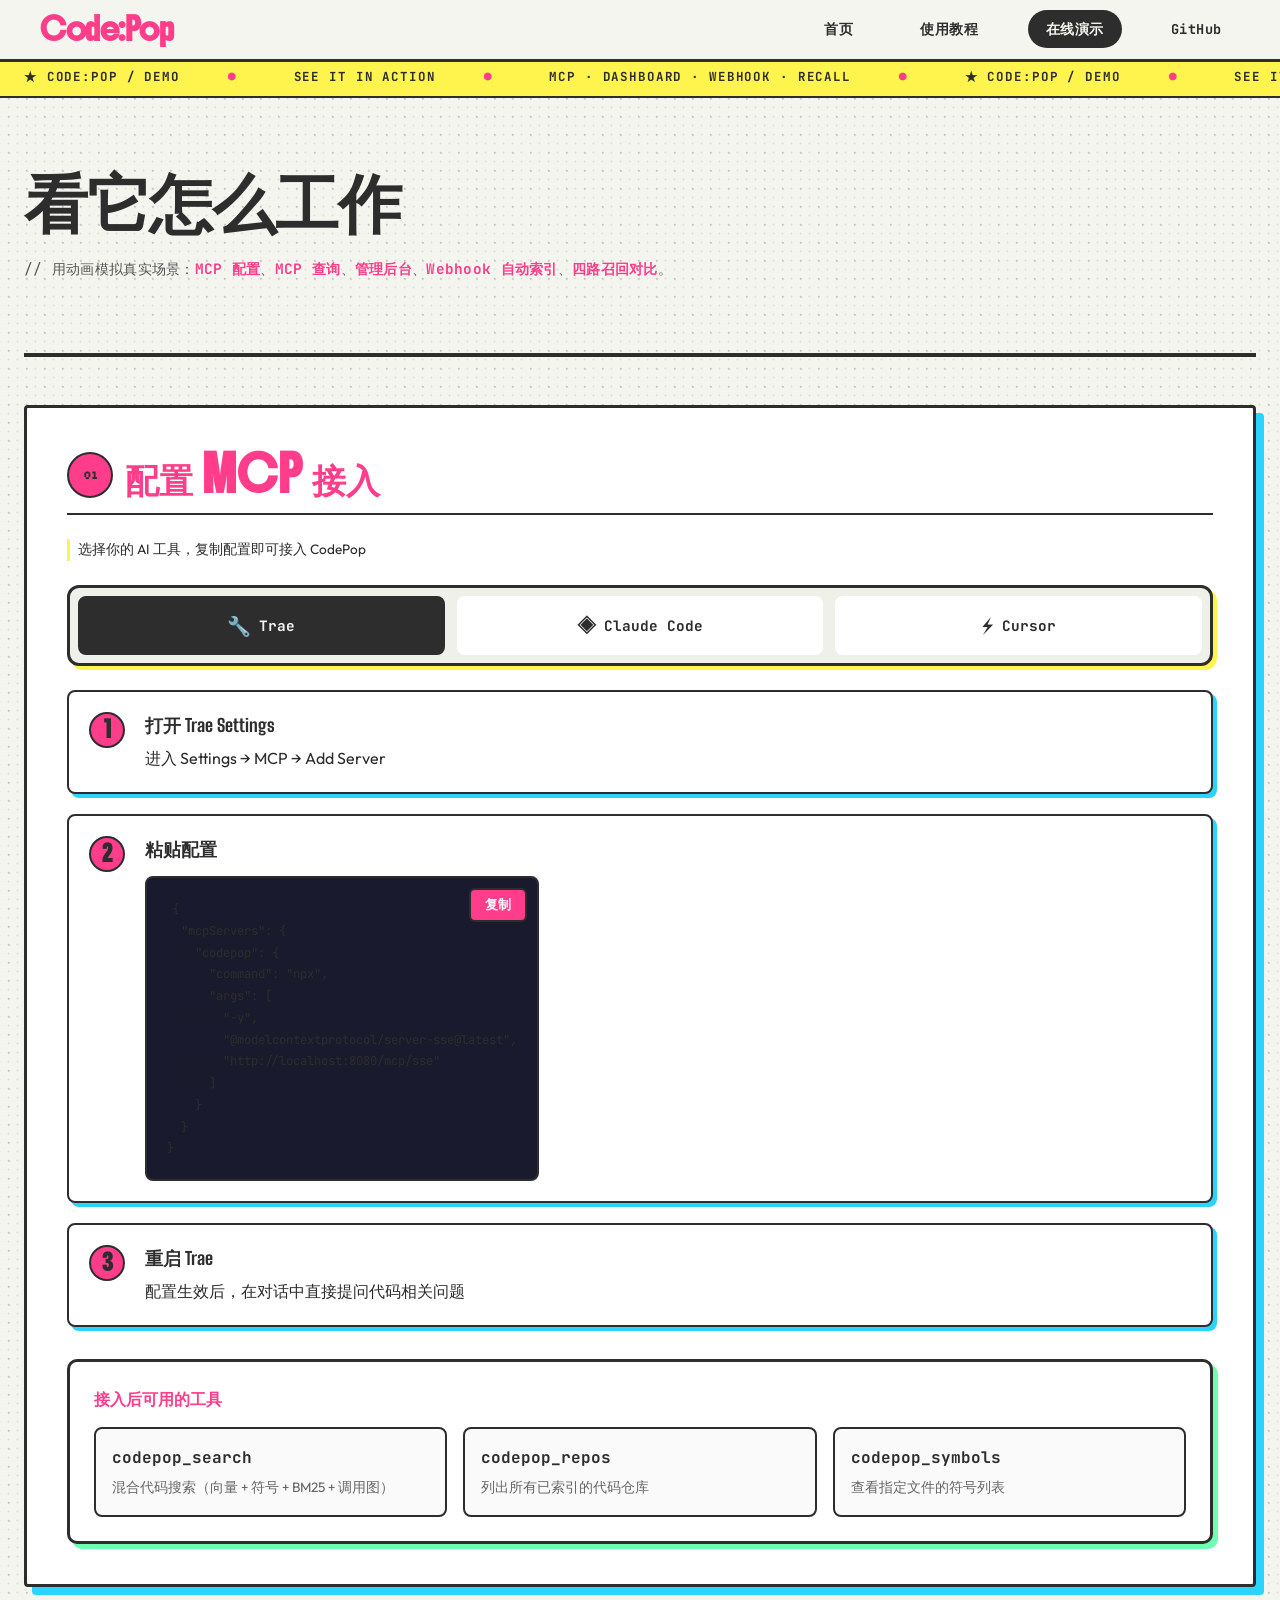
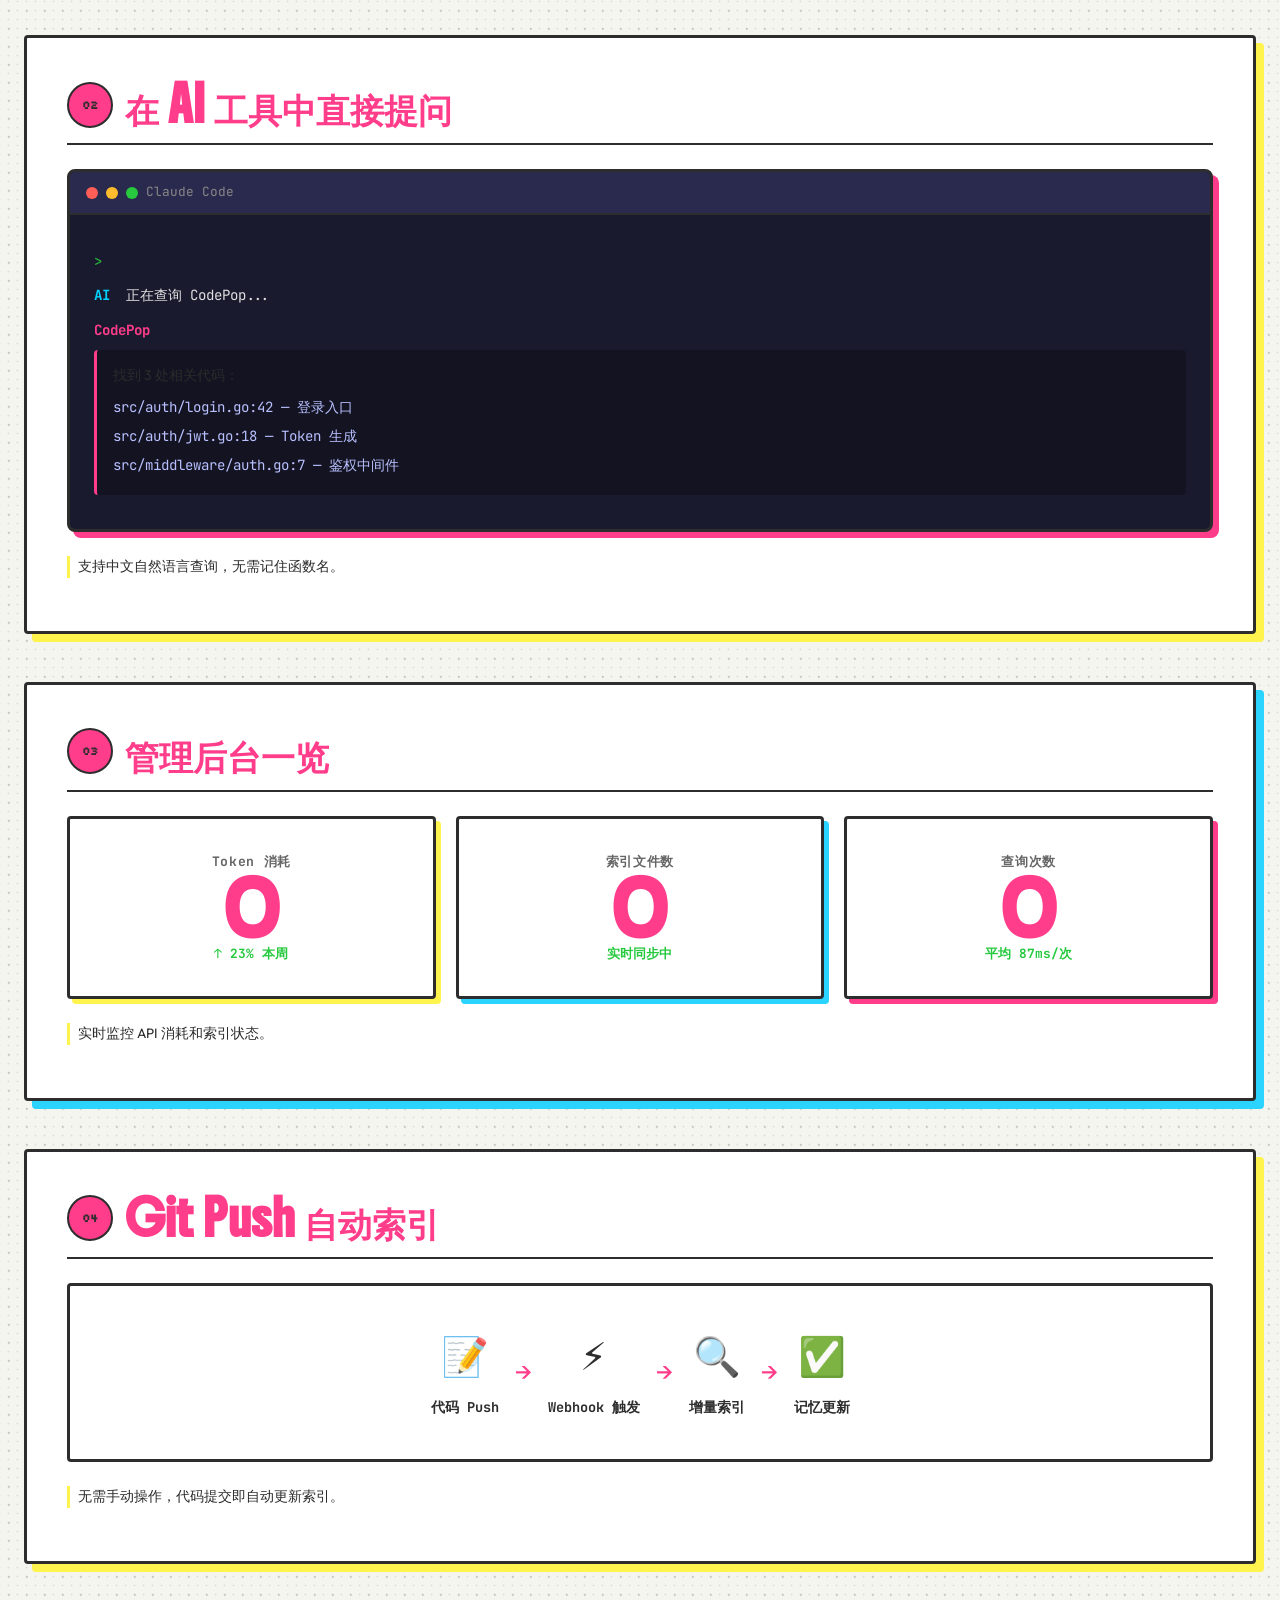
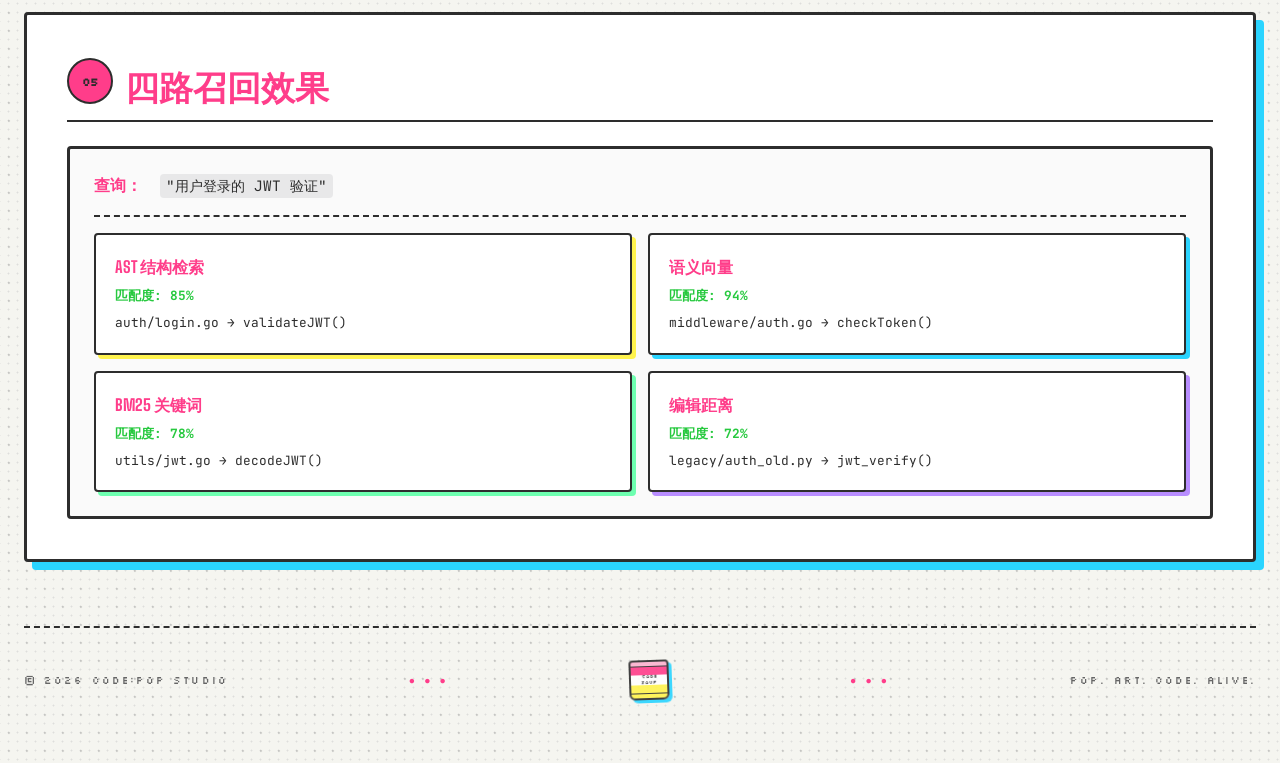
==== demo.html @ 90e5fa5c "feat(demo): add MCP config section with Trae / Claude / Cursor tabs - Insert "01 / 配置 MCP 接入" before" ====
<!DOCTYPE html>
<html lang="zh-CN">
<head>
  <meta charset="UTF-8">
  <meta name="viewport" content="width=device-width, initial-scale=1.0">
  <title>在线演示 - Code:Pop</title>
  <meta name="description" content="Code:Pop 在线演示：MCP 接入、管理后台、GitHub Webhook 自动索引、四路召回效果对比，纯 CSS 动画模拟真实交互。">
  <meta name="theme-color" content="#F5F5F0">
  <meta property="og:title" content="在线演示 - Code:Pop">
  <meta property="og:description" content="看它怎么工作 · MCP · Dashboard · Webhook · 四路召回">
  <link rel="icon" type="image/svg+xml" href="data:image/svg+xml,%3Csvg xmlns='http://www.w3.org/2000/svg' viewBox='0 0 32 32'%3E%3Crect width='32' height='32' rx='4' fill='%23ff3d8a'/%3E%3C/svg%3E">
  <link rel="stylesheet" href="css/fonts.css">
  <link rel="stylesheet" href="css/main.css">
</head>
<body>
  <nav class="top-nav">
    <a href="./index.html" class="nav-logo">Code:Pop</a>
    <button class="nav-toggle" aria-label="打开导航" aria-expanded="false">
      <span></span><span></span><span></span>
    </button>
    <div class="nav-links">
      <a href="./index.html">首页</a>
      <a href="./docs.html">使用教程</a>
      <a href="./demo.html" class="active">在线演示</a>
      <a href="https://github.com/ilyuve/code-pop" target="_blank" rel="noopener">GitHub</a>
    </div>
  </nav>

  <div class="ticker">
    <div class="ticker-track">
      <span>★ CODE:POP / DEMO</span><span class="dot">●</span>
      <span>SEE IT IN ACTION</span><span class="dot">●</span>
      <span>MCP · DASHBOARD · WEBHOOK · RECALL</span><span class="dot">●</span>
      <span>★ CODE:POP / DEMO</span><span class="dot">●</span>
      <span>SEE IT IN ACTION</span><span class="dot">●</span>
      <span>MCP · DASHBOARD · WEBHOOK · RECALL</span><span class="dot">●</span>
    </div>
  </div>

  <article class="page demo-page">
    <header class="demo-hero">
      <h1 class="section-title">看它怎么工作</h1>
      <p class="section-sub">// 用动画模拟真实场景：<span class="k">MCP 配置</span>、<span class="k">MCP 查询</span>、<span class="k">管理后台</span>、<span class="k">Webhook 自动索引</span>、<span class="k">四路召回对比</span>。</p>
    </header>

    <section class="demo-section">
      <h2><span class="step-badge">01</span>配置 MCP 接入</h2>
      <p class="demo-note">选择你的 AI 工具，复制配置即可接入 CodePop</p>

      <div class="mcp-tool-tabs">
        <button class="mcp-tab active" data-tool="trae">
          <span class="tab-icon">🔧</span>
          <span>Trae</span>
        </button>
        <button class="mcp-tab" data-tool="claude">
          <span class="tab-icon">◈</span>
          <span>Claude Code</span>
        </button>
        <button class="mcp-tab" data-tool="cursor">
          <span class="tab-icon">⚡</span>
          <span>Cursor</span>
        </button>
      </div>

      <div class="mcp-panel active" id="panel-trae">
        <div class="mcp-step">
          <div class="step-num">1</div>
          <div class="step-content">
            <h4>打开 Trae Settings</h4>
            <p>进入 Settings → MCP → Add Server</p>
          </div>
        </div>
        <div class="mcp-step">
          <div class="step-num">2</div>
          <div class="step-content">
            <h4>粘贴配置</h4>
            <div class="config-block">
              <pre><code>{
  "mcpServers": {
    "codepop": {
      "command": "npx",
      "args": [
        "-y",
        "@modelcontextprotocol/server-sse@latest",
        "http://localhost:8080/mcp/sse"
      ]
    }
  }
}</code></pre>
              <button class="copy-btn" onclick="copyConfig(this)">复制</button>
            </div>
          </div>
        </div>
        <div class="mcp-step">
          <div class="step-num">3</div>
          <div class="step-content">
            <h4>重启 Trae</h4>
            <p>配置生效后，在对话中直接提问代码相关问题</p>
          </div>
        </div>
      </div>

      <div class="mcp-panel" id="panel-claude">
        <div class="mcp-step">
          <div class="step-num">1</div>
          <div class="step-content">
            <h4>编辑配置文件</h4>
            <p>macOS: <code>~/Library/Application Support/Claude/claude_desktop_config.json</code></p>
          </div>
        </div>
        <div class="mcp-step">
          <div class="step-num">2</div>
          <div class="step-content">
            <h4>粘贴配置</h4>
            <div class="config-block">
              <pre><code>{
  "mcpServers": {
    "codepop": {
      "command": "npx",
      "args": [
        "-y",
        "@modelcontextprotocol/server-sse@latest",
        "http://localhost:8080/mcp/sse"
      ]
    }
  }
}</code></pre>
              <button class="copy-btn" onclick="copyConfig(this)">复制</button>
            </div>
          </div>
        </div>
        <div class="mcp-step">
          <div class="step-num">3</div>
          <div class="step-content">
            <h4>重启 Claude Code</h4>
            <p>完全退出后重新启动，MCP 工具自动加载</p>
          </div>
        </div>
      </div>

      <div class="mcp-panel" id="panel-cursor">
        <div class="mcp-step">
          <div class="step-num">1</div>
          <div class="step-content">
            <h4>打开 Cursor Settings</h4>
            <p>进入 Settings → MCP → Add Server</p>
          </div>
        </div>
        <div class="mcp-step">
          <div class="step-num">2</div>
          <div class="step-content">
            <h4>选择 SSE 类型并填写 URL</h4>
            <div class="config-block simple">
              <pre><code>Server Type: SSE
URL: http://localhost:8080/mcp/sse</code></pre>
              <button class="copy-btn" onclick="copyConfig(this)">复制 URL</button>
            </div>
          </div>
        </div>
        <div class="mcp-step">
          <div class="step-num">3</div>
          <div class="step-content">
            <h4>保存并测试</h4>
            <p>点击 Save，Cursor 会自动验证连接。成功后即可使用。</p>
          </div>
        </div>
      </div>

      <div class="mcp-tools-preview">
        <h4>接入后可用的工具</h4>
        <div class="tools-grid">
          <div class="tool-card">
            <div class="tool-name">codepop_search</div>
            <div class="tool-desc">混合代码搜索（向量 + 符号 + BM25 + 调用图）</div>
          </div>
          <div class="tool-card">
            <div class="tool-name">codepop_repos</div>
            <div class="tool-desc">列出所有已索引的代码仓库</div>
          </div>
          <div class="tool-card">
            <div class="tool-name">codepop_symbols</div>
            <div class="tool-desc">查看指定文件的符号列表</div>
          </div>
        </div>
      </div>
    </section>

    <section class="demo-section">
      <h2><span class="step-badge">02</span>在 AI 工具中直接提问</h2>
      <div class="terminal-demo">
        <div class="terminal-header">
          <span class="dot red"></span>
          <span class="dot yellow"></span>
          <span class="dot green"></span>
          <span>Claude Code</span>
        </div>
        <div class="terminal-body">
          <div class="line user">
            <span class="prompt">&gt;</span>
            <span class="type-text" data-text="帮我找一下登录流程的实现"></span>
          </div>
          <div class="line ai">
            <span class="ai-label">AI</span>
            <span>正在查询 CodePop...</span>
          </div>
          <div class="line result">
            <span class="result-label">CodePop</span>
            <div class="code-result">
              <p>找到 3 处相关代码：</p>
              <ul>
                <li>src/auth/login.go:42 — 登录入口</li>
                <li>src/auth/jwt.go:18 — Token 生成</li>
                <li>src/middleware/auth.go:7 — 鉴权中间件</li>
              </ul>
            </div>
          </div>
        </div>
      </div>
      <p class="demo-note">支持中文自然语言查询，无需记住函数名。</p>
    </section>

    <section class="demo-section">
      <h2><span class="step-badge">03</span>管理后台一览</h2>
      <div class="dashboard-preview">
        <div class="dash-card">
          <h4>Token 消耗</h4>
          <div class="big-number" data-target="12847">0</div>
          <div class="trend">↑ 23% 本周</div>
        </div>
        <div class="dash-card">
          <h4>索引文件数</h4>
          <div class="big-number" data-target="1247">0</div>
          <div class="trend">实时同步中</div>
        </div>
        <div class="dash-card">
          <h4>查询次数</h4>
          <div class="big-number" data-target="892">0</div>
          <div class="trend">平均 87ms/次</div>
        </div>
      </div>
      <p class="demo-note">实时监控 API 消耗和索引状态。</p>
    </section>

    <section class="demo-section">
      <h2><span class="step-badge">04</span>Git Push 自动索引</h2>
      <div class="flow-demo">
        <div class="flow-step">
          <div class="flow-icon">📝</div>
          <div class="flow-text">代码 Push</div>
        </div>
        <div class="flow-arrow">→</div>
        <div class="flow-step">
          <div class="flow-icon">⚡</div>
          <div class="flow-text">Webhook 触发</div>
        </div>
        <div class="flow-arrow">→</div>
        <div class="flow-step">
          <div class="flow-icon">🔍</div>
          <div class="flow-text">增量索引</div>
        </div>
        <div class="flow-arrow">→</div>
        <div class="flow-step">
          <div class="flow-icon">✅</div>
          <div class="flow-text">记忆更新</div>
        </div>
      </div>
      <p class="demo-note">无需手动操作，代码提交即自动更新索引。</p>
    </section>

    <section class="demo-section">
      <h2><span class="step-badge">05</span>四路召回效果</h2>
      <div class="query-demo">
        <div class="query-input">
          <span class="query-label">查询：</span>
          <code>"用户登录的 JWT 验证"</code>
        </div>
        <div class="recall-results">
          <div class="recall-way">
            <h4>AST 结构检索</h4>
            <div class="recall-score">匹配度: 85%</div>
            <div class="recall-match">auth/login.go → validateJWT()</div>
          </div>
          <div class="recall-way">
            <h4>语义向量</h4>
            <div class="recall-score">匹配度: 94%</div>
            <div class="recall-match">middleware/auth.go → checkToken()</div>
          </div>
          <div class="recall-way">
            <h4>BM25 关键词</h4>
            <div class="recall-score">匹配度: 78%</div>
            <div class="recall-match">utils/jwt.go → decodeJWT()</div>
          </div>
          <div class="recall-way">
            <h4>编辑距离</h4>
            <div class="recall-score">匹配度: 72%</div>
            <div class="recall-match">legacy/auth_old.py → jwt_verify()</div>
          </div>
        </div>
      </div>
    </section>

    <footer class="foot">
      <span>© 2026 CODE:POP STUDIO</span>
      <span class="dots">● ● ●</span>
      <span class="warhol-can" aria-label="安迪·沃霍尔风格金宝汤罐头致敬彩蛋"><span class="can-mini-label">CODE<br>SOUP</span></span>
      <span class="dots">● ● ●</span>
      <span>POP. ART. CODE. ALIVE.</span>
    </footer>
  </article>

  <script>
    // MCP 工具切换
    document.querySelectorAll('.mcp-tab').forEach(tab => {
      tab.addEventListener('click', () => {
        document.querySelectorAll('.mcp-tab').forEach(t => t.classList.remove('active'));
        tab.classList.add('active');

        const tool = tab.dataset.tool;
        document.querySelectorAll('.mcp-panel').forEach(p => p.classList.remove('active'));
        document.getElementById('panel-' + tool).classList.add('active');
      });
    });

    // 复制配置
    function copyConfig(btn) {
      const pre = btn.parentElement.querySelector('pre');
      const text = pre.innerText;
      navigator.clipboard.writeText(text).then(() => {
        btn.textContent = '已复制';
        btn.classList.add('copied');
        setTimeout(() => {
          btn.textContent = '复制';
          btn.classList.remove('copied');
        }, 2000);
      });
    }
  </script>
</body>
</html>
---- css/fonts.css ----
@font-face { font-family: 'Boldonse'; src: url('../assets/fonts/Boldonse-Regular.ttf') format('truetype'); font-weight: 400; font-display: swap; }
@font-face { font-family: 'EricaOne'; src: url('../assets/fonts/EricaOne-Regular.ttf') format('truetype'); font-weight: 400; font-display: swap; }
@font-face { font-family: 'BigShoulders'; src: url('../assets/fonts/BigShoulders-Regular.ttf') format('truetype'); font-weight: 400; font-display: swap; }
@font-face { font-family: 'BigShoulders'; src: url('../assets/fonts/BigShoulders-Bold.ttf') format('truetype'); font-weight: 700; font-display: swap; }
@font-face { font-family: 'Outfit'; src: url('../assets/fonts/Outfit-Regular.ttf') format('truetype'); font-weight: 400; font-display: swap; }
@font-face { font-family: 'Outfit'; src: url('../assets/fonts/Outfit-Bold.ttf') format('truetype'); font-weight: 700; font-display: swap; }
@font-face { font-family: 'JetBrainsMono'; src: url('../assets/fonts/JetBrainsMono-Regular.ttf') format('truetype'); font-weight: 400; font-display: swap; }
@font-face { font-family: 'JetBrainsMono'; src: url('../assets/fonts/JetBrainsMono-Bold.ttf') format('truetype'); font-weight: 700; font-display: swap; }
@font-face { font-family: 'Silkscreen'; src: url('../assets/fonts/Silkscreen-Regular.ttf') format('truetype'); font-weight: 400; font-display: swap; }
---- css/main.css ----
/* ============================================
   Code:Pop — Main Stylesheet
   波普艺术画册风格：米白纸张 + 深炭灰漫画线框
   ============================================ */

:root {
  --bg: #F5F5F0;
  --bg2: #FAFAFA;
  --bg3: #FFFFFF;
  --ink: #2D2D2D;
  --ink-soft: #2B2B2B;
  --muted: #666666;
  --rule: #2D2D2D;
  --code-bg: #1A1A2E;
  --accent: #ff3d8a;       /* 荧光粉 */
  --accent2: #2ad4ff;      /* 电蓝 */
  --accent3: #fff34d;      /* 柠檬黄 */
  --accent4: #ff8a3d;      /* 警示橙 */
  --accent5: #6effb0;      /* 薄荷绿 */
  --accent6: #b88dff;      /* 紫 */
  --font-display: 'Boldonse', 'EricaOne', sans-serif;
  --font-headline: 'BigShoulders', 'EricaOne', sans-serif;
  --font-body: 'Outfit', system-ui, sans-serif;
  --font-mono: 'JetBrainsMono', monospace;
  --font-pixel: 'Silkscreen', monospace;
}

*, *::before, *::after { box-sizing: border-box; margin: 0; padding: 0; }
html { font-size: 16px; scroll-behavior: smooth; }
body {
  font-family: var(--font-body);
  color: var(--ink);
  background: var(--bg);
  line-height: 1.6;
  overflow-x: hidden;
  background-image:
    radial-gradient(circle, rgba(45, 45, 45, 0.14) 0 1.4px, transparent 1.6px),
    radial-gradient(circle, rgba(26, 26, 46, 0.10) 0 0.9px, transparent 1.1px);
  background-size: 18px 18px, 9px 9px;
  background-position: 0 0, 4px 4px;
}

.page {
  max-width: 1280px;
  margin: 0 auto;
  padding: 2rem 1.5rem 4rem;
}

/* ====== TICKER BAR ====== */
.ticker {
  background: var(--accent3);
  color: var(--ink);
  font-family: var(--font-mono);
  font-weight: 700;
  font-size: 0.78rem;
  letter-spacing: 0.15em;
  padding: 0.55rem 0;
  overflow: hidden;
  white-space: nowrap;
  border-top: 2px solid var(--ink);
  border-bottom: 2px solid var(--ink);
}
.ticker-track { display: inline-block; animation: scroll 40s linear infinite; }
.ticker span { padding: 0 1.5rem; }
.ticker .dot { color: var(--accent); }
@keyframes scroll { 0% { transform: translateX(0); } 100% { transform: translateX(-50%); } }

/* ====== HERO ====== */
.hero {
  position: relative;
  padding: 4.5rem 0 2.5rem;
  border-bottom: 4px solid var(--ink);
  background: rgba(250, 250, 250, 0.72);
  box-shadow: 0 6px 0 var(--accent3);
}
.hero-meta {
  display: flex;
  justify-content: space-between;
  align-items: flex-end;
  font-family: var(--font-pixel);
  font-size: 0.7rem;
  color: var(--ink-soft);
  letter-spacing: 0.2em;
  margin-bottom: 2rem;
  flex-wrap: wrap;
  gap: 1rem;
}
.hero-meta .stamp {
  display: inline-block;
  border: 3px solid var(--ink);
  color: var(--accent);
  background: var(--bg3);
  padding: 0.35rem 0.7rem;
  transform: rotate(-3deg);
  font-family: var(--font-mono);
  font-weight: 700;
  letter-spacing: 0.1em;
}

.logo-line { display: flex; align-items: center; gap: 0.8rem; margin-bottom: 1rem; flex-wrap: wrap; }
.logo-line .badge {
  background: var(--accent);
  color: var(--ink);
  border: 2px solid var(--ink);
  font-family: var(--font-mono);
  font-weight: 700;
  font-size: 0.78rem;
  padding: 0.32rem 0.7rem;
  letter-spacing: 0.08em;
}
.logo-line .badge.b2 { background: var(--accent2); }
.logo-line .badge.b3 { background: var(--accent3); }
.logo-line .badge.b4 { background: var(--accent5); }

.product-name {
  font-family: var(--font-display);
  font-weight: 400;
  font-size: clamp(4.5rem, 14vw, 11rem);
  line-height: 0.88;
  letter-spacing: -0.04em;
  color: var(--ink);
  margin: 0.5rem 0;
  display: flex;
  align-items: baseline;
  flex-wrap: wrap;
}
.product-name .word-code {
  color: var(--ink);
  text-shadow: 6px 6px 0 var(--accent), 12px 12px 0 var(--accent2);
}
.product-name .colon {
  color: var(--accent);
  margin: 0 0.05em;
  animation: blink 1.2s step-end infinite;
}
.product-name .word-pop {
  color: var(--ink);
  text-shadow: 6px 6px 0 var(--accent3), 12px 12px 0 var(--accent);
}
@keyframes blink { 0%, 50% { opacity: 1; } 50.01%, 100% { opacity: 0.2; } }

.product-name-cn {
  font-family: var(--font-headline);
  font-weight: 700;
  font-size: clamp(2rem, 5vw, 3.5rem);
  letter-spacing: 0.05em;
  color: var(--ink);
  margin-top: 0.5rem;
}
.product-name-cn .accent { color: var(--accent); }

.tagline {
  font-family: var(--font-display);
  font-size: clamp(2.2rem, 6vw, 4.2rem);
  line-height: 1;
  letter-spacing: -0.02em;
  margin: 2.5rem 0 1.5rem;
  color: var(--ink);
}
.tagline .heart { color: var(--accent); display: inline-block; animation: pulse 0.9s ease-in-out infinite; }
.tagline .alive { background: var(--accent); color: var(--ink); padding: 0 0.15em; transform: skew(-6deg); display: inline-block; border: 2px solid var(--ink); }
@keyframes pulse { 0%, 100% { transform: scale(1); } 50% { transform: scale(1.18); } }

.sub-tagline {
  font-family: var(--font-mono);
  font-size: clamp(1.12rem, 1.8vw, 1.38rem);
  line-height: 1.8;
  color: var(--ink-soft);
  max-width: 820px;
  letter-spacing: 0.02em;
  border-left: 4px solid var(--accent);
  padding-left: 1rem;
  text-align: left;
}
.sub-tagline .line { display: block; }
.sub-tagline .slash {
  display: inline-block;
  width: 2.25em;
  color: var(--ink);
  font-weight: 700;
}
.sub-tagline .pop-pink { color: #FF5A8A; font-weight: 700; text-shadow: 1px 1px 0 var(--ink); }
.sub-tagline .pop-cyan { color: #00F0FF; font-weight: 700; text-shadow: 1px 1px 0 var(--ink); }
.sub-tagline .pop-yellow { color: #FFEA00; font-weight: 700; text-shadow: 1px 1px 0 var(--ink); }
.sub-tagline .hi { color: var(--accent); }
.sub-tagline .hi2 { color: var(--accent2); }

/* ====== SECTION HEADER ====== */
.section-tag {
  display: flex;
  align-items: center;
  gap: 1rem;
  margin: 5rem 0 1.5rem;
  flex-wrap: wrap;
}
.section-tag .num {
  font-family: var(--font-display);
  font-size: 4rem;
  line-height: 1;
  color: var(--accent);
  -webkit-text-stroke: 1.5px var(--ink);
  text-shadow: 4px 4px 0 var(--bg3);
}
.section-tag .num.b { color: var(--accent2); }
.section-tag .num.c { color: var(--accent3); }
.section-tag .num.d { color: var(--accent5); }
.section-tag .num.e { color: var(--accent6); }
.section-tag .label {
  font-family: var(--font-pixel);
  font-size: 0.78rem;
  letter-spacing: 0.25em;
  color: var(--ink-soft);
}
.section-tag .bar { flex: 1; height: 4px; background: var(--accent); min-width: 60px; }
.section-tag .bar.b { background: var(--accent2); }
.section-tag .bar.c { background: var(--accent3); }
.section-tag .bar.d { background: var(--accent5); }
.section-tag .bar.e { background: var(--accent6); }

.section-title {
  font-family: var(--font-display);
  font-size: clamp(2.4rem, 5vw, 4rem);
  line-height: 0.95;
  letter-spacing: -0.02em;
  margin-bottom: 36px;
  color: var(--ink);
}
.section-title .hi { background: var(--accent); color: var(--ink); padding: 0 0.15em; border: 2px solid var(--ink); }
.section-title .hi.b { background: var(--accent3); color: var(--ink); }
.section-title .hi.c { background: var(--accent2); color: var(--ink); }
.section-title .hi.d { background: var(--accent5); color: var(--ink); }
.section-sub {
  display: block;
  font-family: var(--font-mono);
  font-size: 0.9rem;
  line-height: 1.55;
  color: #555555;
  margin: 0.25rem 0 2.5rem;
  letter-spacing: 0.02em;
  clear: both;
}
.section-sub .k { color: var(--accent); font-weight: 700; }

/* ====== ARCHITECTURE FLOW ====== */
.arch-wrap {
  background: rgba(250, 250, 250, 0.94);
  border: 3px solid var(--ink);
  border-radius: 4px;
  padding: 2rem 1.5rem 1.7rem;
  margin-bottom: 2rem;
  position: relative;
  overflow: hidden;
}
.arch-wrap::before {
  content: '';
  position: absolute;
  inset: 0;
  background:
    radial-gradient(circle at 32% 50%, rgba(255, 61, 138, 0.14), transparent 32%),
    radial-gradient(circle at 68% 50%, rgba(42, 212, 255, 0.14), transparent 32%);
  pointer-events: none;
}
.arch-bar {
  display: flex;
  justify-content: space-between;
  align-items: center;
  font-family: var(--font-pixel);
  font-size: 0.6rem;
  color: var(--muted);
  letter-spacing: 0.2em;
  margin-bottom: 1.5rem;
  padding-bottom: 0.7rem;
  border-bottom: 2px dashed var(--rule);
  position: relative;
  z-index: 2;
}
.arch-bar .lhs { color: var(--accent); }
.arch-bar .rhs { color: var(--accent2); }

.arch-parallel {
  display: grid;
  grid-template-columns: minmax(0, 1fr) 190px minmax(0, 1fr);
  gap: 1.2rem;
  align-items: stretch;
  position: relative;
  z-index: 2;
}
.arch-lane {
  position: relative;
  border: 2.5px solid var(--rule);
  background: rgba(255, 255, 255, 0.92);
  padding: 1rem;
  border-radius: 4px;
}
.arch-lane.warm {
  border-color: var(--ink);
  box-shadow: 8px 8px 0 var(--accent);
}
.arch-lane.cool {
  border-color: var(--ink);
  box-shadow: 8px 8px 0 var(--accent2);
}
.arch-lane-title {
  display: flex;
  align-items: baseline;
  justify-content: space-between;
  gap: 1rem;
  margin-bottom: 1rem;
  padding-bottom: 0.7rem;
  border-bottom: 2px solid currentColor;
}
.arch-lane.warm .arch-lane-title { color: var(--accent); }
.arch-lane.cool .arch-lane-title { color: var(--accent2); }
.arch-lane-title h3 {
  font-family: var(--font-display);
  font-size: clamp(1.35rem, 2.5vw, 2rem);
  line-height: 1;
  letter-spacing: -0.02em;
  color: var(--ink);
}
.arch-lane-title span {
  font-family: var(--font-pixel);
  font-size: 0.58rem;
  letter-spacing: 0.2em;
  white-space: nowrap;
}

.arch-steps {
  display: grid;
  gap: 0.72rem;
}
.arch-card {
  position: relative;
  min-height: 118px;
  background: var(--bg3);
  border: 2.5px solid var(--ink);
  border-left: 8px solid currentColor;
  border-radius: 4px;
  padding: 0.9rem 0.95rem;
  display: grid;
  grid-template-columns: 42px 1fr;
  gap: 0.8rem;
  align-items: center;
}
.arch-lane.warm .arch-card { color: var(--accent); }
.arch-lane.cool .arch-card { color: var(--accent2); }
.arch-card::after {
  content: '\2193';
  position: absolute;
  left: 21px;
  bottom: -20px;
  transform: translateX(-50%);
  font-family: var(--font-display);
  font-size: 1.1rem;
  color: currentColor;
  text-shadow: 0 0 6px var(--bg);
  z-index: 3;
}
.arch-card:last-child::after { display: none; }
.arch-badge {
  font-family: var(--font-headline);
  font-weight: 700;
  font-size: 1.45rem;
  line-height: 1;
  width: 42px;
  height: 42px;
  border: 2px solid currentColor;
  display: flex;
  align-items: center;
  justify-content: center;
  color: currentColor;
  background: var(--bg2);
}
.arch-word {
  font-family: var(--font-headline);
  font-weight: 700;
  font-size: 1.45rem;
  line-height: 1.05;
  color: var(--ink);
  letter-spacing: 0.05em;
}
.arch-desc {
  font-family: var(--font-body);
  font-size: 0.9rem;
  color: var(--ink-soft);
  line-height: 1.35;
  margin-top: 0.18rem;
}
.arch-note {
  font-family: var(--font-mono);
  font-size: 0.64rem;
  color: var(--muted);
  letter-spacing: 0.04em;
  margin-top: 0.22rem;
}

.memory-bridge {
  position: relative;
  align-self: stretch;
  display: flex;
  align-items: center;
  justify-content: center;
  min-height: 100%;
}
.memory-bridge::before {
  content: '';
  position: absolute;
  left: -1.2rem;
  right: -1.2rem;
  top: 50%;
  height: 92px;
  transform: translateY(-50%);
  background:
    linear-gradient(90deg, rgba(255, 61, 138, 0.5), rgba(255, 243, 77, 0.65), rgba(42, 212, 255, 0.5));
  filter: blur(18px);
  opacity: 0.9;
  z-index: 0;
}
.memory-bridge::after {
  content: '\27F7';
  position: absolute;
  left: 50%;
  top: 50%;
  transform: translate(-50%, -50%);
  font-family: var(--font-display);
  font-size: 3rem;
  color: var(--ink);
  opacity: 0.88;
  z-index: 2;
}
.memory-core {
  position: relative;
  z-index: 3;
  width: 190px;
  min-height: 210px;
  border: 3px solid var(--ink);
  background: var(--ink);
  color: var(--bg3);
  display: flex;
  flex-direction: column;
  align-items: center;
  justify-content: center;
  text-align: center;
  padding: 1.1rem 0.65rem;
  box-shadow:
    -10px 0 0 rgba(255, 61, 138, 0.95),
    10px 0 0 rgba(42, 212, 255, 0.95),
    0 0 40px rgba(255, 243, 77, 0.22);
}
.memory-core .core-label {
  font-family: var(--font-display);
  font-size: 1.65rem;
  line-height: 0.98;
  letter-spacing: -0.02em;
}
.memory-core .core-cn {
  font-family: var(--font-headline);
  font-weight: 700;
  font-size: 1.05rem;
  letter-spacing: 0.1em;
  margin-top: 0.45rem;
}
.memory-core .core-note {
  font-family: var(--font-headline);
  font-weight: 900;
  font-size: 1.86rem;
  color: var(--bg3);
  margin-top: 0.8rem;
  letter-spacing: 0.02em;
  line-height: 1.4;
  text-align: center;
  white-space: nowrap;
}
.memory-core .core-note span {
  display: block;
  text-shadow:
    -2px -2px 0 #FFFFFF,
     2px -2px 0 #FFFFFF,
    -2px  2px 0 #FFFFFF,
     2px  2px 0 #FFFFFF,
     0   -2px 0 #FFFFFF,
     0    2px 0 #FFFFFF,
    -2px  0   0 #FFFFFF,
     2px  0   0 #FFFFFF;
}
.memory-core .core-note .breath {
  color: var(--accent2);
  margin-bottom: 0.35rem;
}
.memory-core .core-note .arrive {
  color: #FF006E;
}
.arch-caption {
  margin-top: 1.2rem;
  padding-top: 1rem;
  border-top: 2px dashed var(--rule);
  display: grid;
  grid-template-columns: 1fr auto 1fr;
  gap: 1rem;
  align-items: center;
  font-family: var(--font-mono);
  font-size: 0.78rem;
  color: var(--ink-soft);
  position: relative;
  z-index: 2;
}
.arch-caption .warm-text { color: var(--accent); }
.arch-caption .cool-text { color: var(--accent2); text-align: right; }
.arch-caption .mid-text {
  color: var(--ink);
  background: var(--accent3);
  padding: 0.28rem 0.7rem;
  font-family: var(--font-pixel);
  font-size: 0.6rem;
  letter-spacing: 0.18em;
  white-space: nowrap;
}

/* ====== 8-BLOCK MATRIX ====== */
.can-grid {
  display: grid;
  grid-template-columns: repeat(4, 1fr);
  gap: 0;
  margin-bottom: 2rem;
  border: 3px solid var(--ink);
  border-radius: 4px;
  background: var(--ink);
}
.can {
  aspect-ratio: 4 / 5;
  border-right: 3px solid var(--ink);
  border-bottom: 3px solid var(--ink);
  position: relative;
  display: flex;
  flex-direction: column;
  padding: 0.8rem 0.7rem;
  overflow: hidden;
  font-family: var(--font-mono);
}
.can:nth-child(4n) { border-right: none; }
.can:nth-last-child(-n+4) { border-bottom: none; }

.can.v1 { background: var(--accent); color: var(--ink); }
.can.v2 { background: var(--bg3); color: var(--ink); }
.can.v3 { background: var(--accent3); color: var(--ink); }
.can.v4 { background: var(--accent2); color: var(--ink); }
.can.v5 { background: var(--bg3); color: var(--ink); }
.can.v6 { background: var(--accent5); color: var(--ink); }
.can.v7 { background: var(--accent6); color: var(--ink); }
.can.v8 { background: var(--accent4); color: var(--ink); }

.can-band-top {
  display: flex;
  justify-content: space-between;
  align-items: center;
  font-family: var(--font-pixel);
  font-size: 0.55rem;
  letter-spacing: 0.15em;
  padding-bottom: 0.5rem;
  border-bottom: 2px solid currentColor;
  opacity: 0.85;
}
.can-body {
  flex: 1;
  display: flex;
  flex-direction: column;
  justify-content: center;
  gap: 0.35rem;
  padding: 0.6rem 0;
}
.can-title {
  font-family: var(--font-display);
  font-size: 1.6rem;
  line-height: 0.95;
  letter-spacing: -0.02em;
}
.can-cn {
  font-family: var(--font-headline);
  font-weight: 700;
  font-size: 0.95rem;
  letter-spacing: 0.05em;
}
.can-desc {
  font-family: var(--font-body);
  font-size: 0.78rem;
  line-height: 1.35;
  margin-top: 0.2rem;
}
.can-band-bot {
  font-family: var(--font-mono);
  font-weight: 700;
  font-size: 0.7rem;
  padding: 0.4rem 0.4rem;
  border-top: 2px dashed currentColor;
  letter-spacing: 0.02em;
  text-align: center;
}

/* ====== PAIN POINTS ====== */
.pain-grid {
  display: grid;
  grid-template-columns: 1.05fr 1fr;
  gap: 0;
  border: 3px solid var(--ink);
  background: var(--bg3);
  border-radius: 4px;
  margin-bottom: 3rem;
}
.pain-left {
  padding: 2.5rem 2rem;
  background: var(--bg2);
  border-right: 3px solid var(--ink);
  position: relative;
}
.pain-left::before {
  content: '';
  position: absolute; inset: 0;
  background-image: repeating-linear-gradient(45deg, transparent 0 14px, rgba(255, 61, 138, 0.06) 14px 15px);
  pointer-events: none;
}
.pain-stamp {
  display: inline-block;
  border: 3px solid var(--ink);
  color: var(--accent);
  background: var(--bg3);
  font-family: var(--font-mono);
  font-weight: 700;
  font-size: 0.9rem;
  padding: 0.4rem 0.9rem;
  transform: rotate(-2deg);
  margin-bottom: 1.5rem;
  letter-spacing: 0.1em;
}
.pain-headline {
  font-family: var(--font-headline);
  font-weight: 700;
  font-size: clamp(1.7rem, 2.6vw, 2.3rem);
  line-height: 1.1;
  color: var(--ink);
  margin-bottom: 1.2rem;
  position: relative;
}
.pain-headline .strike {
  text-decoration: line-through;
  text-decoration-color: var(--accent);
  text-decoration-thickness: 4px;
  color: var(--muted);
}
.pain-headline .alive-flash { color: var(--accent); font-style: italic; }

.pain-body {
  font-family: var(--font-body);
  color: var(--ink-soft);
  font-size: 0.98rem;
  line-height: 1.7;
  position: relative;
}
.pain-body strong { color: var(--accent); font-weight: 700; }

.pain-right {
  padding: 1.5rem;
  display: flex;
  flex-direction: column;
  gap: 0.7rem;
  background: var(--bg3);
}
.scenario {
  border: 2.5px solid var(--rule);
  border-radius: 4px;
  padding: 1rem 1.1rem;
  background: var(--bg2);
  position: relative;
  transition: all 0.2s;
}
.scenario:hover { border-color: var(--accent); }
.scenario .tag {
  display: inline-block;
  font-family: var(--font-pixel);
  font-size: 0.55rem;
  letter-spacing: 0.2em;
  color: var(--ink);
  background: var(--accent3);
  padding: 0.2rem 0.5rem;
  margin-bottom: 0.6rem;
}
.scenario.s2 .tag { background: var(--accent); color: var(--ink); }
.scenario.s3 .tag { background: var(--accent2); color: var(--ink); }
.scenario .quote {
  font-family: var(--font-headline);
  font-weight: 700;
  font-size: 1.05rem;
  line-height: 1.35;
  color: var(--ink);
  margin-bottom: 0.5rem;
}
.scenario .quote .cost {
  font-family: var(--font-mono);
  background: var(--code-bg);
  color: var(--accent);
  padding: 0 0.3em;
  font-size: 0.95em;
}
.scenario .quote .y { color: var(--accent); }
.scenario .quote .b { color: var(--accent2); }
.scenario .meta {
  font-family: var(--font-mono);
  font-size: 0.75rem;
  color: var(--muted);
  letter-spacing: 0.02em;
}
.scenario .meta strong { color: var(--ink-soft); }

/* ====== FEATURE GRID ====== */
.feature-grid {
  display: grid;
  grid-template-columns: repeat(3, 1fr);
  gap: 0;
  border: 3px solid var(--ink);
  border-radius: 4px;
  margin-bottom: 3rem;
  background: var(--ink);
}
.feat {
  padding: 1.8rem 1.4rem;
  border-right: 3px solid var(--ink);
  position: relative;
  overflow: hidden;
  min-height: 520px;
  display: flex;
  flex-direction: column;
}
.feat:last-child { border-right: none; }
.feat.f1 { background: var(--accent); color: var(--ink); }
.feat.f2 { background: var(--accent2); color: var(--ink); }
.feat.f3 { background: var(--accent3); color: var(--ink); }

.feat-num {
  font-family: var(--font-display);
  font-size: 4.5rem;
  line-height: 0.85;
  letter-spacing: -0.04em;
  margin-bottom: 0.4rem;
  -webkit-text-stroke: 2px var(--ink);
  color: transparent;
}
.feat.f1 .feat-num { color: var(--accent3); }
.feat.f2 .feat-num { color: var(--accent); }
.feat.f3 .feat-num { color: var(--accent2); }

.feat-tag {
  font-family: var(--font-pixel);
  font-size: 0.62rem;
  letter-spacing: 0.2em;
  margin-bottom: 0.4rem;
  opacity: 0.8;
}
.feat-title {
  font-family: var(--font-display);
  font-size: 1.85rem;
  line-height: 0.95;
  letter-spacing: -0.01em;
  margin-bottom: 0.5rem;
}
.feat-title-en {
  font-family: var(--font-mono);
  font-weight: 700;
  font-size: 0.85rem;
  letter-spacing: 0.1em;
  opacity: 0.85;
  margin-bottom: 0.9rem;
}
.feat-desc {
  font-family: var(--font-body);
  font-size: 0.92rem;
  line-height: 1.55;
  margin-bottom: 1rem;
}
.feat-desc strong { font-weight: 700; }
.feat-stack {
  font-family: var(--font-mono);
  font-size: 0.72rem;
  padding: 0.5rem 0.7rem;
  background: var(--code-bg);
  border: 2px dashed currentColor;
  color: var(--bg3);
  margin-bottom: 0.9rem;
  letter-spacing: 0.02em;
}
.feat.f1 .feat-stack { color: var(--accent3); }
.feat.f2 .feat-stack { color: var(--accent); }
.feat.f3 .feat-stack { color: var(--accent2); }

.feat-snippet {
  margin-top: auto;
  background: var(--code-bg);
  color: #F7F7FF;
  font-family: var(--font-mono);
  font-size: 0.72rem;
  line-height: 1.55;
  padding: 0.85rem 0.95rem;
  border: 2px solid var(--code-bg);
  box-shadow: 5px 5px 0 var(--code-bg);
  overflow-x: auto;
}
.feat-snippet .pp { color: var(--accent); }
.feat-snippet .gg { color: var(--accent3); }
.feat-snippet .bb { color: var(--accent2); }
.feat-snippet .gn { color: var(--accent5); }
.feat-snippet .vi { color: var(--accent6); }
.feat-snippet .cm { color: #B7B9C8; }
.feat-snippet .pr { color: var(--accent); font-weight: 700; }
.feat-snippet .ok { color: var(--accent5); }

/* ====== USE CASES ====== */
.case-wrap {
  display: grid;
  grid-template-columns: 1fr 1fr;
  gap: 2rem;
  margin-bottom: 3rem;
}
.case {
  background: var(--bg2);
  border: 3px solid var(--ink);
  border-radius: 4px;
  position: relative;
  overflow: hidden;
}
.case-head {
  padding: 1.5rem;
  display: flex;
  align-items: center;
  gap: 1rem;
  border-bottom: 3px solid var(--ink);
}
.case.c1 .case-head { background: var(--accent); color: var(--ink); }
.case.c2 .case-head { background: var(--accent2); color: var(--ink); }

.case-icon {
  width: 56px; height: 56px;
  background: var(--code-bg);
  display: flex; align-items: center; justify-content: center;
  font-family: var(--font-display);
  font-size: 1.5rem;
  flex-shrink: 0;
  border: 3px solid var(--code-bg);
}
.case.c1 .case-icon { color: var(--accent); }
.case.c2 .case-icon { color: var(--accent2); }

.case-head-text { flex: 1; }
.case-tag {
  font-family: var(--font-pixel);
  font-size: 0.6rem;
  letter-spacing: 0.2em;
  opacity: 0.8;
  margin-bottom: 0.2rem;
}
.case-title {
  font-family: var(--font-display);
  font-size: 1.5rem;
  line-height: 1;
  letter-spacing: -0.01em;
}

.case-body { padding: 1.5rem; }
.case-quote {
  font-family: var(--font-headline);
  font-weight: 700;
  font-size: 1.4rem;
  line-height: 1.15;
  color: var(--ink);
  margin-bottom: 1rem;
  padding-left: 1.2rem;
  border-left: 4px solid var(--accent3);
}
.case.c2 .case-quote { border-left-color: var(--accent); }
.case-quote .hi-y { background: var(--accent3); color: var(--ink); padding: 0 0.1em; }
.case-quote .hi-p { background: var(--accent); color: var(--ink); padding: 0 0.1em; }

.case-flow {
  list-style: none;
  counter-reset: step;
  display: flex;
  flex-direction: column;
  gap: 0.6rem;
  margin: 1rem 0;
}
.case-flow li {
  counter-increment: step;
  font-family: var(--font-mono);
  font-size: 0.85rem;
  color: var(--ink-soft);
  padding: 0.6rem 0.8rem;
  background: var(--bg3);
  border: 2px solid var(--rule);
  border-left-width: 6px;
  border-radius: 4px;
  display: flex;
  gap: 0.7rem;
  align-items: center;
}
.case-flow li::before {
  content: counter(step, decimal-leading-zero);
  font-family: var(--font-pixel);
  font-size: 0.7rem;
  color: var(--accent3);
  letter-spacing: 0.1em;
}
.case-flow li.hot { border-left-color: var(--accent); color: var(--ink); }
.case-flow li.hot::before { color: var(--accent); }

.case-result {
  margin-top: 1rem;
  padding: 0.9rem 1rem;
  background: var(--code-bg);
  border: 2px dashed var(--accent3);
  font-family: var(--font-mono);
  font-size: 0.85rem;
  color: var(--accent3);
}
.case.c2 .case-result { border-color: var(--accent); color: var(--accent); }
.case-result .lbl {
  font-family: var(--font-pixel);
  font-size: 0.6rem;
  letter-spacing: 0.2em;
  color: #B7B9C8;
  margin-bottom: 0.3rem;
  display: block;
}
.case-result strong { color: var(--bg3); }

/* ====== CTA ====== */
.cta {
  margin-top: 5rem;
  padding: 0;
  border: 3px solid var(--ink);
  border-radius: 4px;
  background: repeating-linear-gradient(135deg, var(--accent) 0 30px, var(--accent3) 30px 60px, var(--accent2) 60px 90px, var(--code-bg) 90px 120px);
  text-align: center;
  position: relative;
}
.cta::before {
  content: '';
  position: absolute; inset: 6px;
  background: var(--bg2);
  border: 2px solid var(--ink);
}
.cta-inner { position: relative; padding: 3rem 1.5rem; }
.cta-mini {
  font-family: var(--font-pixel);
  font-size: 0.7rem;
  letter-spacing: 0.3em;
  color: var(--accent3);
  margin-bottom: 1rem;
}
.cta-title {
  font-family: var(--font-display);
  font-size: clamp(2rem, 4.5vw, 3.5rem);
  line-height: 1;
  letter-spacing: -0.02em;
  margin-bottom: 1.5rem;
  color: var(--ink);
}
.cta-title .y { color: var(--accent); }
.cta-title .p { color: var(--accent); }
.cta-title .b { color: var(--accent2); }
.cta-cmd {
  display: inline-block;
  font-family: var(--font-mono);
  font-weight: 700;
  font-size: 1.05rem;
  padding: 1.2rem 1.8rem;
  background: var(--accent3);
  color: var(--ink);
  letter-spacing: 0.05em;
  box-shadow: 6px 6px 0 var(--accent), 12px 12px 0 var(--accent2);
  margin-top: 0.5rem;
  text-align: left;
}
.cta-cmd .prompt { color: var(--accent); margin-right: 0.5rem; }
.cta-cmd .cmd-line { display: block; }
.cta-cmd .cmd-comment { color: var(--muted); font-weight: 400; }

/* ====== FOOTER ====== */
.foot {
  margin-top: 4rem;
  padding-top: 2rem;
  border-top: 2px dashed var(--rule);
  display: flex;
  justify-content: space-between;
  align-items: center;
  flex-wrap: wrap;
  gap: 1rem;
  font-family: var(--font-pixel);
  font-size: 0.65rem;
  letter-spacing: 0.2em;
  color: var(--muted);
}
.foot .dots { color: var(--accent); }
.warhol-can {
  width: 40px;
  height: 40px;
  display: inline-flex;
  flex-direction: column;
  justify-content: space-between;
  flex-shrink: 0;
  border: 2px solid var(--ink);
  border-radius: 4px 4px 6px 6px;
  background:
    linear-gradient(
      to bottom,
      var(--accent) 0 36%,
      var(--bg3) 36% 64%,
      var(--accent3) 64% 100%
    );
  box-shadow: 3px 3px 0 var(--accent2);
  overflow: hidden;
  transform: rotate(-2deg);
  opacity: 0.9;
}
.warhol-can::before,
.warhol-can::after {
  content: '';
  display: block;
  height: 5px;
  border-bottom: 1.5px solid var(--ink);
  background: rgba(250, 250, 250, 0.62);
}
.warhol-can::after {
  border-top: 1.5px solid var(--ink);
  border-bottom: 0;
  background: rgba(255, 243, 77, 0.5);
}
.warhol-can .can-mini-label {
  font-family: var(--font-pixel);
  font-size: 0.34rem;
  line-height: 1.05;
  letter-spacing: 0;
  color: var(--ink);
  text-align: center;
  padding: 0 1px;
  transform: translateY(-1px);
}

/* ====== TOP NAVIGATION ====== */
.top-nav {
  position: fixed;
  top: 0;
  left: 0;
  right: 0;
  display: flex;
  justify-content: space-between;
  align-items: center;
  padding: 12px 40px;
  background: var(--bg);
  border-bottom: 3px solid var(--ink);
  z-index: 1000;
}

.nav-logo {
  font-family: var(--font-display);
  font-weight: 900;
  font-size: 1.35rem;
  color: var(--accent);
  text-decoration: none;
  letter-spacing: -0.02em;
}

.nav-links a {
  margin-left: 28px;
  text-decoration: none;
  color: var(--ink);
  font-family: var(--font-mono);
  font-weight: 700;
  font-size: 0.85rem;
  padding: 8px 16px;
  border-radius: 24px;
  border: 2px solid transparent;
  transition: all 0.2s;
  letter-spacing: 0.04em;
}

.nav-links a:hover {
  background: var(--accent);
  color: var(--bg3);
  border-color: var(--ink);
  box-shadow: 3px 3px 0 var(--ink);
}

.nav-links a.active {
  background: var(--ink);
  color: var(--bg);
}

.nav-toggle {
  display: none;
  flex-direction: column;
  gap: 5px;
  background: transparent;
  border: none;
  cursor: pointer;
  padding: 6px;
}

.nav-toggle span {
  display: block;
  width: 26px;
  height: 3px;
  background: var(--ink);
  border-radius: 2px;
  transition: all 0.25s;
}

/* offset body for fixed nav + ticker */
body { padding-top: 56px; }
.ticker { margin-top: 0; }
.page { padding-top: 2.5rem; }

/* ====== DOCS & DEMO PAGES ====== */
.doc-page .doc-hero,
.demo-page .demo-hero {
  padding: 1.5rem 0 2rem;
  border-bottom: 4px solid var(--ink);
  margin-bottom: 2.5rem;
}

.doc-section,
.demo-section {
  margin: 3rem 0;
  padding: 2.5rem;
  background: var(--bg3);
  border: 3px solid var(--ink);
  border-radius: 4px;
  box-shadow: 8px 8px 0 var(--accent3);
}

.demo-section:nth-child(even) { box-shadow: 8px 8px 0 var(--accent2); }

.doc-section h2,
.demo-section h2 {
  font-family: var(--font-display);
  font-size: clamp(1.5rem, 3vw, 2.1rem);
  color: var(--accent);
  margin-bottom: 1.5rem;
  padding-bottom: 0.75rem;
  border-bottom: 2px solid var(--ink);
  display: flex;
  align-items: center;
  gap: 0.75rem;
}

.doc-section h3 {
  font-family: var(--font-headline);
  font-weight: 700;
  font-size: 1.15rem;
  margin: 1.5rem 0 0.6rem;
  color: var(--ink);
}

.doc-section p,
.demo-section p {
  font-family: var(--font-body);
  color: var(--ink-soft);
  margin-bottom: 0.8rem;
}

.step-badge {
  display: inline-flex;
  align-items: center;
  justify-content: center;
  width: 46px;
  height: 46px;
  background: var(--accent);
  color: var(--ink);
  border: 2px solid var(--ink);
  border-radius: 50%;
  font-family: var(--font-pixel);
  font-size: 0.7rem;
  flex-shrink: 0;
}

/* ====== CODE BLOCKS ====== */
.code-block {
  background: var(--code-bg);
  color: #e0e0e0;
  padding: 1.25rem 1.5rem;
  border-radius: 4px;
  overflow-x: auto;
  font-family: var(--font-mono);
  font-size: 0.85rem;
  line-height: 1.65;
  margin: 1rem 0 1.25rem;
  border: 2px solid var(--ink);
  box-shadow: 5px 5px 0 var(--accent2);
}

.code-block code {
  font-family: inherit;
  color: inherit;
}

code {
  background: rgba(26, 26, 46, 0.08);
  color: var(--ink);
  padding: 0.15em 0.4em;
  border-radius: 4px;
  font-family: var(--font-mono);
  font-size: 0.9em;
}

/* ====== TABLES ====== */
.env-table {
  width: 100%;
  border-collapse: collapse;
  margin: 1.25rem 0;
  border: 2px solid var(--ink);
}

.env-table th,
.env-table td {
  padding: 12px 16px;
  text-align: left;
  border-bottom: 1px solid #ddd;
}

.env-table th {
  background: var(--ink);
  color: var(--bg);
  font-family: var(--font-mono);
  font-weight: 700;
  font-size: 0.8rem;
  letter-spacing: 0.05em;
}

.env-table tr:nth-child(even) { background: #f9f9f9; }
.env-table tr:hover { background: #fff0f5; }

/* ====== RECALL GRID (DOCS) ====== */
.recall-grid {
  display: grid;
  grid-template-columns: repeat(2, 1fr);
  gap: 1rem;
  margin-top: 1rem;
}

.recall-item {
  background: var(--bg2);
  border: 2px solid var(--ink);
  border-left: 6px solid var(--accent);
  border-radius: 4px;
  padding: 1.2rem;
}

.recall-item:nth-child(2) { border-left-color: var(--accent2); }
.recall-item:nth-child(3) { border-left-color: var(--accent3); }
.recall-item:nth-child(4) { border-left-color: var(--accent5); }

.recall-item h4 {
  font-family: var(--font-headline);
  font-weight: 700;
  font-size: 1.05rem;
  color: var(--accent);
  margin-bottom: 0.35rem;
}

.recall-item p {
  font-size: 0.9rem;
  margin: 0;
}

/* ====== TERMINAL DEMO ====== */
.terminal-demo {
  background: var(--code-bg);
  border-radius: 8px;
  overflow: hidden;
  margin: 1.5rem 0;
  border: 3px solid var(--ink);
  box-shadow: 6px 6px 0 var(--accent);
}

.terminal-header {
  background: #2a2a4e;
  padding: 10px 16px;
  display: flex;
  align-items: center;
  gap: 8px;
  font-family: var(--font-mono);
  font-size: 0.8rem;
  color: #888;
  border-bottom: 2px solid var(--ink);
}

.terminal-header .dot {
  width: 12px;
  height: 12px;
  border-radius: 50%;
  display: inline-block;
}

.dot.red { background: #ff5f56; }
.dot.yellow { background: #ffbd2e; }
.dot.green { background: #27c93f; }

.terminal-body {
  padding: 1.5rem;
  font-family: var(--font-mono);
  font-size: 0.88rem;
  line-height: 1.8;
  color: #e0e0e0;
  min-height: 180px;
}

.terminal-body .line {
  margin: 0.6rem 0;
  opacity: 0;
  animation: fadeIn 0.5s forwards;
}

.terminal-body .line:nth-child(1) { animation-delay: 0.2s; }
.terminal-body .line:nth-child(2) { animation-delay: 2.4s; }
.terminal-body .line:nth-child(3) { animation-delay: 3.4s; }

.terminal-body .prompt {
  color: #27c93f;
  margin-right: 8px;
}

.terminal-body .ai-label {
  color: #00d4ff;
  margin-right: 8px;
  font-weight: 700;
}

.terminal-body .result-label {
  color: var(--accent);
  margin-right: 8px;
  font-weight: 700;
}

.type-text {
  display: inline-block;
  overflow: hidden;
  white-space: nowrap;
  animation: typing 2s steps(22) forwards;
  border-right: 2px solid #27c93f;
  vertical-align: bottom;
}

.code-result {
  margin-top: 0.4rem;
  padding: 0.8rem 1rem;
  background: rgba(0, 0, 0, 0.25);
  border-radius: 4px;
  border-left: 3px solid var(--accent);
}

.code-result p { margin: 0 0 0.4rem; }
.code-result ul {
  list-style: none;
  margin: 0;
  padding: 0;
}
.code-result li {
  margin: 0.25rem 0;
  color: #b8c0ff;
}

@keyframes typing {
  from { width: 0; }
  to { width: 22ch; border-color: transparent; }
}

@keyframes fadeIn {
  to { opacity: 1; }
}

.demo-note {
  font-family: var(--font-mono);
  font-size: 0.85rem;
  color: var(--muted);
  margin: 0;
  padding-left: 0.5rem;
  border-left: 3px solid var(--accent3);
}

/* ====== DASHBOARD PREVIEW ====== */
.dashboard-preview {
  display: grid;
  grid-template-columns: repeat(3, 1fr);
  gap: 1.25rem;
  margin: 1.5rem 0;
}

.dash-card {
  background: var(--bg3);
  border: 3px solid var(--ink);
  border-radius: 4px;
  padding: 2rem 1.5rem;
  text-align: center;
  box-shadow: 5px 5px 0 var(--accent3);
}

.dash-card:nth-child(2) { box-shadow: 5px 5px 0 var(--accent2); }
.dash-card:nth-child(3) { box-shadow: 5px 5px 0 var(--accent); }

.dash-card h4 {
  font-family: var(--font-mono);
  font-size: 0.82rem;
  color: var(--muted);
  margin-bottom: 0.75rem;
  letter-spacing: 0.05em;
}

.big-number {
  font-family: var(--font-display);
  font-size: clamp(2.2rem, 5vw, 3.2rem);
  font-weight: 900;
  color: var(--accent);
  line-height: 1;
}

.trend {
  margin-top: 0.5rem;
  color: #27c93f;
  font-family: var(--font-mono);
  font-weight: 700;
  font-size: 0.8rem;
}

/* ====== FLOW DEMO ====== */
.flow-demo {
  display: flex;
  align-items: center;
  justify-content: center;
  gap: 1rem;
  margin: 1.5rem 0;
  padding: 2.5rem;
  background: var(--bg3);
  border: 3px solid var(--ink);
  border-radius: 4px;
  flex-wrap: wrap;
}

.flow-step {
  text-align: center;
  opacity: 0;
  transform: translateY(20px);
  animation: fadeInUp 0.6s forwards;
}

.flow-step:nth-child(1) { animation-delay: 0s; }
.flow-step:nth-child(3) { animation-delay: 0.6s; }
.flow-step:nth-child(5) { animation-delay: 1.2s; }
.flow-step:nth-child(7) { animation-delay: 1.8s; }

.flow-icon {
  font-size: 2.4rem;
  margin-bottom: 0.6rem;
}

.flow-text {
  font-family: var(--font-mono);
  font-weight: 700;
  font-size: 0.85rem;
}

.flow-arrow {
  font-size: 1.6rem;
  color: var(--accent);
  animation: pulseArrow 1.2s infinite;
}

@keyframes fadeInUp {
  to { opacity: 1; transform: translateY(0); }
}

@keyframes pulseArrow {
  0%, 100% { transform: translateX(0); }
  50% { transform: translateX(6px); }
}

/* ====== QUERY / RECALL COMPARISON ====== */
.query-demo {
  background: var(--bg2);
  border: 3px solid var(--ink);
  border-radius: 4px;
  padding: 1.5rem;
}

.query-input {
  font-family: var(--font-mono);
  font-size: 1rem;
  margin-bottom: 1rem;
  padding-bottom: 1rem;
  border-bottom: 2px dashed var(--ink);
}

.query-label {
  color: var(--accent);
  font-weight: 700;
  margin-right: 0.5rem;
}

.recall-results {
  display: grid;
  grid-template-columns: repeat(2, 1fr);
  gap: 1rem;
}

.recall-way {
  background: var(--bg3);
  border: 2px solid var(--ink);
  border-radius: 4px;
  padding: 1.2rem;
  box-shadow: 4px 4px 0 var(--accent3);
}

.recall-way:nth-child(2) { box-shadow: 4px 4px 0 var(--accent2); }
.recall-way:nth-child(3) { box-shadow: 4px 4px 0 var(--accent5); }
.recall-way:nth-child(4) { box-shadow: 4px 4px 0 var(--accent6); }

.recall-way h4 {
  color: var(--accent);
  font-family: var(--font-headline);
  font-weight: 700;
  margin-bottom: 0.4rem;
}

.recall-score {
  font-size: 0.8rem;
  color: #27c93f;
  font-family: var(--font-mono);
  font-weight: 700;
}

.recall-match {
  margin-top: 0.4rem;
  font-family: var(--font-mono);
  font-size: 0.8rem;
  color: var(--ink);
  word-break: break-word;
}

/* ====== MCP CONFIG DEMO ====== */
.mcp-tool-tabs {
  display: flex;
  gap: 12px;
  margin: 24px 0;
  padding: 8px;
  background: #f0f0eb;
  border-radius: 12px;
  border: 3px solid var(--ink);
  box-shadow: 4px 4px 0 var(--accent3);
}

.mcp-tab {
  flex: 1;
  display: flex;
  align-items: center;
  justify-content: center;
  gap: 8px;
  padding: 14px 20px;
  border: 2px solid transparent;
  border-radius: 8px;
  background: var(--bg3);
  cursor: pointer;
  font-family: var(--font-mono);
  font-weight: 700;
  font-size: 0.9rem;
  color: var(--ink);
  transition: all 0.2s;
}

.mcp-tab:hover {
  border-color: var(--accent);
  box-shadow: 3px 3px 0 var(--accent);
}

.mcp-tab.active {
  background: var(--ink);
  color: var(--bg);
  border-color: var(--ink);
}

.tab-icon {
  font-size: 1.2rem;
}

.mcp-panel {
  display: none;
  animation: fadeIn 0.3s ease;
}

.mcp-panel.active {
  display: block;
}

.mcp-step {
  display: flex;
  gap: 20px;
  margin: 20px 0;
  padding: 20px;
  background: var(--bg3);
  border: 2px solid var(--ink);
  border-radius: 8px;
  box-shadow: 4px 4px 0 var(--accent2);
}

.step-num {
  width: 36px;
  height: 36px;
  display: flex;
  align-items: center;
  justify-content: center;
  background: var(--accent);
  color: var(--ink);
  font-family: var(--font-display);
  font-weight: 900;
  border-radius: 50%;
  flex-shrink: 0;
  border: 2px solid var(--ink);
}

.step-content h4 {
  font-family: var(--font-headline);
  font-weight: 700;
  font-size: 1.1rem;
  margin-bottom: 6px;
  color: var(--ink);
}

.step-content p {
  font-family: var(--font-body);
  color: var(--ink-soft);
  margin: 0;
}

.config-block {
  position: relative;
  margin-top: 12px;
}

.config-block pre {
  background: var(--code-bg);
  color: #e0e0e0;
  padding: 20px;
  border-radius: 8px;
  overflow-x: auto;
  font-family: var(--font-mono);
  font-size: 0.85rem;
  line-height: 1.6;
  border: 2px solid var(--ink);
}

.config-block.simple pre {
  background: #2a2a4e;
}

.copy-btn {
  position: absolute;
  top: 12px;
  right: 12px;
  padding: 6px 14px;
  background: var(--accent);
  color: var(--bg3);
  border: 2px solid var(--ink);
  border-radius: 6px;
  font-family: var(--font-mono);
  font-size: 0.8rem;
  font-weight: 700;
  cursor: pointer;
  transition: all 0.2s;
}

.copy-btn:hover {
  background: #e0357a;
  box-shadow: 3px 3px 0 var(--ink);
}

.copy-btn.copied {
  background: #27c93f;
}

.mcp-tools-preview {
  margin-top: 32px;
  padding: 24px;
  background: var(--bg3);
  border: 3px solid var(--ink);
  border-radius: 10px;
  box-shadow: 5px 5px 0 var(--accent5);
}

.mcp-tools-preview h4 {
  font-family: var(--font-headline);
  font-weight: 700;
  margin-bottom: 16px;
  color: var(--accent);
}

.tools-grid {
  display: grid;
  grid-template-columns: repeat(3, 1fr);
  gap: 16px;
}

.tool-card {
  padding: 16px;
  background: var(--bg2);
  border: 2px solid var(--ink);
  border-radius: 8px;
}

.tool-name {
  font-family: var(--font-mono);
  font-weight: 700;
  color: var(--ink);
  margin-bottom: 6px;
}

.tool-desc {
  font-family: var(--font-body);
  font-size: 0.85rem;
  color: var(--muted);
}

/* ====== RESPONSIVE ====== */
@media (max-width: 1024px) {
  .arch-parallel { grid-template-columns: 1fr; }
  .memory-bridge { min-height: 160px; }
  .memory-bridge::before {
    left: 15%;
    right: 15%;
    height: 80px;
  }
  .memory-bridge::after {
    content: '\2195';
  }
  .memory-core {
    min-height: 150px;
    width: min(260px, 100%);
    box-shadow:
      0 -8px 0 rgba(255, 61, 138, 0.95),
      0 8px 0 rgba(42, 212, 255, 0.95),
      0 0 40px rgba(255, 243, 77, 0.22);
  }
  .arch-caption { grid-template-columns: 1fr; text-align: left; }
  .arch-caption .cool-text { text-align: left; }
  .arch-caption .mid-text { justify-self: start; }
}
@media (max-width: 900px) {
  .can-grid { grid-template-columns: repeat(2, 1fr); }
  .can:nth-child(4n) { border-right: 3px solid var(--ink); }
  .can:nth-child(2n) { border-right: none; }
  .can:nth-last-child(-n+4) { border-bottom: 3px solid var(--ink); }
  .can:nth-last-child(-n+2) { border-bottom: none; }
  .feature-grid { grid-template-columns: 1fr; }
  .feat { border-right: none; border-bottom: 3px solid var(--ink); }
  .feat:last-child { border-bottom: none; }
  .case-wrap { grid-template-columns: 1fr; }
  .pain-grid { grid-template-columns: 1fr; }
  .pain-left { border-right: none; border-bottom: 3px solid var(--ink); }
}
@media (max-width: 768px) {
  .top-nav { padding: 12px 20px; }
  .nav-toggle { display: flex; }
  .nav-links {
    position: absolute;
    top: 100%;
    left: 0;
    right: 0;
    background: var(--bg);
    border-bottom: 3px solid var(--ink);
    flex-direction: column;
    padding: 1rem 20px;
    gap: 0.5rem;
    display: none;
  }
  .nav-links.open { display: flex; }
  .nav-links a {
    margin: 0;
    display: block;
    text-align: center;
  }
  .recall-grid,
  .dashboard-preview,
  .recall-results,
  .tools-grid { grid-template-columns: 1fr; }
  .flow-demo { flex-direction: column; gap: 1.25rem; }
  .flow-arrow { transform: rotate(90deg); }
  .doc-section,
  .demo-section { padding: 1.5rem; }
  .mcp-tool-tabs { flex-direction: column; }
  .mcp-step { flex-direction: column; gap: 12px; }
}

@media (max-width: 600px) {
  .arch-wrap { padding: 1.4rem 1rem; }
  .arch-lane-title { align-items: flex-start; flex-direction: column; gap: 0.35rem; }
  .arch-card { grid-template-columns: 36px 1fr; min-height: 108px; }
  .arch-badge { width: 36px; height: 36px; font-size: 1.2rem; }
  .arch-word { font-size: 1.25rem; }
  .can-grid { grid-template-columns: 1fr; }
  .can { aspect-ratio: auto; min-height: 200px; border-right: none !important; border-bottom: 3px solid var(--ink) !important; }
  .can:last-child { border-bottom: none !important; }
  .product-name { font-size: 4rem; }
  .product-name .word-code, .product-name .word-pop {
    text-shadow: 3px 3px 0 var(--accent), 6px 6px 0 var(--accent2);
  }
}
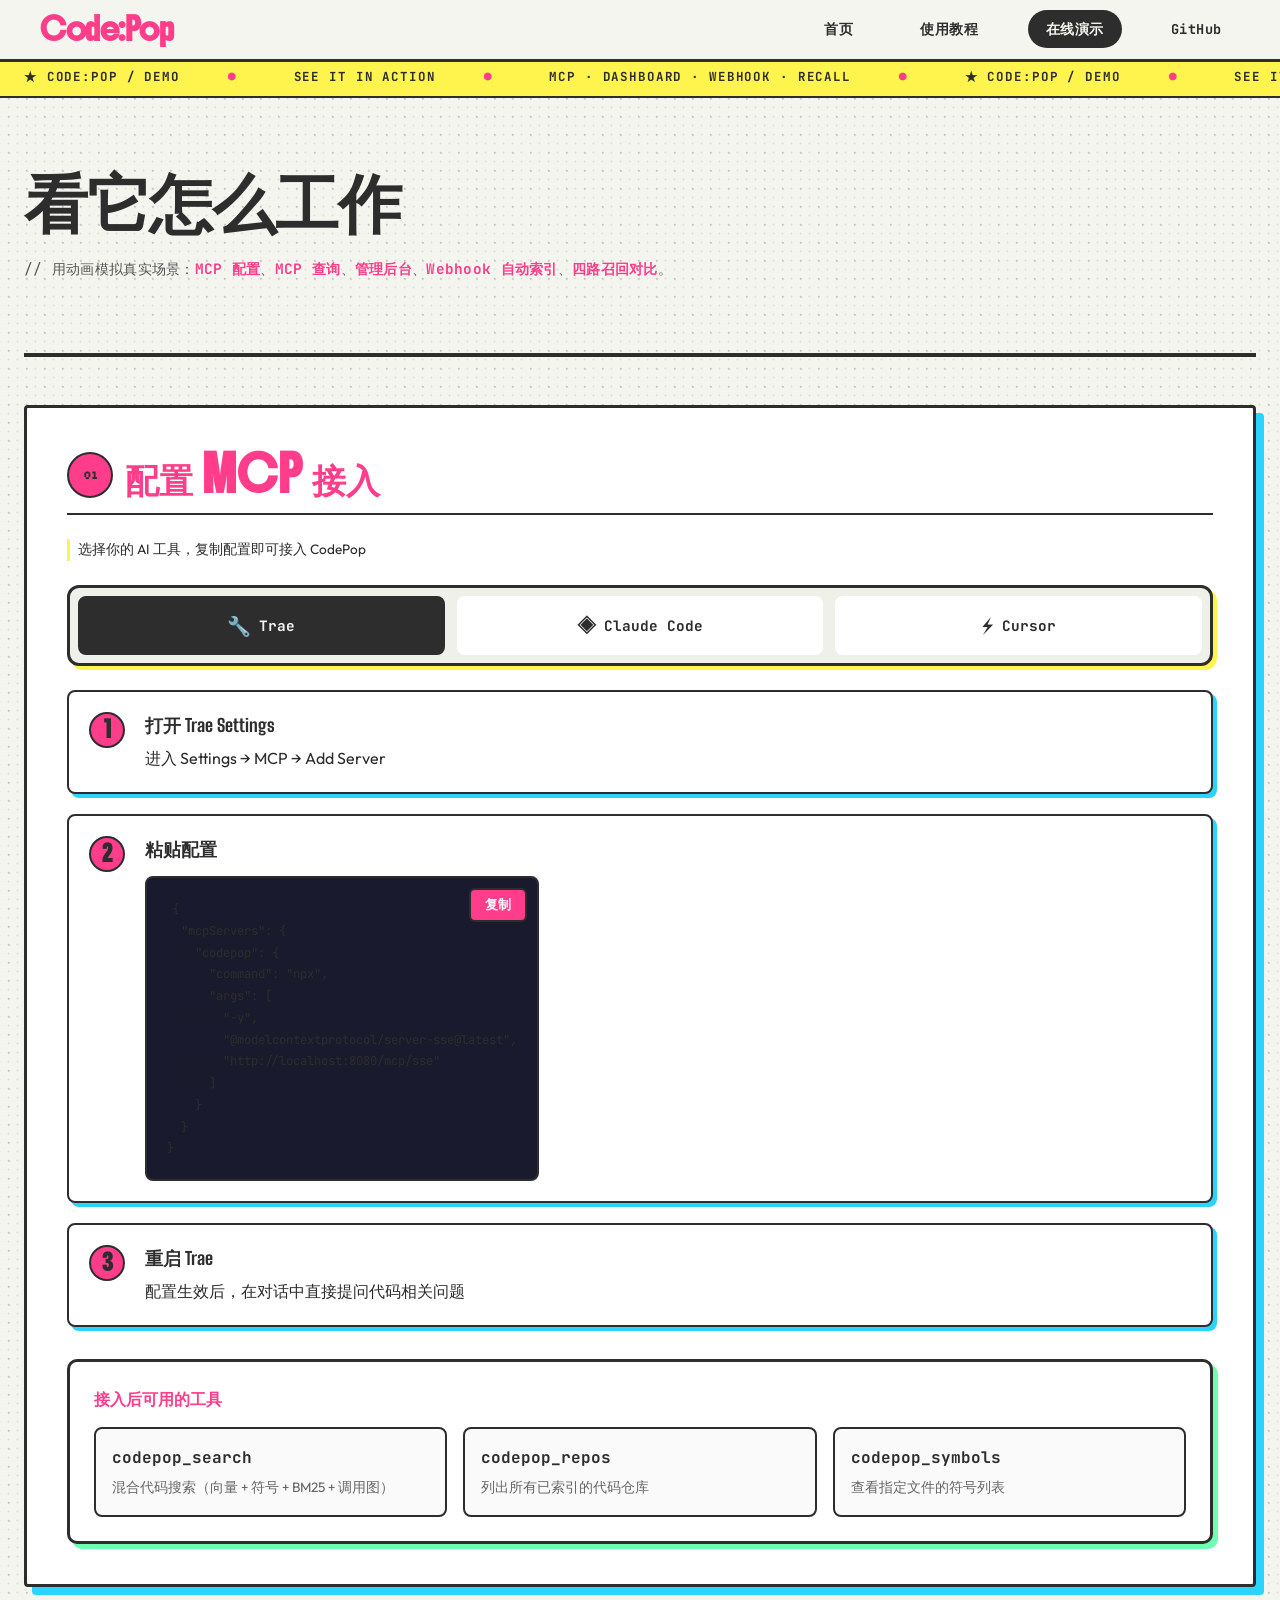
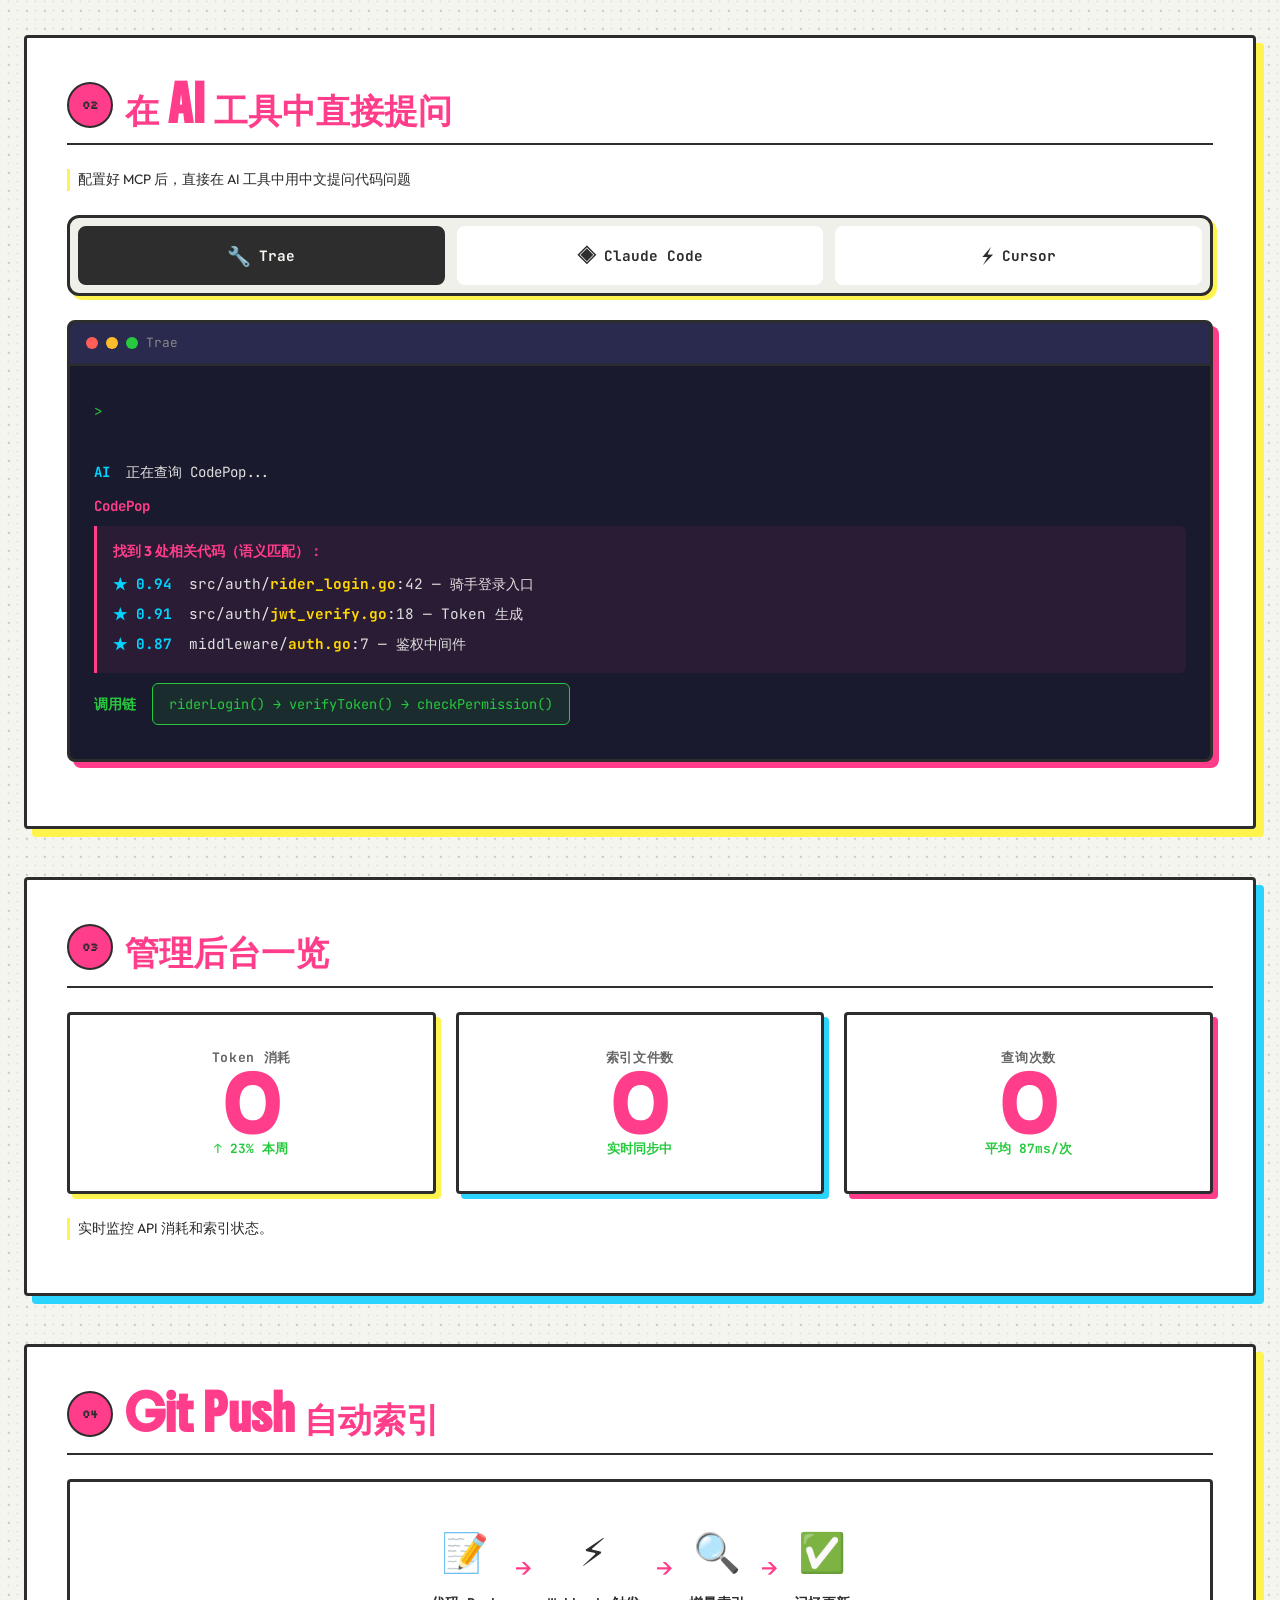
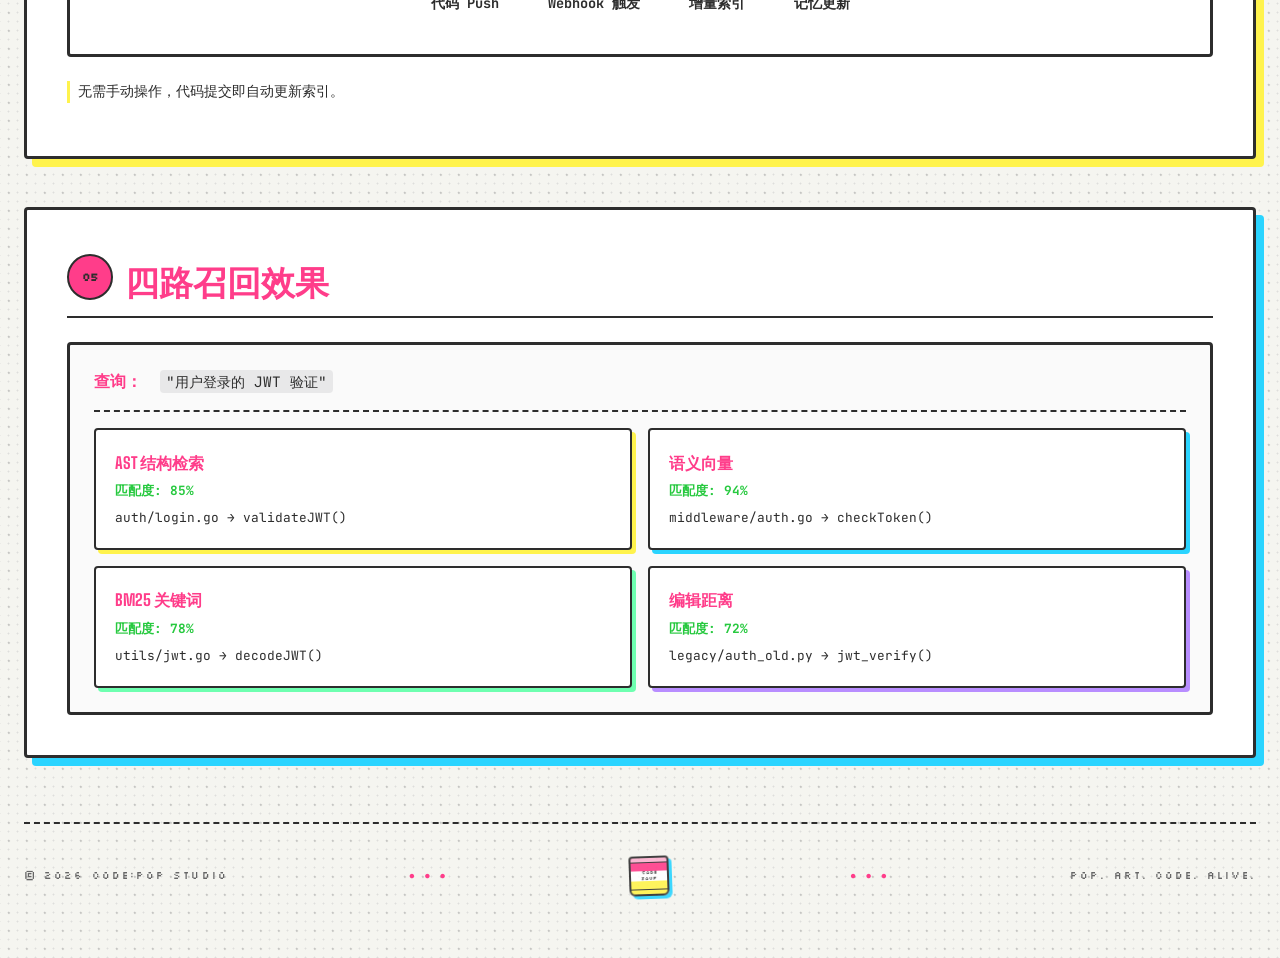
==== commit e6ce6e80: "feat(demo): add AI query animation with Trae/Claude/Cursor tabs - Convert section 02 into tabbed que" ====
--- a/demo.html
+++ b/demo.html
@@ -187,36 +187,134 @@
 
     <section class="demo-section">
       <h2><span class="step-badge">02</span>在 AI 工具中直接提问</h2>
-      <div class="terminal-demo">
-        <div class="terminal-header">
-          <span class="dot red"></span>
-          <span class="dot yellow"></span>
-          <span class="dot green"></span>
+      <p class="demo-note">配置好 MCP 后，直接在 AI 工具中用中文提问代码问题</p>
+
+      <div class="mcp-tool-tabs query-tabs">
+        <button class="mcp-tab active" data-tool="trae-query">
+          <span class="tab-icon">🔧</span>
+          <span>Trae</span>
+        </button>
+        <button class="mcp-tab" data-tool="claude-query">
+          <span class="tab-icon">◈</span>
           <span>Claude Code</span>
-        </div>
-        <div class="terminal-body">
-          <div class="line user">
-            <span class="prompt">&gt;</span>
-            <span class="type-text" data-text="帮我找一下登录流程的实现"></span>
-          </div>
-          <div class="line ai">
-            <span class="ai-label">AI</span>
-            <span>正在查询 CodePop...</span>
-          </div>
-          <div class="line result">
-            <span class="result-label">CodePop</span>
-            <div class="code-result">
-              <p>找到 3 处相关代码：</p>
-              <ul>
-                <li>src/auth/login.go:42 — 登录入口</li>
-                <li>src/auth/jwt.go:18 — Token 生成</li>
-                <li>src/middleware/auth.go:7 — 鉴权中间件</li>
-              </ul>
-            </div>
-          </div>
-        </div>
-      </div>
-      <p class="demo-note">支持中文自然语言查询，无需记住函数名。</p>
+        </button>
+        <button class="mcp-tab" data-tool="cursor-query">
+          <span class="tab-icon">⚡</span>
+          <span>Cursor</span>
+        </button>
+      </div>
+
+      <div class="mcp-panel active" id="panel-trae-query">
+        <div class="terminal-demo">
+          <div class="terminal-header">
+            <span class="dot red"></span>
+            <span class="dot yellow"></span>
+            <span class="dot green"></span>
+            <span>Trae</span>
+          </div>
+          <div class="terminal-body">
+            <div class="line user">
+              <span class="prompt">&gt;</span>
+              <span class="type-text" data-text="帮我找一下骑手登录的实现"></span>
+            </div>
+            <div class="line ai">
+              <span class="ai-label">AI</span>
+              <span class="fade-in">正在查询 CodePop...</span>
+            </div>
+            <div class="line result fade-in-delay">
+              <span class="result-label">CodePop</span>
+              <div class="code-result">
+                <p>找到 3 处相关代码（语义匹配）：</p>
+                <ul>
+                  <li><span class="score">★ 0.94</span> src/auth/<span class="hl">rider_login.go</span>:42 — 骑手登录入口</li>
+                  <li><span class="score">★ 0.91</span> src/auth/<span class="hl">jwt_verify.go</span>:18 — Token 生成</li>
+                  <li><span class="score">★ 0.87</span> middleware/<span class="hl">auth.go</span>:7 — 鉴权中间件</li>
+                </ul>
+              </div>
+            </div>
+            <div class="line chain fade-in-delay-2">
+              <span class="chain-label">调用链</span>
+              <div class="chain-flow">
+                riderLogin() → verifyToken() → checkPermission()
+              </div>
+            </div>
+          </div>
+        </div>
+      </div>
+
+      <div class="mcp-panel" id="panel-claude-query">
+        <div class="terminal-demo">
+          <div class="terminal-header">
+            <span class="dot red"></span>
+            <span class="dot yellow"></span>
+            <span class="dot green"></span>
+            <span>Claude Code</span>
+          </div>
+          <div class="terminal-body">
+            <div class="line user">
+              <span class="prompt">&gt;</span>
+              <span class="type-text" data-text="这个项目的限流逻辑是怎么实现的？"></span>
+            </div>
+            <div class="line ai">
+              <span class="ai-label">AI</span>
+              <span class="fade-in">正在查询 CodePop...</span>
+            </div>
+            <div class="line result fade-in-delay">
+              <span class="result-label">CodePop</span>
+              <div class="code-result">
+                <p>找到 4 处相关代码：</p>
+                <ul>
+                  <li><span class="score">★ 0.96</span> src/ratelimit/<span class="hl">token_bucket.go</span>:15 — 令牌桶算法</li>
+                  <li><span class="score">★ 0.92</span> src/middleware/<span class="hl">rate_limiter.go</span>:33 — 限流中间件</li>
+                  <li><span class="score">★ 0.88</span> src/config/<span class="hl">rate_config.go</span>:8 — 限流配置</li>
+                  <li><span class="score">★ 0.85</span> src/utils/<span class="hl">backoff.go</span>:21 — 退避策略</li>
+                </ul>
+              </div>
+            </div>
+          </div>
+        </div>
+      </div>
+
+      <div class="mcp-panel" id="panel-cursor-query">
+        <div class="terminal-demo">
+          <div class="terminal-header">
+            <span class="dot red"></span>
+            <span class="dot yellow"></span>
+            <span class="dot green"></span>
+            <span>Cursor</span>
+          </div>
+          <div class="terminal-body">
+            <div class="line user">
+              <span class="prompt">&gt;</span>
+              <span class="type-text" data-text="用户订单创建的完整流程"></span>
+            </div>
+            <div class="line ai">
+              <span class="ai-label">AI</span>
+              <span class="fade-in">正在查询 CodePop...</span>
+            </div>
+            <div class="line result fade-in-delay">
+              <span class="result-label">CodePop</span>
+              <div class="code-result">
+                <p>跨文件调用链：</p>
+                <ul>
+                  <li><span class="score">★ 0.95</span> api/<span class="hl">order_controller.go</span>:28 — 订单创建接口</li>
+                  <li><span class="score">★ 0.93</span> service/<span class="hl">order_service.go</span>:56 — 订单业务逻辑</li>
+                  <li><span class="score">★ 0.90</span> dao/<span class="hl">order_dao.go</span>:42 — 订单数据访问</li>
+                  <li><span class="score">★ 0.87</span> model/<span class="hl">order.go</span>:15 — 订单实体定义</li>
+                </ul>
+              </div>
+            </div>
+            <div class="line graph fade-in-delay-2">
+              <span class="chain-label">结构图</span>
+              <div class="ascii-graph">
+Controller → Service → DAO → Model
+   ↓           ↓        ↓      ↓
+Validate   Business  Query  Entity
+              </div>
+            </div>
+          </div>
+        </div>
+      </div>
     </section>
 
     <section class="demo-section">
@@ -309,17 +407,26 @@
   </article>
 
   <script>
-    // MCP 工具切换
-    document.querySelectorAll('.mcp-tab').forEach(tab => {
-      tab.addEventListener('click', () => {
-        document.querySelectorAll('.mcp-tab').forEach(t => t.classList.remove('active'));
-        tab.classList.add('active');
-
-        const tool = tab.dataset.tool;
-        document.querySelectorAll('.mcp-panel').forEach(p => p.classList.remove('active'));
-        document.getElementById('panel-' + tool).classList.add('active');
+    // 通用 tab 切换（支持配置区和查询区两组）
+    function initTabs(tabSelector) {
+      document.querySelectorAll(tabSelector).forEach(tab => {
+        tab.addEventListener('click', () => {
+          const section = tab.closest('.demo-section');
+          const tabs = section.querySelectorAll('.mcp-tab');
+          const panels = section.querySelectorAll('.mcp-panel');
+
+          tabs.forEach(t => t.classList.remove('active'));
+          tab.classList.add('active');
+
+          panels.forEach(p => p.classList.remove('active'));
+          const tool = tab.dataset.tool;
+          const target = section.querySelector('#panel-' + tool);
+          if (target) target.classList.add('active');
+        });
       });
-    });
+    }
+
+    initTabs('.mcp-tool-tabs .mcp-tab');
 
     // 复制配置
     function copyConfig(btn) {
--- a/css/main.css
+++ b/css/main.css
@@ -1312,13 +1312,7 @@
 
 .terminal-body .line {
   margin: 0.6rem 0;
-  opacity: 0;
-  animation: fadeIn 0.5s forwards;
-}
-
-.terminal-body .line:nth-child(1) { animation-delay: 0.2s; }
-.terminal-body .line:nth-child(2) { animation-delay: 2.4s; }
-.terminal-body .line:nth-child(3) { animation-delay: 3.4s; }
+}
 
 .terminal-body .prompt {
   color: #27c93f;
@@ -1341,37 +1335,128 @@
   display: inline-block;
   overflow: hidden;
   white-space: nowrap;
-  animation: typing 2s steps(22) forwards;
-  border-right: 2px solid #27c93f;
+  border-right: 2px solid #ff3d8a;
+  animation: typing 2s steps(30) forwards, blink 0.8s step-end infinite;
   vertical-align: bottom;
+  max-width: 100%;
 }
 
 .code-result {
   margin-top: 0.4rem;
   padding: 0.8rem 1rem;
-  background: rgba(0, 0, 0, 0.25);
-  border-radius: 4px;
-  border-left: 3px solid var(--accent);
-}
-
-.code-result p { margin: 0 0 0.4rem; }
+  background: rgba(255, 61, 138, 0.08);
+  border-radius: 0 6px 6px 0;
+  border-left: 3px solid #ff3d8a;
+}
+
+.code-result p {
+  color: #ff3d8a;
+  font-weight: 600;
+  margin: 0 0 0.4rem;
+}
+
 .code-result ul {
   list-style: none;
   margin: 0;
   padding: 0;
 }
+
 .code-result li {
   margin: 0.25rem 0;
-  color: #b8c0ff;
+  color: #e0e0e0;
+  font-size: 0.9rem;
+}
+
+.code-result .score {
+  color: #00d4ff;
+  font-weight: 700;
+  margin-right: 8px;
+}
+
+.code-result .hl {
+  color: #ffd700;
+  font-weight: 600;
+}
+
+.chain-label {
+  color: #27c93f;
+  font-weight: 700;
+  margin-right: 8px;
+}
+
+.chain-flow {
+  display: inline-block;
+  padding: 8px 16px;
+  background: rgba(39, 201, 63, 0.1);
+  border: 1px solid #27c93f;
+  border-radius: 6px;
+  font-family: var(--font-mono);
+  font-size: 0.85rem;
+  color: #27c93f;
+}
+
+.ascii-graph {
+  font-family: var(--font-mono);
+  font-size: 0.8rem;
+  line-height: 1.6;
+  color: #ffd700;
+  white-space: pre;
+  padding: 12px;
+  background: rgba(255, 215, 0, 0.05);
+  border-radius: 6px;
+  margin-top: 8px;
+}
+
+.fade-in {
+  opacity: 0;
+  animation: fadeIn 0.5s ease forwards;
+  animation-delay: 2s;
+}
+
+.fade-in-delay {
+  opacity: 0;
+  animation: fadeIn 0.6s ease forwards;
+  animation-delay: 3s;
+}
+
+.fade-in-delay-2 {
+  opacity: 0;
+  animation: fadeIn 0.6s ease forwards;
+  animation-delay: 4s;
+}
+
+/* 切换面板时动画重新触发 */
+.mcp-panel.active .type-text {
+  animation: typing 2s steps(30) forwards, blink 0.8s step-end infinite;
+}
+
+.mcp-panel.active .fade-in {
+  animation: fadeIn 0.5s ease forwards;
+  animation-delay: 2s;
+}
+
+.mcp-panel.active .fade-in-delay {
+  animation: fadeIn 0.6s ease forwards;
+  animation-delay: 3s;
+}
+
+.mcp-panel.active .fade-in-delay-2 {
+  animation: fadeIn 0.6s ease forwards;
+  animation-delay: 4s;
 }
 
 @keyframes typing {
   from { width: 0; }
-  to { width: 22ch; border-color: transparent; }
+  to { width: 100%; }
+}
+
+@keyframes blink {
+  50% { border-color: transparent; }
 }
 
 @keyframes fadeIn {
-  to { opacity: 1; }
+  from { opacity: 0; transform: translateY(8px); }
+  to { opacity: 1; transform: translateY(0); }
 }
 
 .demo-note {
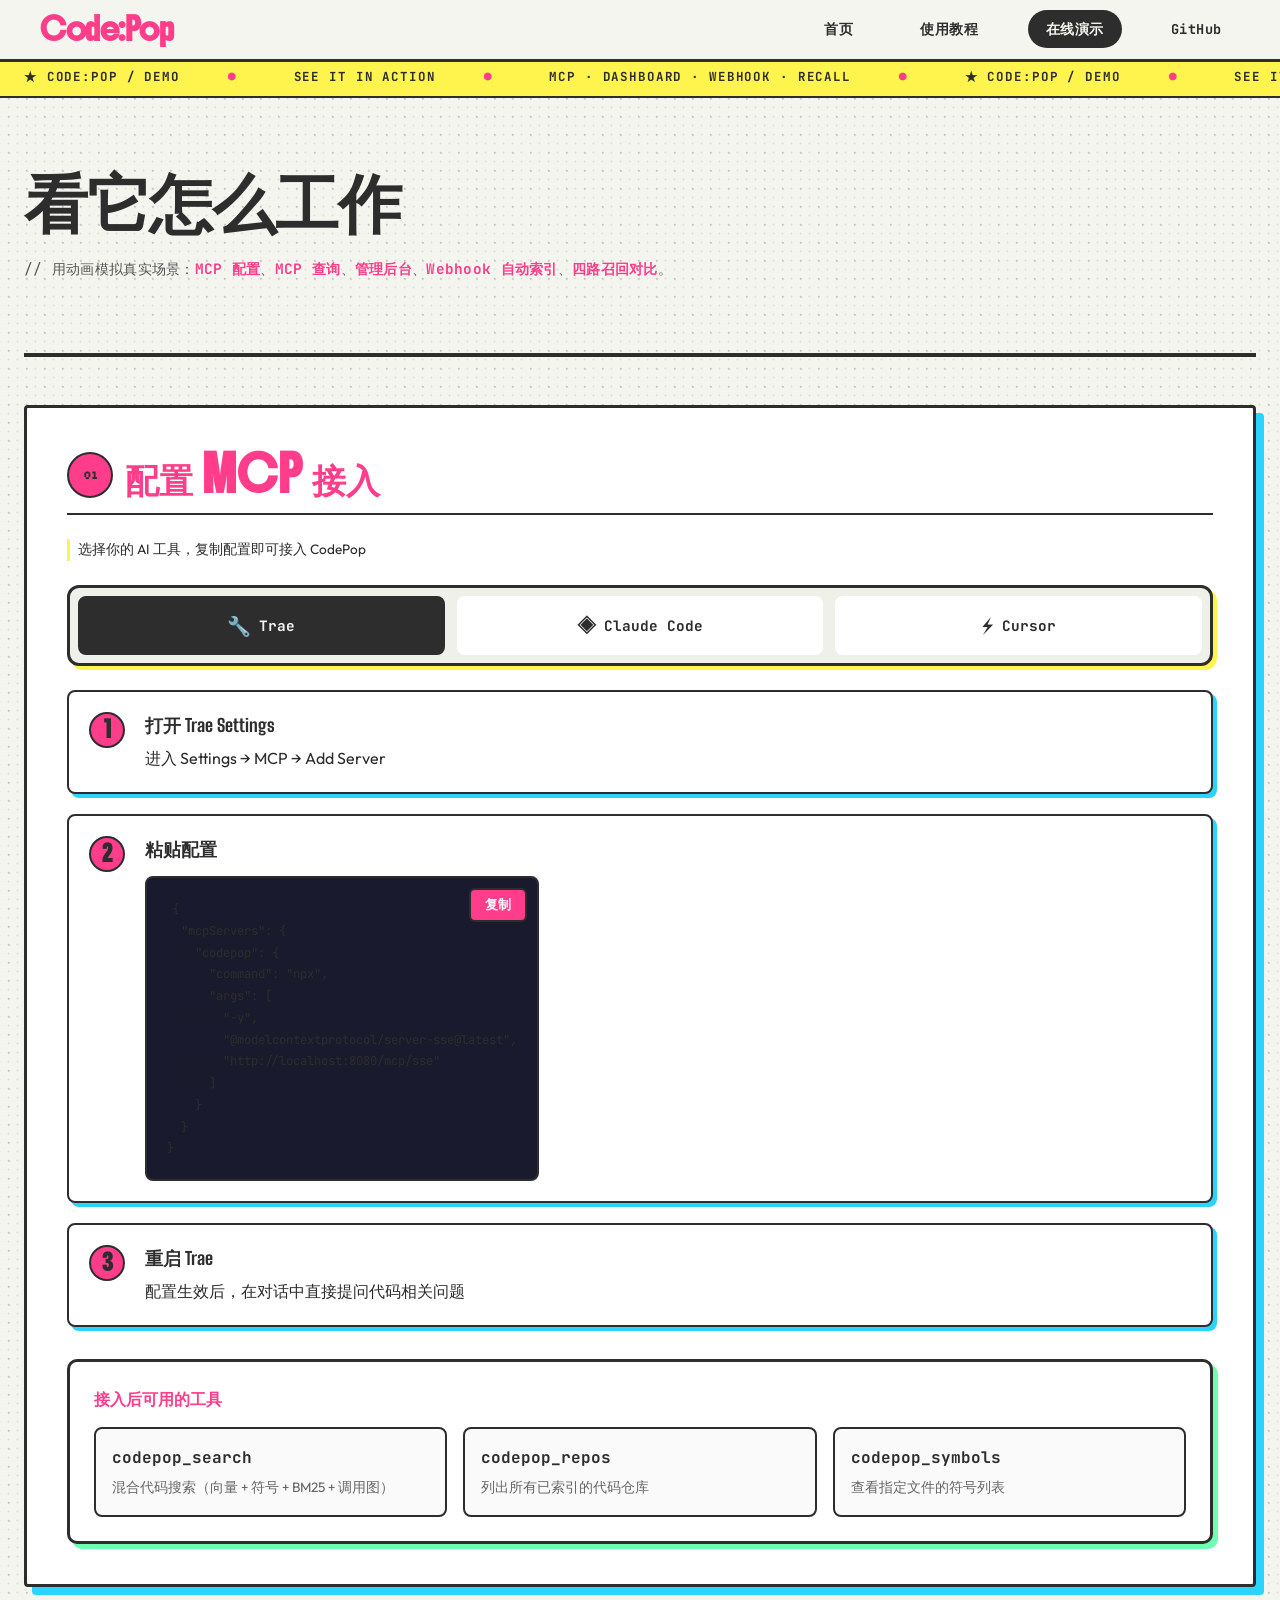
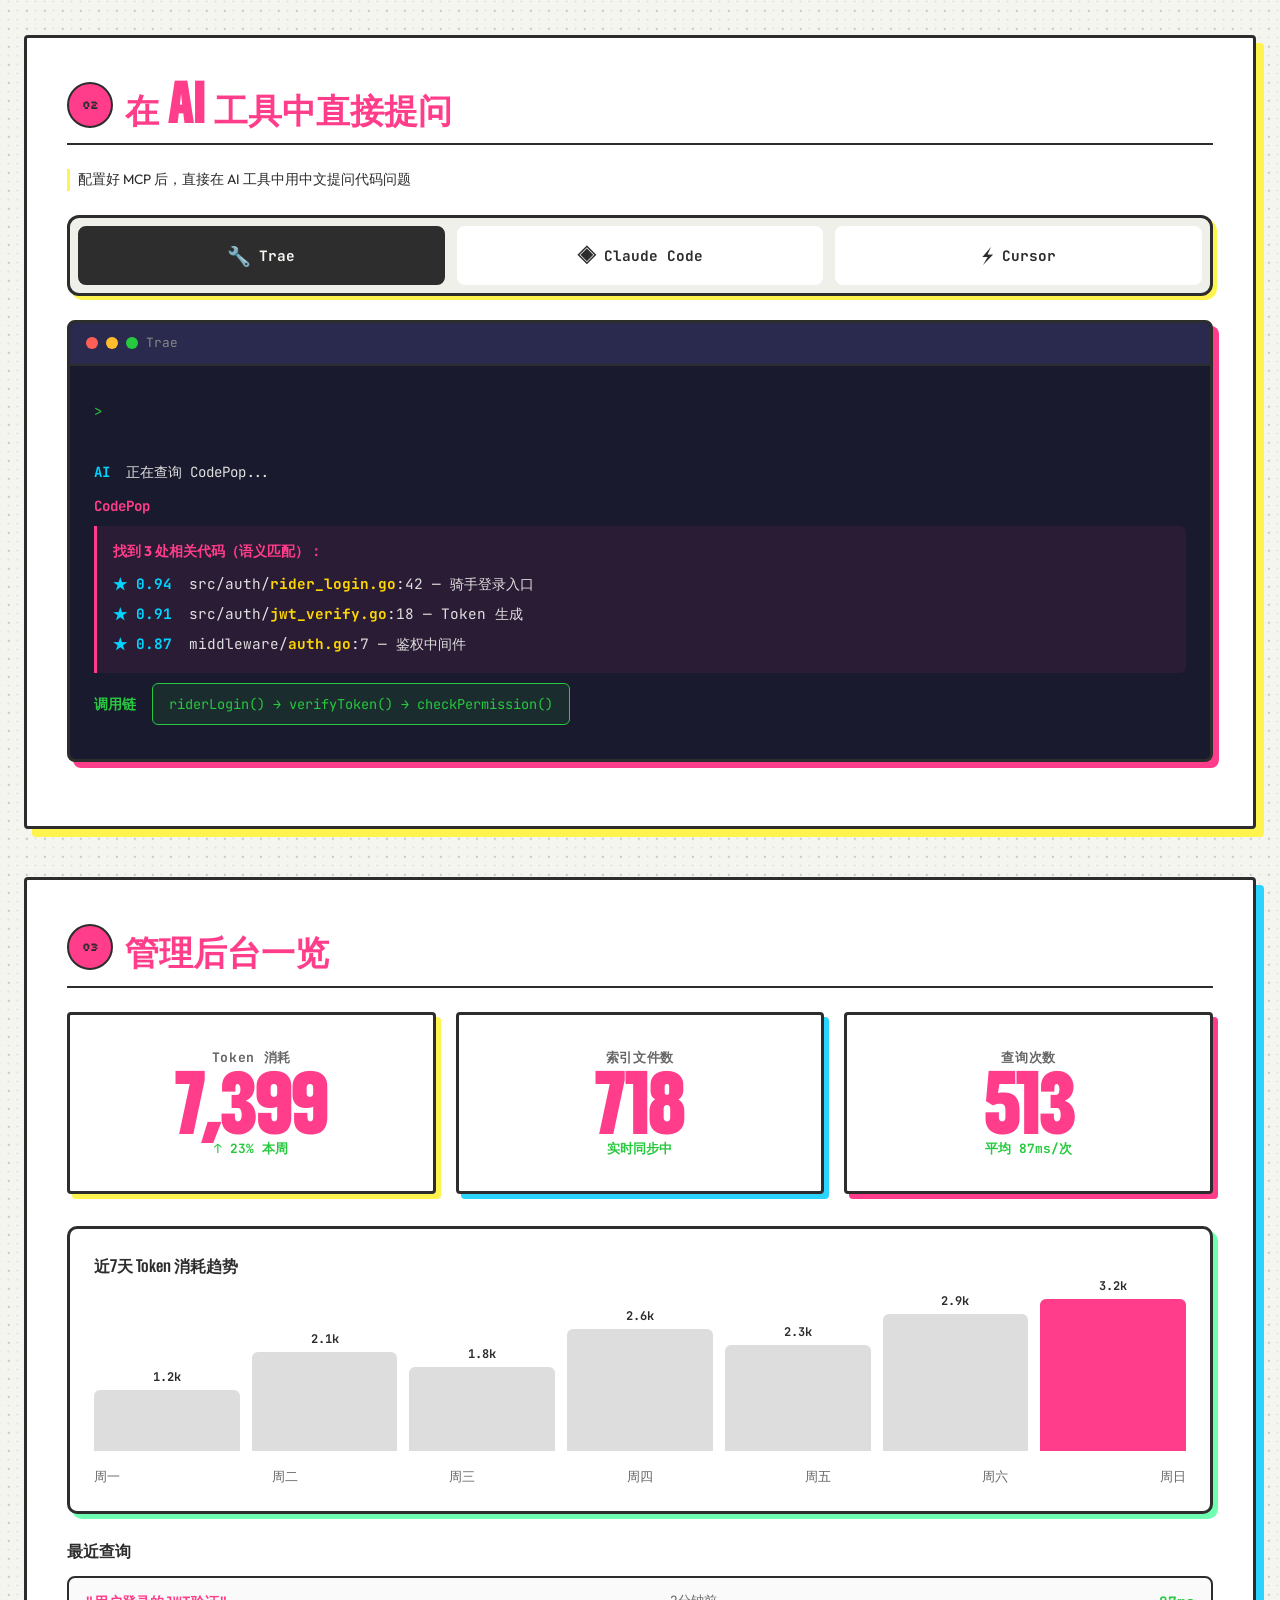
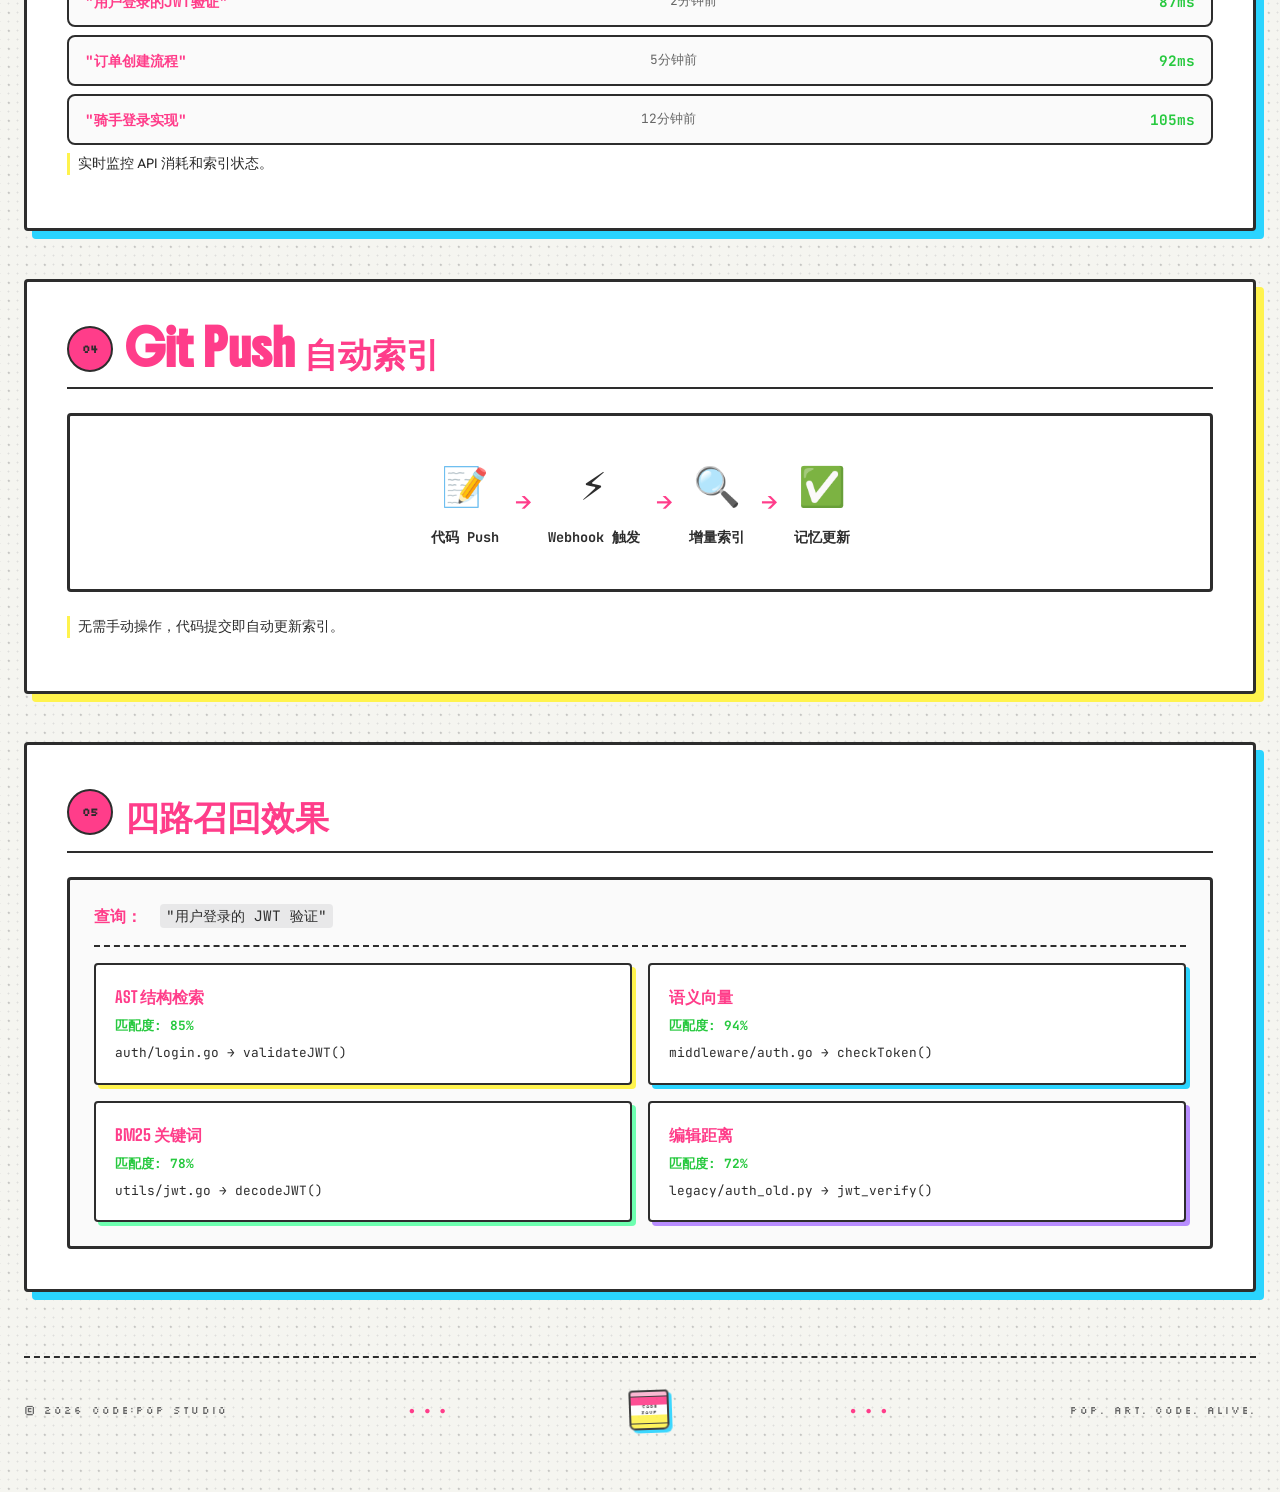
==== commit 72a5049a: "feat(demo): add dashboard fake data, chart and number animation - Keep three dashboard cards with re" ====
--- a/demo.html
+++ b/demo.html
@@ -336,6 +336,42 @@
           <div class="trend">平均 87ms/次</div>
         </div>
       </div>
+
+      <div class="demo-chart">
+        <h4>近7天 Token 消耗趋势</h4>
+        <div class="chart-bars">
+          <div class="bar" style="height: 40%"><span class="bar-val">1.2k</span></div>
+          <div class="bar" style="height: 65%"><span class="bar-val">2.1k</span></div>
+          <div class="bar" style="height: 55%"><span class="bar-val">1.8k</span></div>
+          <div class="bar" style="height: 80%"><span class="bar-val">2.6k</span></div>
+          <div class="bar" style="height: 70%"><span class="bar-val">2.3k</span></div>
+          <div class="bar" style="height: 90%"><span class="bar-val">2.9k</span></div>
+          <div class="bar active" style="height: 100%"><span class="bar-val">3.2k</span></div>
+        </div>
+        <div class="chart-labels">
+          <span>周一</span><span>周二</span><span>周三</span><span>周四</span><span>周五</span><span>周六</span><span>周日</span>
+        </div>
+      </div>
+
+      <div class="demo-logs">
+        <h4>最近查询</h4>
+        <div class="log-item">
+          <span class="log-query">"用户登录的JWT验证"</span>
+          <span class="log-time">2分钟前</span>
+          <span class="log-latency">87ms</span>
+        </div>
+        <div class="log-item">
+          <span class="log-query">"订单创建流程"</span>
+          <span class="log-time">5分钟前</span>
+          <span class="log-latency">92ms</span>
+        </div>
+        <div class="log-item">
+          <span class="log-query">"骑手登录实现"</span>
+          <span class="log-time">12分钟前</span>
+          <span class="log-latency">105ms</span>
+        </div>
+      </div>
+
       <p class="demo-note">实时监控 API 消耗和索引状态。</p>
     </section>
 
@@ -427,6 +463,39 @@
     }
 
     initTabs('.mcp-tool-tabs .mcp-tab');
+
+    // 数字滚动动画
+    function animateNumbers() {
+      const numbers = document.querySelectorAll('.big-number[data-target]');
+      numbers.forEach(el => {
+        const target = parseInt(el.dataset.target);
+        const duration = 1500;
+        const step = target / (duration / 16);
+        let current = 0;
+
+        const timer = setInterval(() => {
+          current += step;
+          if (current >= target) {
+            current = target;
+            clearInterval(timer);
+          }
+          el.textContent = Math.floor(current).toLocaleString();
+        }, 16);
+      });
+    }
+
+    // 当管理后台区域进入视口时触发数字动画
+    const dashObserver = new IntersectionObserver((entries) => {
+      entries.forEach(entry => {
+        if (entry.isIntersecting) {
+          animateNumbers();
+          dashObserver.unobserve(entry.target);
+        }
+      });
+    });
+
+    const dashSection = document.querySelector('.dashboard-preview');
+    if (dashSection) dashObserver.observe(dashSection);
 
     // 复制配置
     function copyConfig(btn) {
--- a/css/main.css
+++ b/css/main.css
@@ -1510,6 +1510,109 @@
   font-family: var(--font-mono);
   font-weight: 700;
   font-size: 0.8rem;
+}
+
+.demo-chart {
+  margin-top: 32px;
+  padding: 24px;
+  background: var(--bg3);
+  border: 3px solid var(--ink);
+  border-radius: 10px;
+  box-shadow: 5px 5px 0 var(--accent5);
+}
+
+.demo-chart h4 {
+  font-family: var(--font-headline);
+  font-weight: 700;
+  margin-bottom: 20px;
+  color: var(--ink);
+}
+
+.chart-bars {
+  display: flex;
+  align-items: flex-end;
+  gap: 12px;
+  height: 160px;
+  padding-bottom: 8px;
+}
+
+.bar {
+  flex: 1;
+  background: #ddd;
+  border-radius: 6px 6px 0 0;
+  position: relative;
+  transition: background 0.3s;
+  min-height: 20px;
+}
+
+.bar.active {
+  background: var(--accent);
+}
+
+.bar:hover {
+  background: var(--accent3);
+}
+
+.bar-val {
+  position: absolute;
+  top: -22px;
+  left: 50%;
+  transform: translateX(-50%);
+  font-size: 0.75rem;
+  font-weight: 700;
+  color: var(--ink);
+  font-family: var(--font-mono);
+  white-space: nowrap;
+}
+
+.chart-labels {
+  display: flex;
+  justify-content: space-between;
+  margin-top: 8px;
+  font-size: 0.8rem;
+  color: var(--muted);
+  font-family: var(--font-mono);
+}
+
+.demo-logs {
+  margin-top: 24px;
+}
+
+.demo-logs h4 {
+  font-family: var(--font-headline);
+  font-weight: 700;
+  margin-bottom: 12px;
+  color: var(--ink);
+}
+
+.log-item {
+  display: flex;
+  justify-content: space-between;
+  align-items: center;
+  padding: 12px 16px;
+  background: var(--bg2);
+  border: 2px solid var(--ink);
+  border-radius: 8px;
+  margin-bottom: 8px;
+  font-size: 0.9rem;
+}
+
+.log-query {
+  font-family: var(--font-mono);
+  color: var(--accent);
+  font-weight: 600;
+}
+
+.log-time {
+  color: var(--muted);
+  font-size: 0.8rem;
+  font-family: var(--font-mono);
+}
+
+.log-latency {
+  color: #27c93f;
+  font-weight: 700;
+  font-family: var(--font-mono);
 }
 
 /* ====== FLOW DEMO ====== */
@@ -1876,6 +1979,15 @@
   .demo-section { padding: 1.5rem; }
   .mcp-tool-tabs { flex-direction: column; }
   .mcp-step { flex-direction: column; gap: 12px; }
+  .demo-chart { padding: 16px; }
+  .chart-bars { height: 120px; gap: 8px; }
+  .bar-val { font-size: 0.65rem; top: -18px; }
+  .chart-labels { font-size: 0.7rem; }
+  .log-item {
+    flex-direction: column;
+    align-items: flex-start;
+    gap: 4px;
+  }
 }
 
 @media (max-width: 600px) {
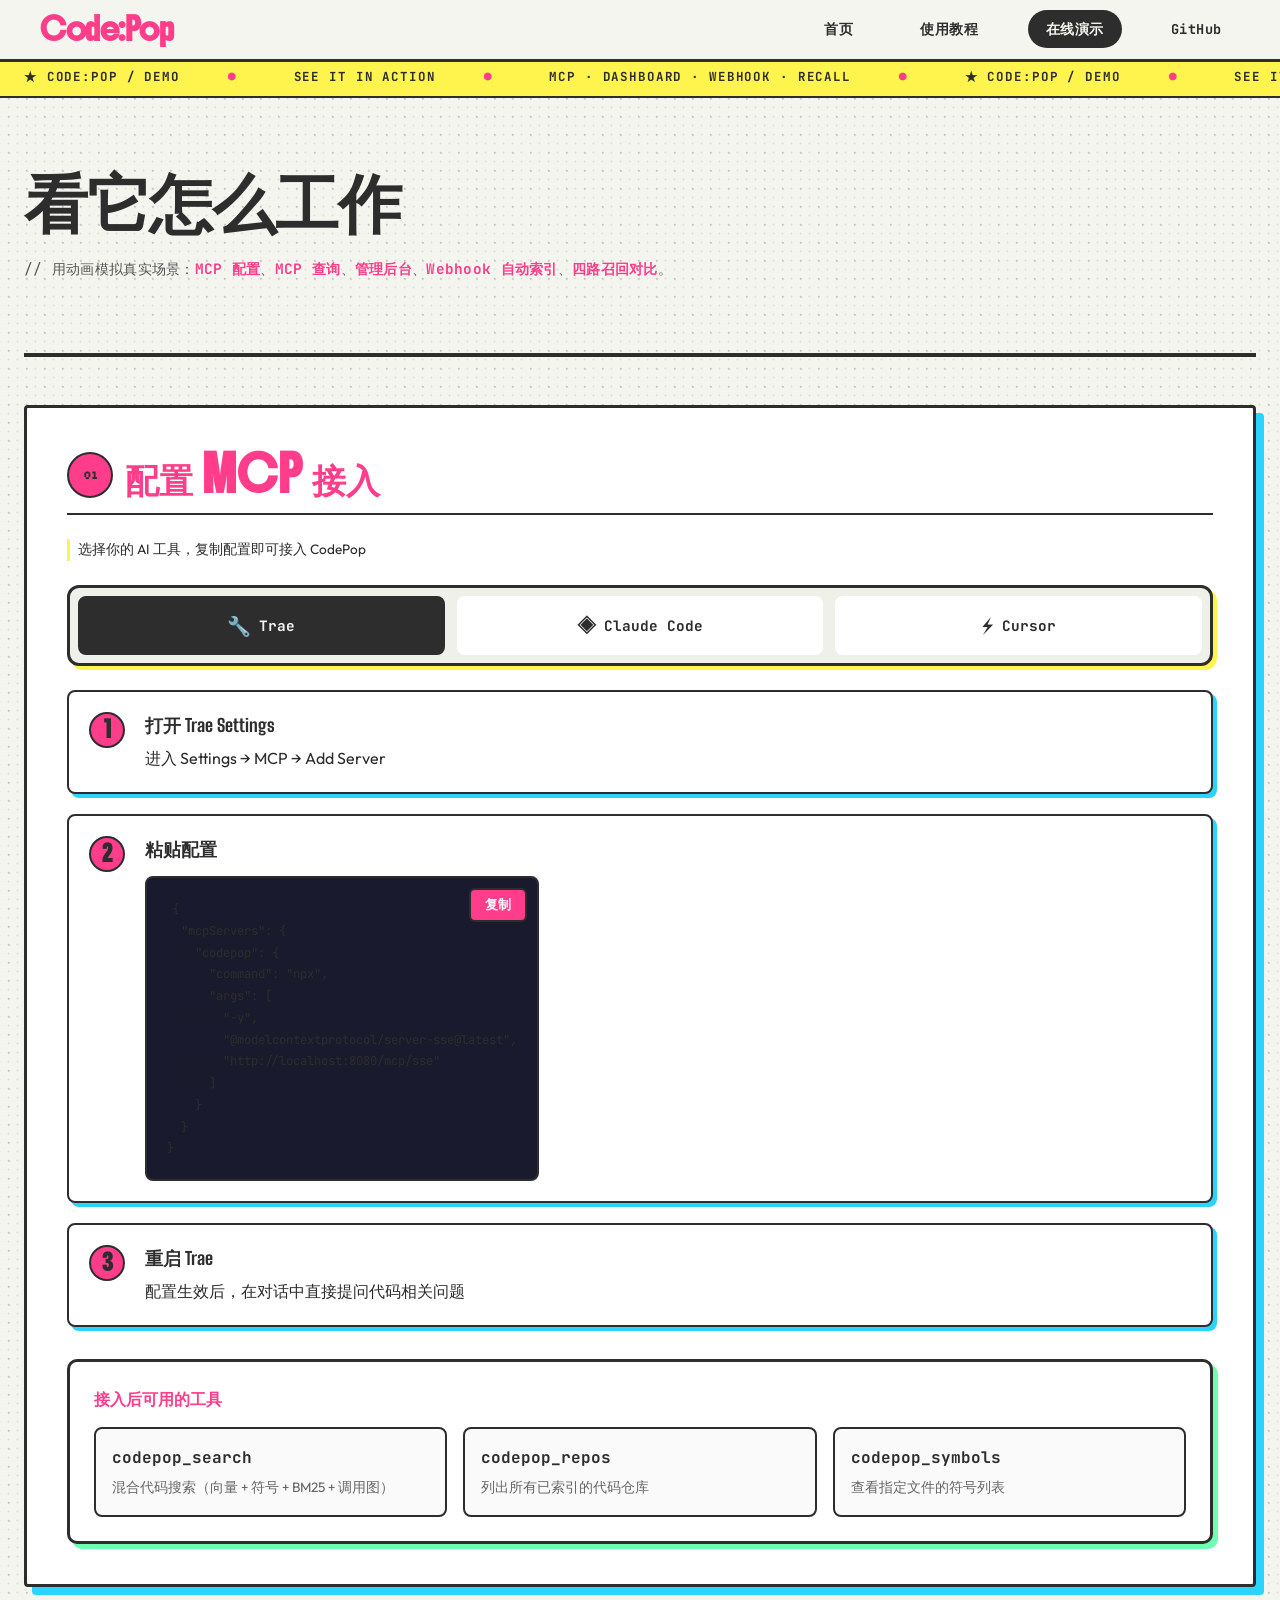
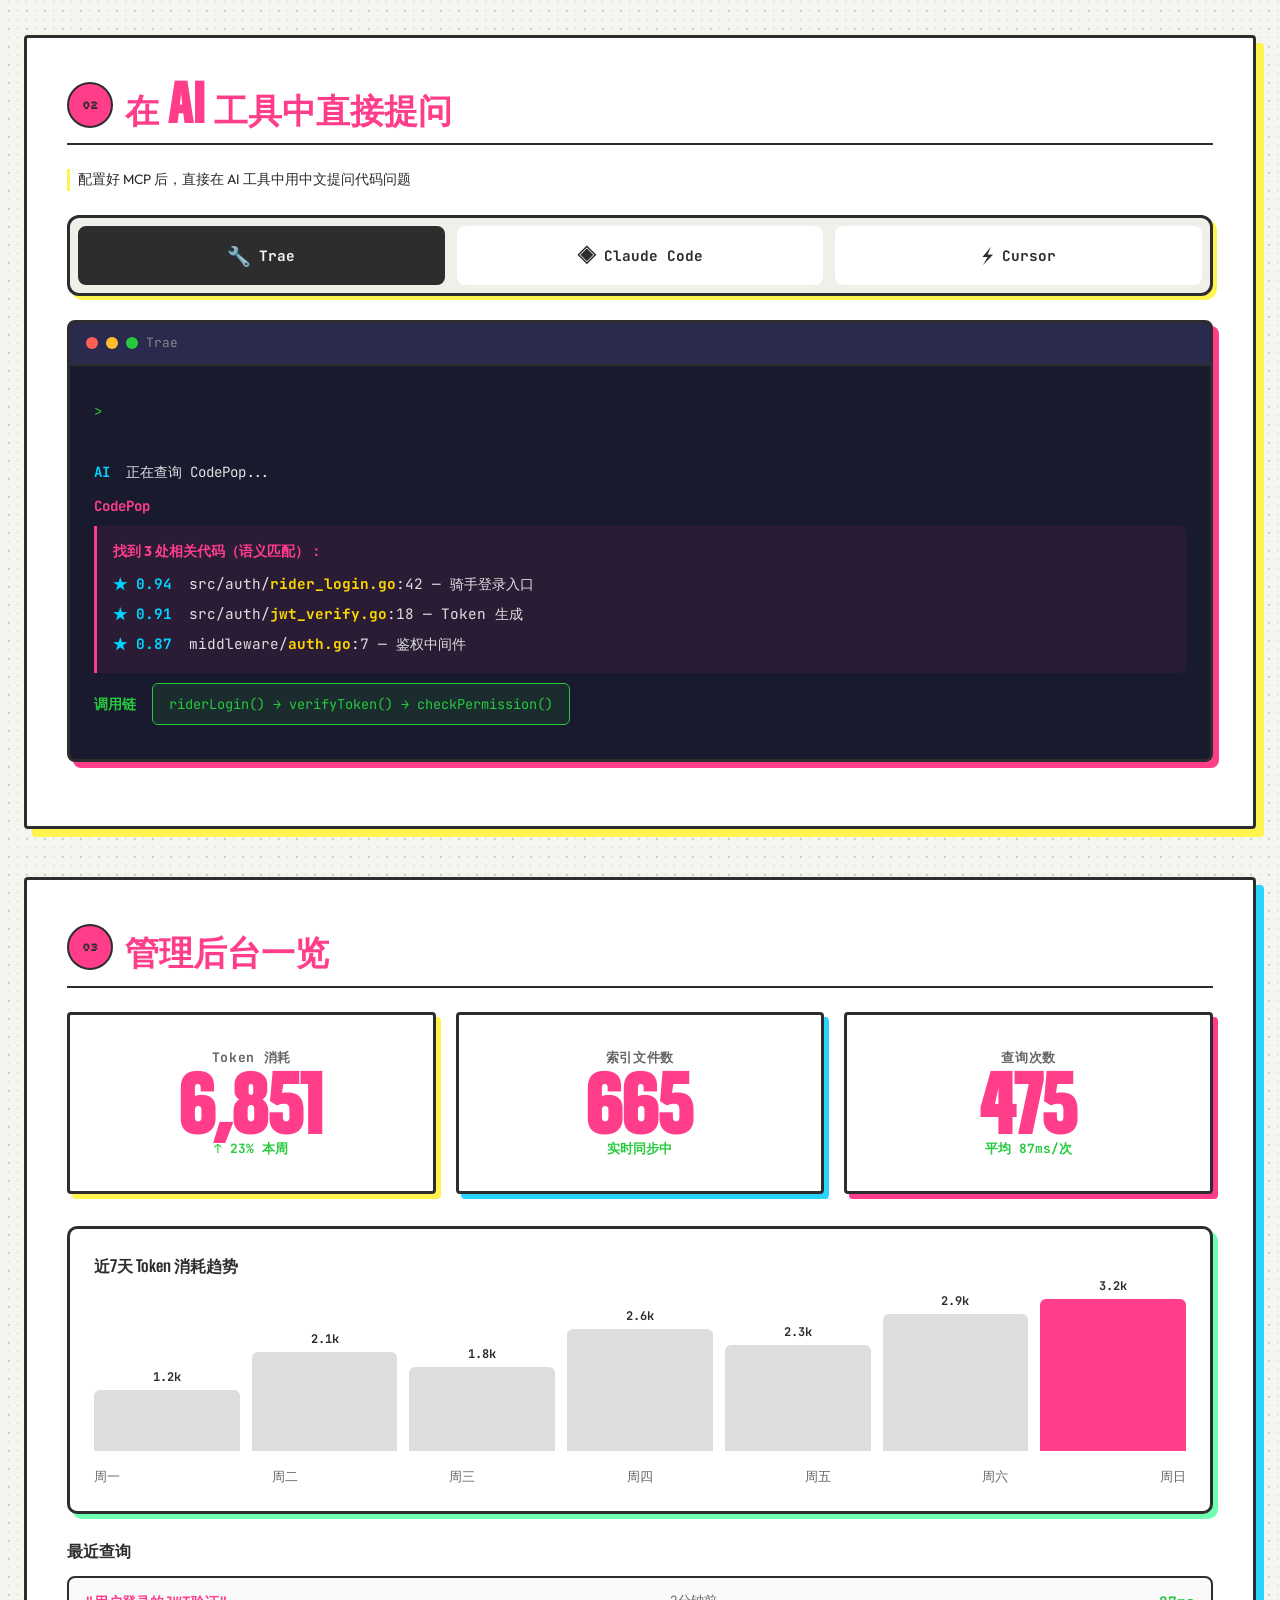
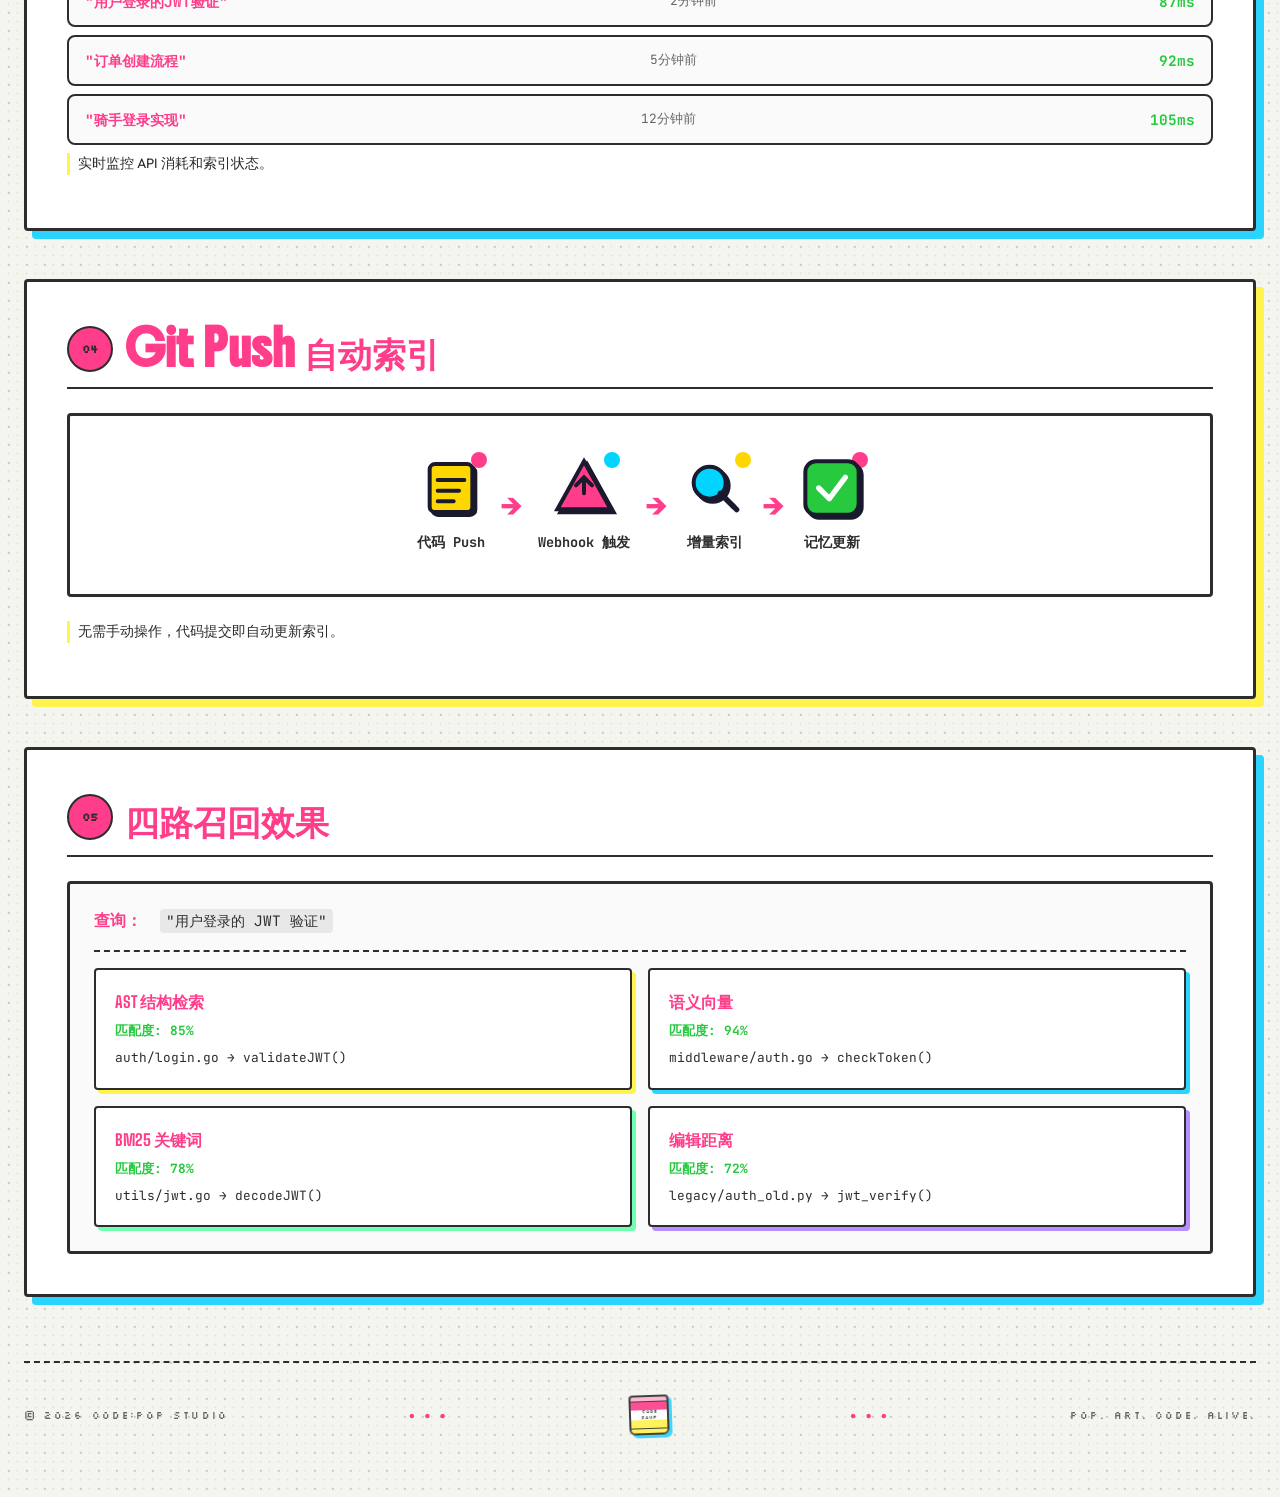
==== commit 18b4c52c: "style(demo): replace flow emoji with pop-art SVG icons - Swap 📝⚡🔍✅ for hand-drawn SVG icons in Git P" ====
--- a/demo.html
+++ b/demo.html
@@ -379,23 +379,43 @@
       <h2><span class="step-badge">04</span>Git Push 自动索引</h2>
       <div class="flow-demo">
         <div class="flow-step">
-          <div class="flow-icon">📝</div>
-          <div class="flow-text">代码 Push</div>
+          <div class="pop-icon icon-code">
+            <svg viewBox="0 0 48 48" fill="none">
+              <rect x="8" y="6" width="32" height="36" rx="4" fill="#ffd700" stroke="#1a1a2e" stroke-width="3"/>
+              <path d="M14 18h20M14 26h16M14 34h12" stroke="#1a1a2e" stroke-width="3" stroke-linecap="round"/>
+            </svg>
+          </div>
+          <span>代码 Push</span>
         </div>
         <div class="flow-arrow">→</div>
         <div class="flow-step">
-          <div class="flow-icon">⚡</div>
-          <div class="flow-text">Webhook 触发</div>
+          <div class="pop-icon icon-webhook">
+            <svg viewBox="0 0 48 48" fill="none">
+              <polygon points="24,4 44,40 4,40" fill="#ff3d8a" stroke="#1a1a2e" stroke-width="3"/>
+              <path d="M24 16v12M18 22l6-6 6 6" stroke="#1a1a2e" stroke-width="3" stroke-linecap="round"/>
+            </svg>
+          </div>
+          <span>Webhook 触发</span>
         </div>
         <div class="flow-arrow">→</div>
         <div class="flow-step">
-          <div class="flow-icon">🔍</div>
-          <div class="flow-text">增量索引</div>
+          <div class="pop-icon icon-search">
+            <svg viewBox="0 0 48 48" fill="none">
+              <circle cx="20" cy="20" r="12" fill="#00d4ff" stroke="#1a1a2e" stroke-width="3"/>
+              <path d="M28 28l10 10" stroke="#1a1a2e" stroke-width="4" stroke-linecap="round"/>
+            </svg>
+          </div>
+          <span>增量索引</span>
         </div>
         <div class="flow-arrow">→</div>
         <div class="flow-step">
-          <div class="flow-icon">✅</div>
-          <div class="flow-text">记忆更新</div>
+          <div class="pop-icon icon-check">
+            <svg viewBox="0 0 48 48" fill="none">
+              <rect x="4" y="4" width="40" height="40" rx="8" fill="#27c93f" stroke="#1a1a2e" stroke-width="3"/>
+              <path d="M14 24l8 8 12-16" stroke="white" stroke-width="4" stroke-linecap="round" stroke-linejoin="round"/>
+            </svg>
+          </div>
+          <span>记忆更新</span>
         </div>
       </div>
       <p class="demo-note">无需手动操作，代码提交即自动更新索引。</p>
--- a/css/main.css
+++ b/css/main.css
@@ -1630,7 +1630,10 @@
 }
 
 .flow-step {
-  text-align: center;
+  display: flex;
+  flex-direction: column;
+  align-items: center;
+  gap: 12px;
   opacity: 0;
   transform: translateY(20px);
   animation: fadeInUp 0.6s forwards;
@@ -1641,28 +1644,61 @@
 .flow-step:nth-child(5) { animation-delay: 1.2s; }
 .flow-step:nth-child(7) { animation-delay: 1.8s; }
 
-.flow-icon {
-  font-size: 2.4rem;
-  margin-bottom: 0.6rem;
-}
-
-.flow-text {
+.flow-step span {
   font-family: var(--font-mono);
   font-weight: 700;
   font-size: 0.85rem;
-}
+  color: var(--ink);
+}
+
+.pop-icon {
+  width: 64px;
+  height: 64px;
+  position: relative;
+}
+
+.pop-icon svg {
+  width: 100%;
+  height: 100%;
+  filter: drop-shadow(3px 3px 0 #1a1a2e);
+  transition: transform 0.2s;
+}
+
+.pop-icon:hover svg {
+  transform: translate(-2px, -2px);
+  filter: drop-shadow(5px 5px 0 #1a1a2e);
+}
+
+/* 波普圆点背景装饰 */
+.pop-icon::after {
+  content: '';
+  position: absolute;
+  top: -4px;
+  right: -4px;
+  width: 16px;
+  height: 16px;
+  border-radius: 50%;
+  background: #1a1a2e;
+  z-index: -1;
+}
+
+.icon-code::after { background: #ff3d8a; }
+.icon-webhook::after { background: #00d4ff; }
+.icon-search::after { background: #ffd700; }
+.icon-check::after { background: #ff3d8a; }
 
 .flow-arrow {
-  font-size: 1.6rem;
+  font-size: 2rem;
   color: var(--accent);
-  animation: pulseArrow 1.2s infinite;
+  font-weight: 900;
+  animation: arrowPulse 1.5s ease-in-out infinite;
 }
 
 @keyframes fadeInUp {
   to { opacity: 1; transform: translateY(0); }
 }
 
-@keyframes pulseArrow {
+@keyframes arrowPulse {
   0%, 100% { transform: translateX(0); }
   50% { transform: translateX(6px); }
 }
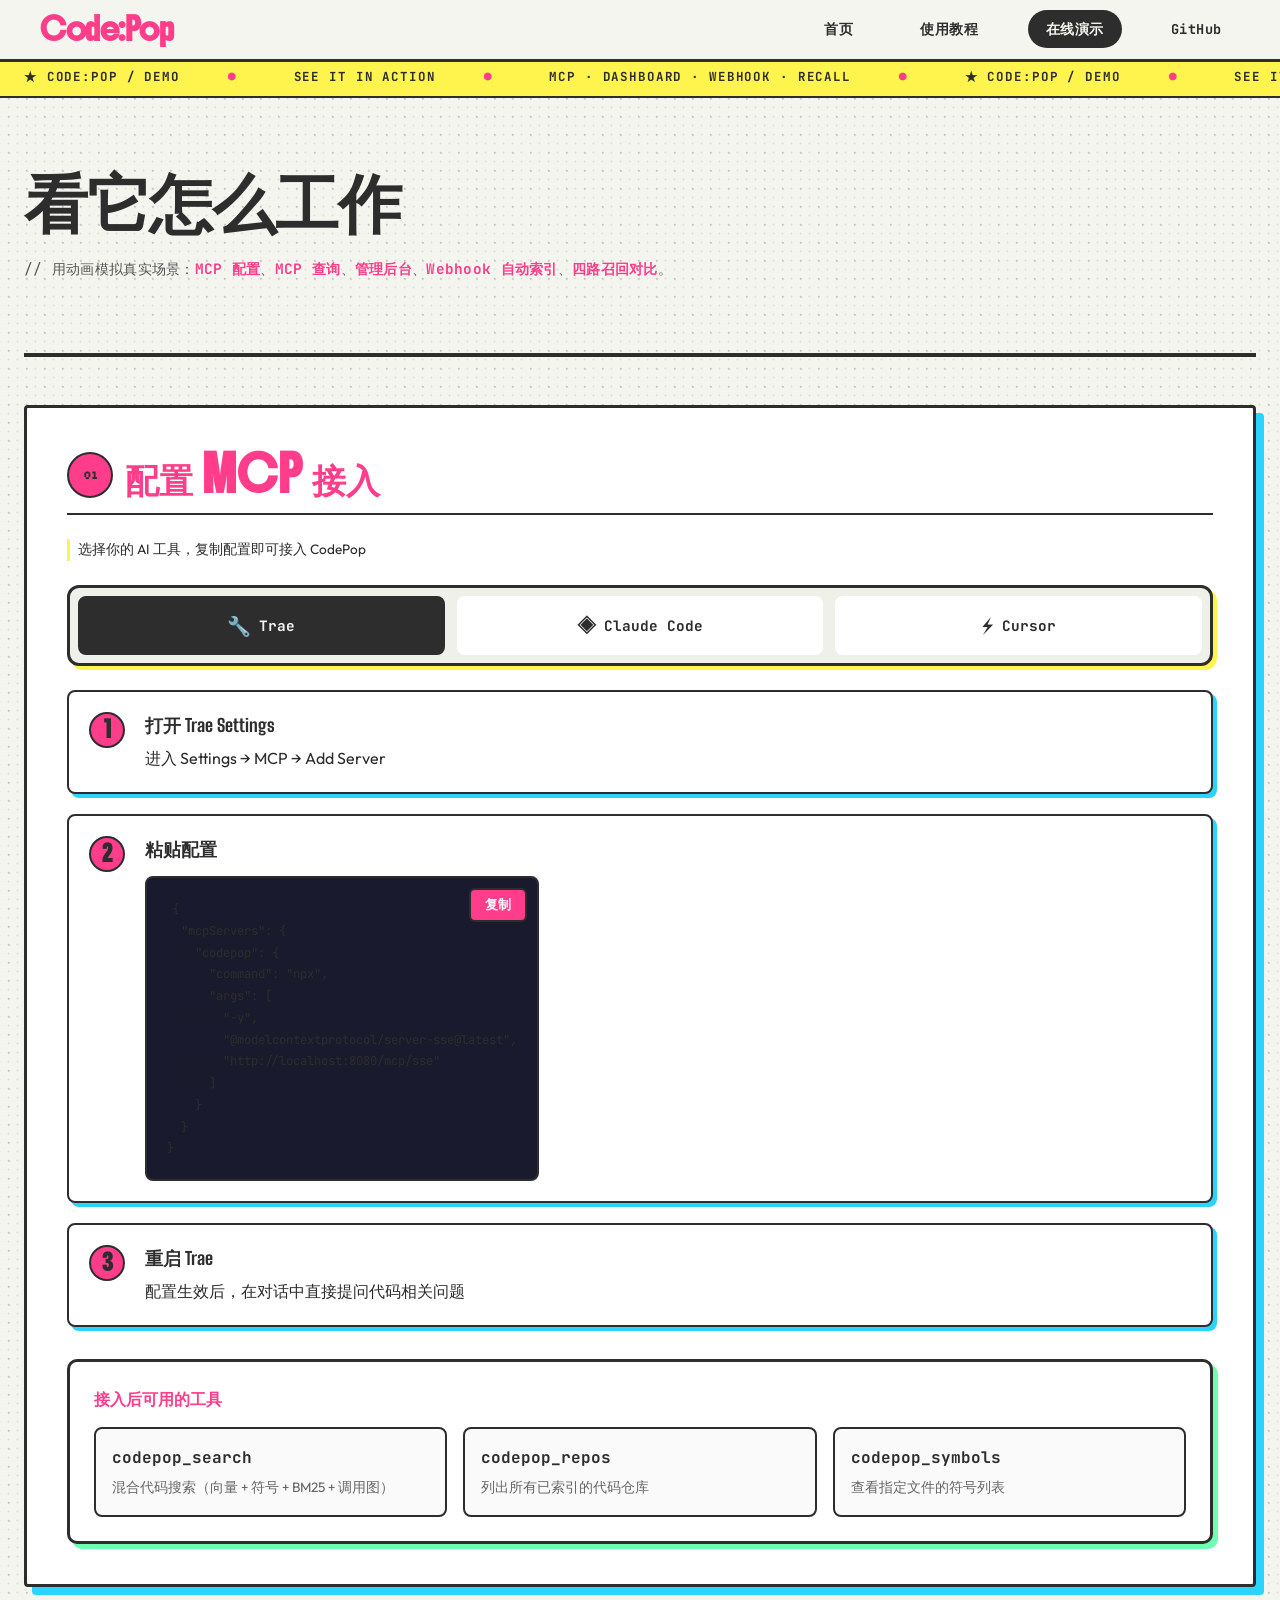
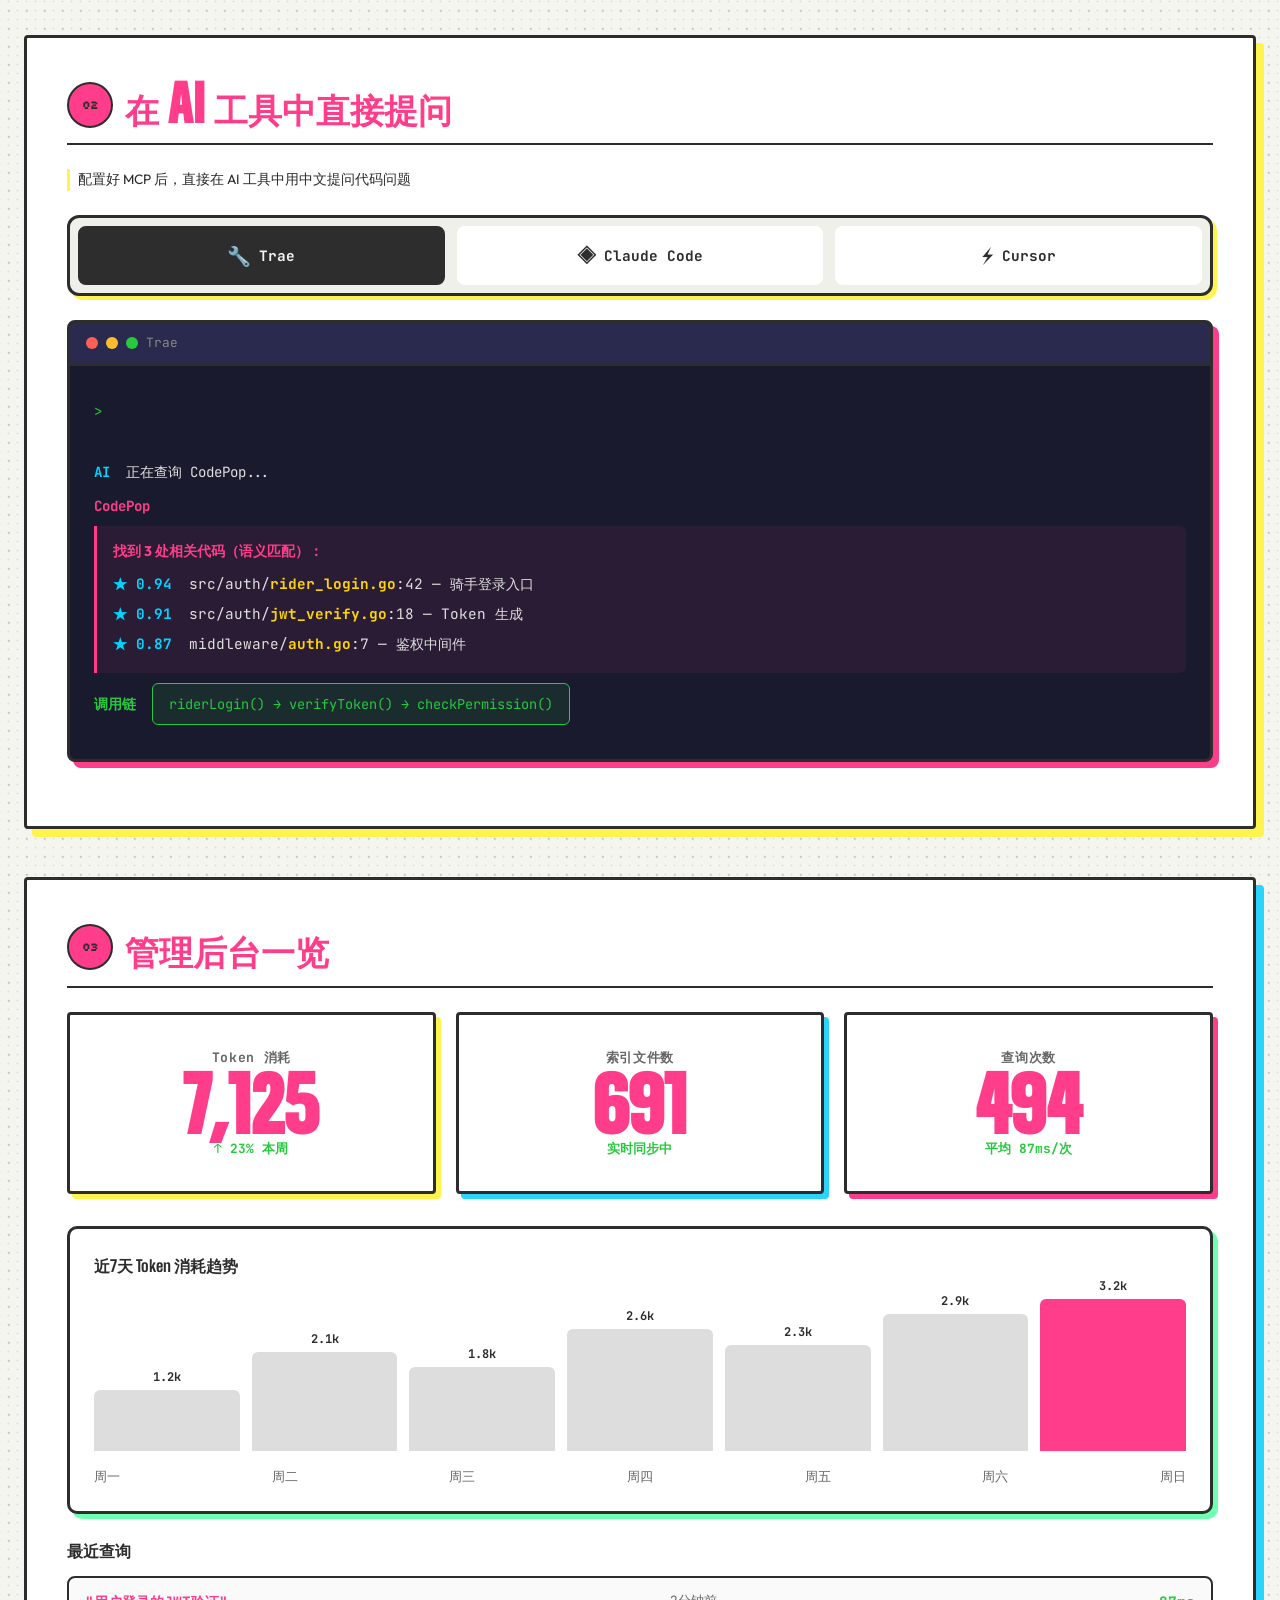
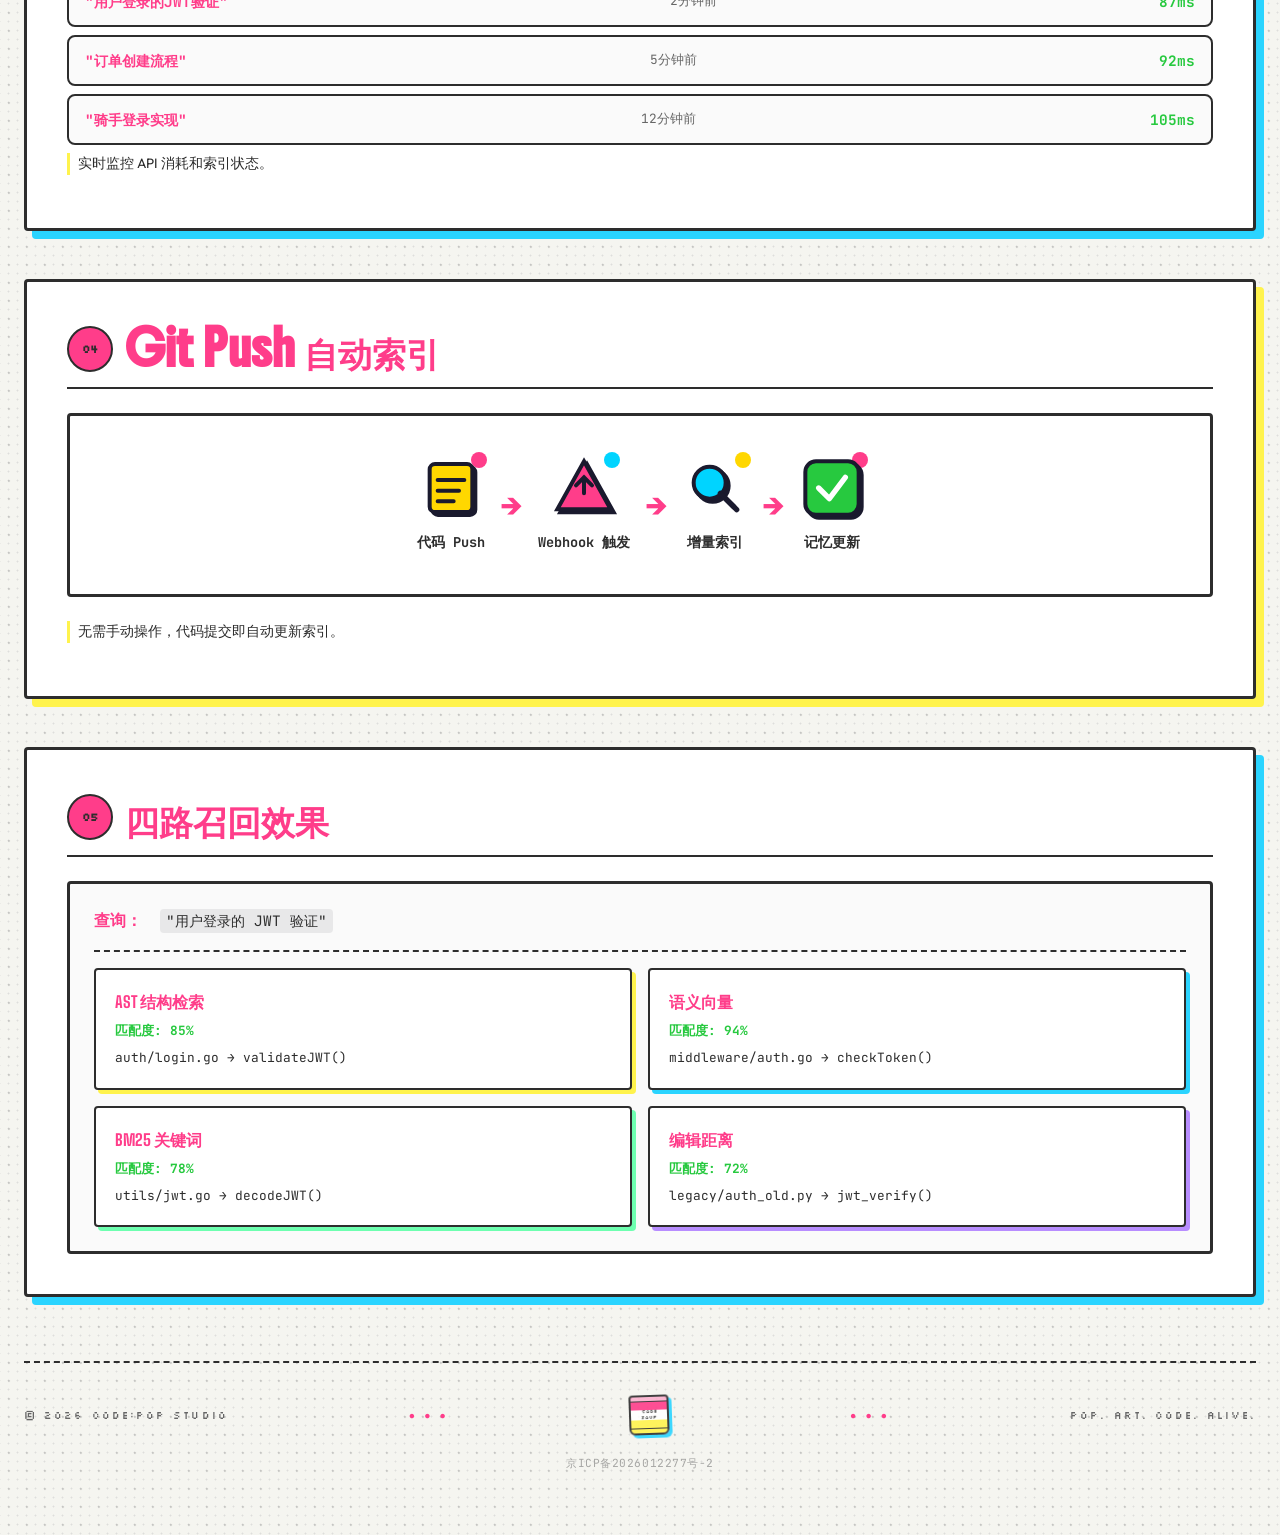
==== commit 98b08a25: "feat: add ICP registration footer line - Add 京ICP备2026012277号-2 to index.html, docs.html and demo.ht" ====
--- a/demo.html
+++ b/demo.html
@@ -460,6 +460,7 @@
       <span class="dots">● ● ●</span>
       <span>POP. ART. CODE. ALIVE.</span>
     </footer>
+    <div class="icp-line">京ICP备2026012277号-2</div>
   </article>
 
   <script>
--- a/css/main.css
+++ b/css/main.css
@@ -1040,6 +1040,16 @@
   text-align: center;
   padding: 0 1px;
   transform: translateY(-1px);
+}
+
+.icp-line {
+  text-align: center;
+  padding: 1.2rem 0 0;
+  font-family: var(--font-mono);
+  font-size: 0.7rem;
+  color: var(--muted);
+  opacity: 0.55;
+  letter-spacing: 0.05em;
 }
 
 /* ====== TOP NAVIGATION ====== */
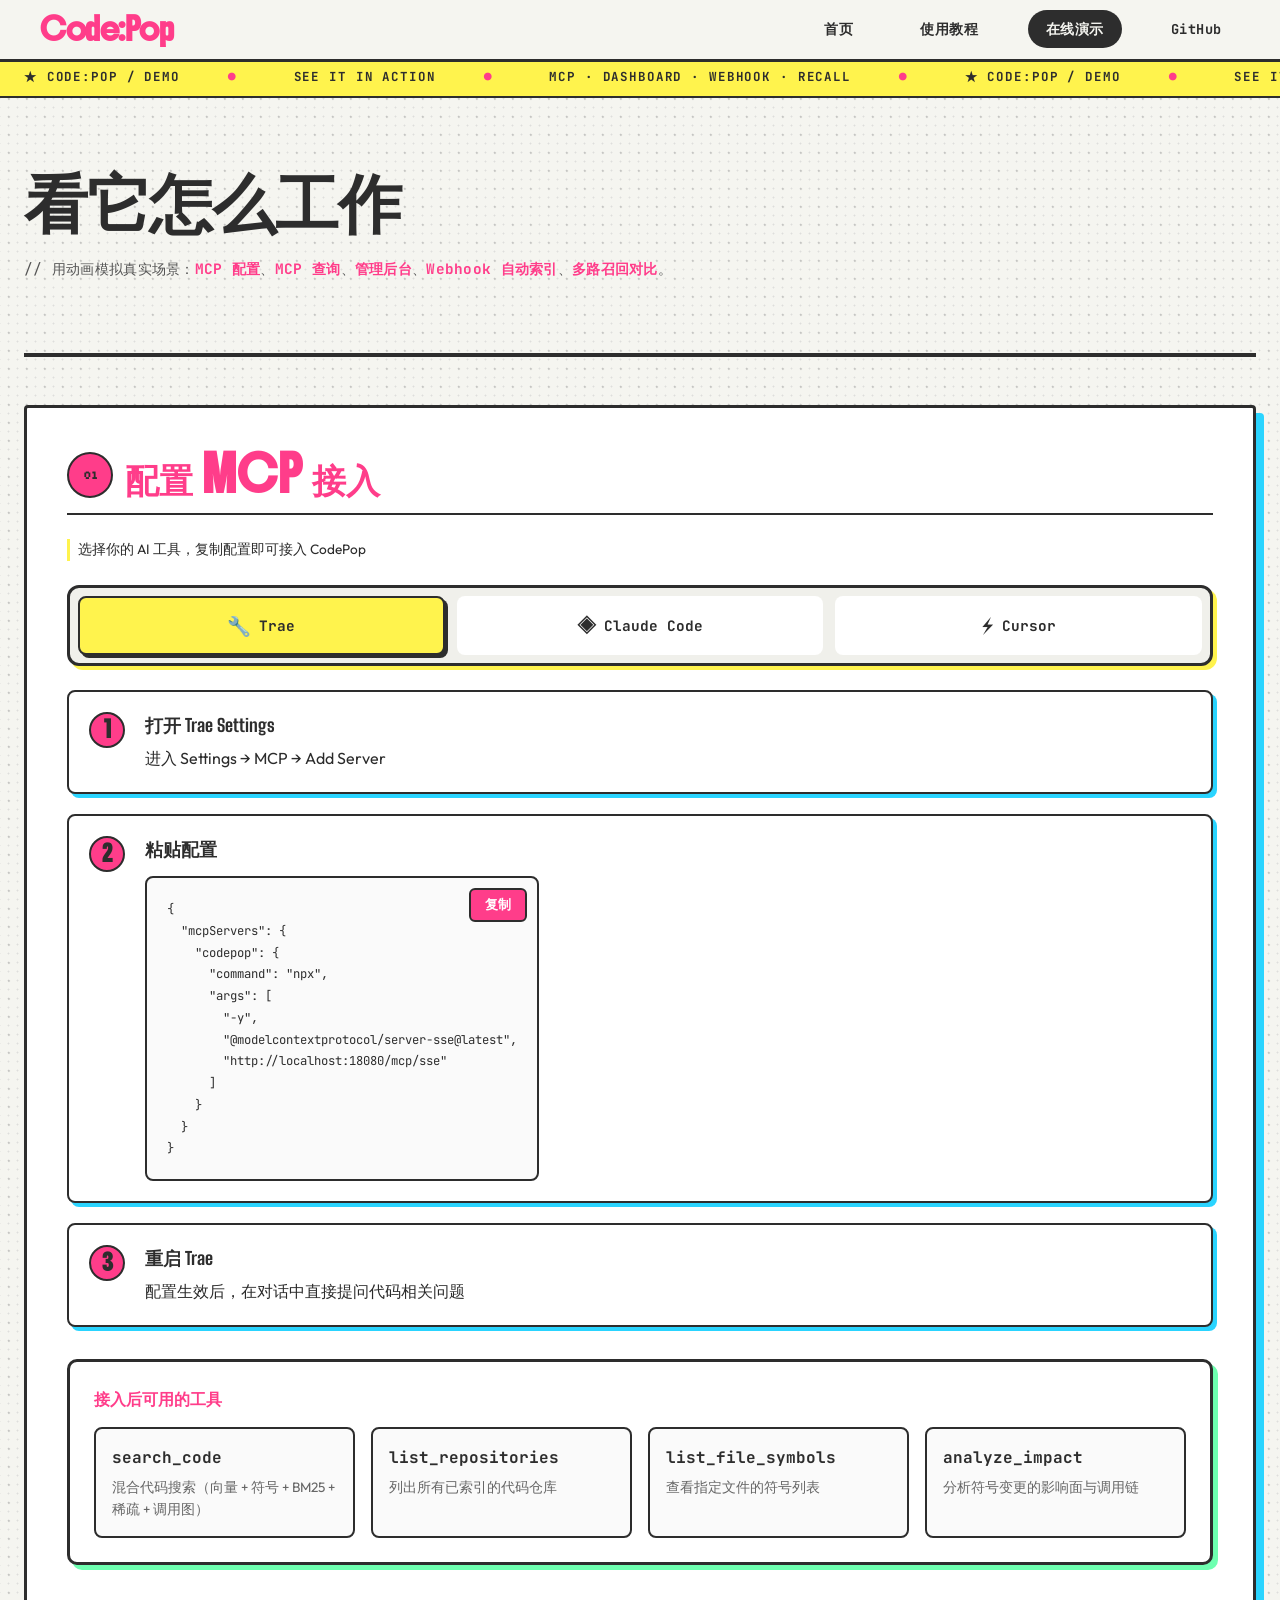
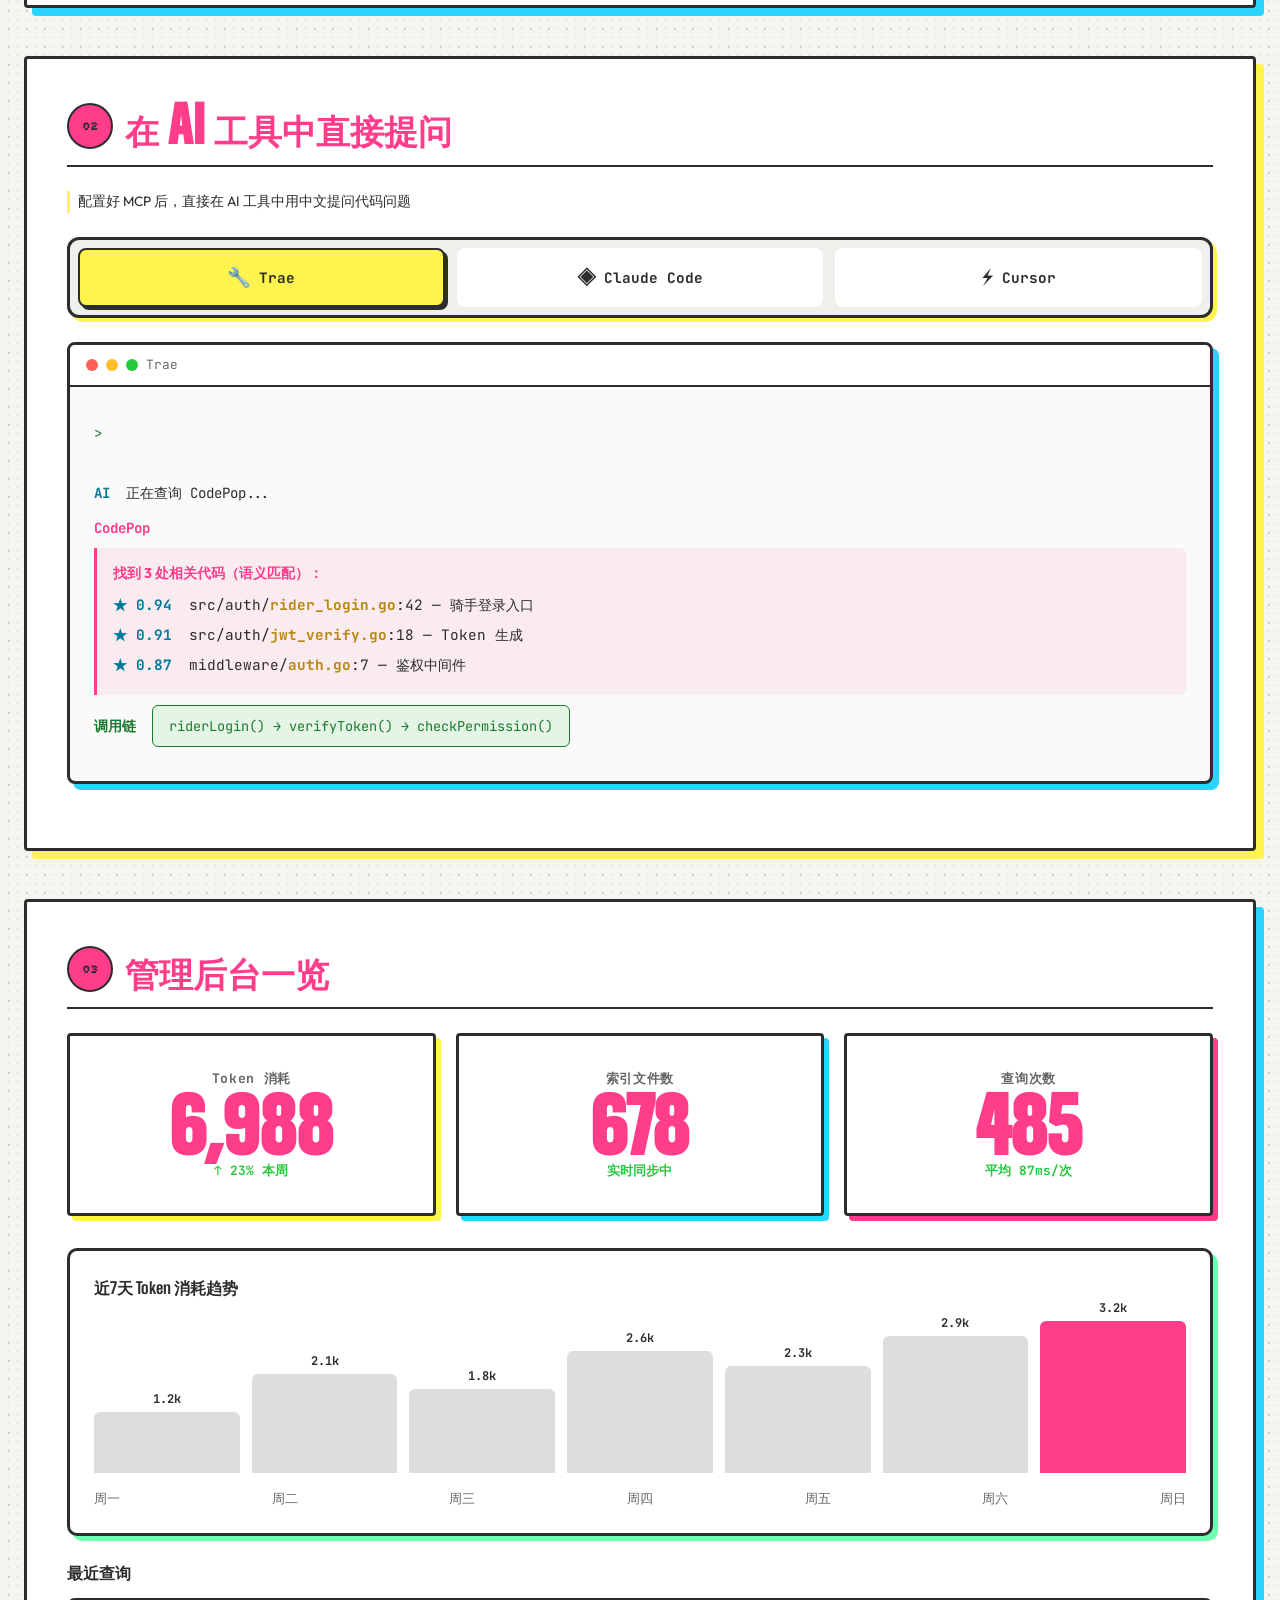
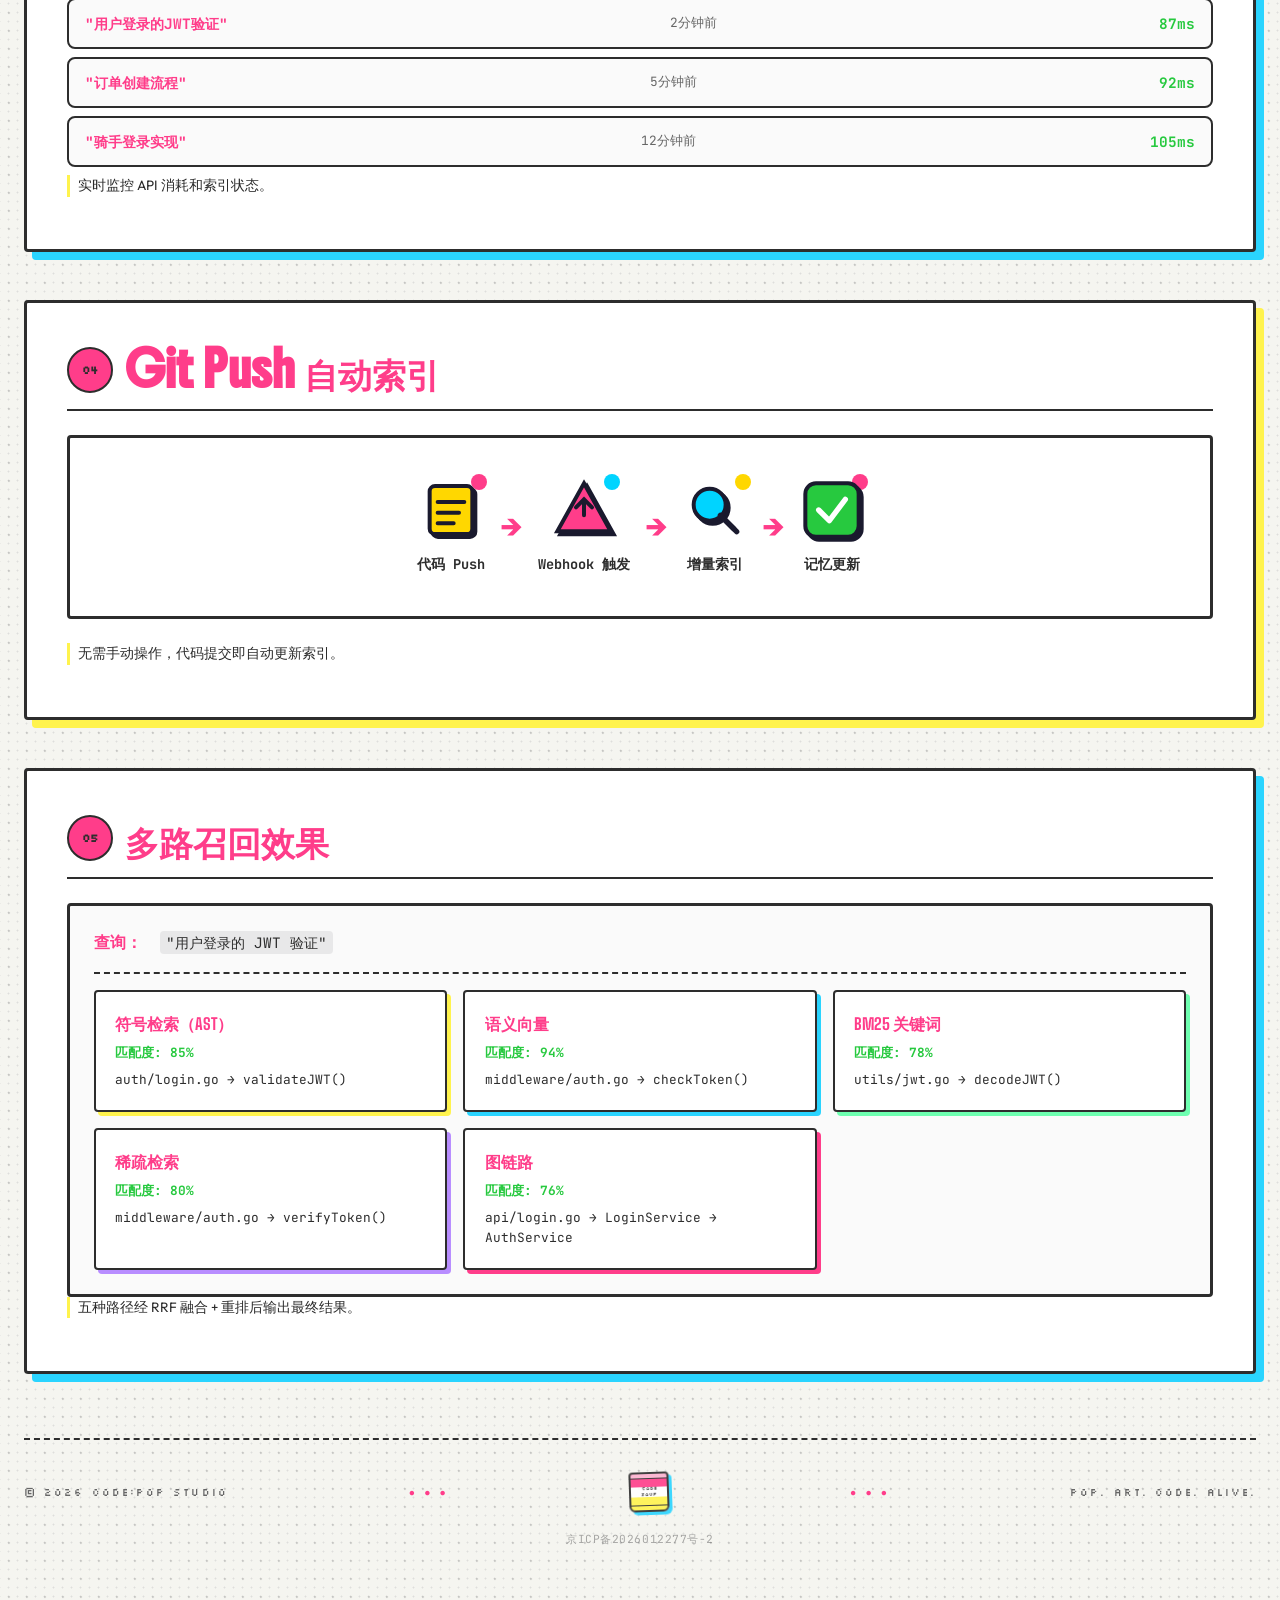
==== commit 81adef5a: "fix(site): 修正官网教程与演示中的事实性错误 - 教程访问端口 3000 → 13000（Docker Compose Web 宿主映射） - Webhook/MCP 端口 8080 → 1" ====
--- a/demo.html
+++ b/demo.html
@@ -4,10 +4,10 @@
   <meta charset="UTF-8">
   <meta name="viewport" content="width=device-width, initial-scale=1.0">
   <title>在线演示 - Code:Pop</title>
-  <meta name="description" content="Code:Pop 在线演示：MCP 接入、管理后台、GitHub Webhook 自动索引、四路召回效果对比，纯 CSS 动画模拟真实交互。">
+  <meta name="description" content="Code:Pop 在线演示：MCP 接入、管理后台、GitHub Webhook 自动索引、多路召回效果对比，纯 CSS 动画模拟真实交互。">
   <meta name="theme-color" content="#F5F5F0">
   <meta property="og:title" content="在线演示 - Code:Pop">
-  <meta property="og:description" content="看它怎么工作 · MCP · Dashboard · Webhook · 四路召回">
+  <meta property="og:description" content="看它怎么工作 · MCP · Dashboard · Webhook · 多路召回">
   <link rel="icon" type="image/svg+xml" href="data:image/svg+xml,%3Csvg xmlns='http://www.w3.org/2000/svg' viewBox='0 0 32 32'%3E%3Crect width='32' height='32' rx='4' fill='%23ff3d8a'/%3E%3C/svg%3E">
   <link rel="stylesheet" href="css/fonts.css">
   <link rel="stylesheet" href="css/main.css">
@@ -40,7 +40,7 @@
   <article class="page demo-page">
     <header class="demo-hero">
       <h1 class="section-title">看它怎么工作</h1>
-      <p class="section-sub">// 用动画模拟真实场景：<span class="k">MCP 配置</span>、<span class="k">MCP 查询</span>、<span class="k">管理后台</span>、<span class="k">Webhook 自动索引</span>、<span class="k">四路召回对比</span>。</p>
+      <p class="section-sub">// 用动画模拟真实场景：<span class="k">MCP 配置</span>、<span class="k">MCP 查询</span>、<span class="k">管理后台</span>、<span class="k">Webhook 自动索引</span>、<span class="k">多路召回对比</span>。</p>
     </header>
 
     <section class="demo-section">
@@ -82,7 +82,7 @@
       "args": [
         "-y",
         "@modelcontextprotocol/server-sse@latest",
-        "http://localhost:8080/mcp/sse"
+        "http://localhost:18080/mcp/sse"
       ]
     }
   }
@@ -120,7 +120,7 @@
       "args": [
         "-y",
         "@modelcontextprotocol/server-sse@latest",
-        "http://localhost:8080/mcp/sse"
+        "http://localhost:18080/mcp/sse"
       ]
     }
   }
@@ -152,7 +152,7 @@
             <h4>选择 SSE 类型并填写 URL</h4>
             <div class="config-block simple">
               <pre><code>Server Type: SSE
-URL: http://localhost:8080/mcp/sse</code></pre>
+URL: http://localhost:18080/mcp/sse</code></pre>
               <button class="copy-btn" onclick="copyConfig(this)">复制 URL</button>
             </div>
           </div>
@@ -170,16 +170,20 @@
         <h4>接入后可用的工具</h4>
         <div class="tools-grid">
           <div class="tool-card">
-            <div class="tool-name">codepop_search</div>
-            <div class="tool-desc">混合代码搜索（向量 + 符号 + BM25 + 调用图）</div>
+            <div class="tool-name">search_code</div>
+            <div class="tool-desc">混合代码搜索（向量 + 符号 + BM25 + 稀疏 + 调用图）</div>
           </div>
           <div class="tool-card">
-            <div class="tool-name">codepop_repos</div>
+            <div class="tool-name">list_repositories</div>
             <div class="tool-desc">列出所有已索引的代码仓库</div>
           </div>
           <div class="tool-card">
-            <div class="tool-name">codepop_symbols</div>
+            <div class="tool-name">list_file_symbols</div>
             <div class="tool-desc">查看指定文件的符号列表</div>
+          </div>
+          <div class="tool-card">
+            <div class="tool-name">analyze_impact</div>
+            <div class="tool-desc">分析符号变更的影响面与调用链</div>
           </div>
         </div>
       </div>
@@ -422,7 +426,7 @@
     </section>
 
     <section class="demo-section">
-      <h2><span class="step-badge">05</span>四路召回效果</h2>
+      <h2><span class="step-badge">05</span>多路召回效果</h2>
       <div class="query-demo">
         <div class="query-input">
           <span class="query-label">查询：</span>
@@ -430,7 +434,7 @@
         </div>
         <div class="recall-results">
           <div class="recall-way">
-            <h4>AST 结构检索</h4>
+            <h4>符号检索（AST）</h4>
             <div class="recall-score">匹配度: 85%</div>
             <div class="recall-match">auth/login.go → validateJWT()</div>
           </div>
@@ -445,12 +449,18 @@
             <div class="recall-match">utils/jwt.go → decodeJWT()</div>
           </div>
           <div class="recall-way">
-            <h4>编辑距离</h4>
-            <div class="recall-score">匹配度: 72%</div>
-            <div class="recall-match">legacy/auth_old.py → jwt_verify()</div>
-          </div>
-        </div>
-      </div>
+            <h4>稀疏检索</h4>
+            <div class="recall-score">匹配度: 80%</div>
+            <div class="recall-match">middleware/auth.go → verifyToken()</div>
+          </div>
+          <div class="recall-way">
+            <h4>图链路</h4>
+            <div class="recall-score">匹配度: 76%</div>
+            <div class="recall-match">api/login.go → LoginService → AuthService</div>
+          </div>
+        </div>
+      </div>
+      <p class="demo-note">五种路径经 RRF 融合 + 重排后输出最终结果。</p>
     </section>
 
     <footer class="foot">
--- a/css/main.css
+++ b/css/main.css
@@ -1248,7 +1248,7 @@
 /* ====== RECALL GRID (DOCS) ====== */
 .recall-grid {
   display: grid;
-  grid-template-columns: repeat(2, 1fr);
+  grid-template-columns: repeat(3, 1fr);
   gap: 1rem;
   margin-top: 1rem;
 }
@@ -1264,6 +1264,7 @@
 .recall-item:nth-child(2) { border-left-color: var(--accent2); }
 .recall-item:nth-child(3) { border-left-color: var(--accent3); }
 .recall-item:nth-child(4) { border-left-color: var(--accent5); }
+.recall-item:nth-child(5) { border-left-color: var(--accent6); }
 
 .recall-item h4 {
   font-family: var(--font-headline);
@@ -1280,23 +1281,23 @@
 
 /* ====== TERMINAL DEMO ====== */
 .terminal-demo {
-  background: var(--code-bg);
+  background: var(--bg2);
   border-radius: 8px;
   overflow: hidden;
   margin: 1.5rem 0;
   border: 3px solid var(--ink);
-  box-shadow: 6px 6px 0 var(--accent);
+  box-shadow: 6px 6px 0 var(--accent2);
 }
 
 .terminal-header {
-  background: #2a2a4e;
+  background: var(--bg3);
   padding: 10px 16px;
   display: flex;
   align-items: center;
   gap: 8px;
   font-family: var(--font-mono);
   font-size: 0.8rem;
-  color: #888;
+  color: var(--muted);
   border-bottom: 2px solid var(--ink);
 }
 
@@ -1316,7 +1317,7 @@
   font-family: var(--font-mono);
   font-size: 0.88rem;
   line-height: 1.8;
-  color: #e0e0e0;
+  color: var(--ink);
   min-height: 180px;
 }
 
@@ -1325,12 +1326,12 @@
 }
 
 .terminal-body .prompt {
-  color: #27c93f;
+  color: #1a7a2e;
   margin-right: 8px;
 }
 
 .terminal-body .ai-label {
-  color: #00d4ff;
+  color: #007a99;
   margin-right: 8px;
   font-weight: 700;
 }
@@ -1345,7 +1346,7 @@
   display: inline-block;
   overflow: hidden;
   white-space: nowrap;
-  border-right: 2px solid #ff3d8a;
+  border-right: 2px solid var(--accent);
   animation: typing 2s steps(30) forwards, blink 0.8s step-end infinite;
   vertical-align: bottom;
   max-width: 100%;
@@ -1356,11 +1357,11 @@
   padding: 0.8rem 1rem;
   background: rgba(255, 61, 138, 0.08);
   border-radius: 0 6px 6px 0;
-  border-left: 3px solid #ff3d8a;
+  border-left: 3px solid var(--accent);
 }
 
 .code-result p {
-  color: #ff3d8a;
+  color: var(--accent);
   font-weight: 600;
   margin: 0 0 0.4rem;
 }
@@ -1373,23 +1374,23 @@
 
 .code-result li {
   margin: 0.25rem 0;
-  color: #e0e0e0;
+  color: var(--ink-soft);
   font-size: 0.9rem;
 }
 
 .code-result .score {
-  color: #00d4ff;
+  color: #007a99;
   font-weight: 700;
   margin-right: 8px;
 }
 
 .code-result .hl {
-  color: #ffd700;
+  color: #b8860b;
   font-weight: 600;
 }
 
 .chain-label {
-  color: #27c93f;
+  color: #1a7a2e;
   font-weight: 700;
   margin-right: 8px;
 }
@@ -1398,21 +1399,21 @@
   display: inline-block;
   padding: 8px 16px;
   background: rgba(39, 201, 63, 0.1);
-  border: 1px solid #27c93f;
+  border: 1px solid #1a7a2e;
   border-radius: 6px;
   font-family: var(--font-mono);
   font-size: 0.85rem;
-  color: #27c93f;
+  color: #1a7a2e;
 }
 
 .ascii-graph {
   font-family: var(--font-mono);
   font-size: 0.8rem;
   line-height: 1.6;
-  color: #ffd700;
+  color: var(--ink-soft);
   white-space: pre;
   padding: 12px;
-  background: rgba(255, 215, 0, 0.05);
+  background: rgba(255, 215, 0, 0.1);
   border-radius: 6px;
   margin-top: 8px;
 }
@@ -1737,7 +1738,7 @@
 
 .recall-results {
   display: grid;
-  grid-template-columns: repeat(2, 1fr);
+  grid-template-columns: repeat(3, 1fr);
   gap: 1rem;
 }
 
@@ -1752,6 +1753,7 @@
 .recall-way:nth-child(2) { box-shadow: 4px 4px 0 var(--accent2); }
 .recall-way:nth-child(3) { box-shadow: 4px 4px 0 var(--accent5); }
 .recall-way:nth-child(4) { box-shadow: 4px 4px 0 var(--accent6); }
+.recall-way:nth-child(5) { box-shadow: 4px 4px 0 var(--accent); }
 
 .recall-way h4 {
   color: var(--accent);
@@ -1811,9 +1813,10 @@
 }
 
 .mcp-tab.active {
-  background: var(--ink);
-  color: var(--bg);
+  background: var(--accent3);
+  color: var(--ink);
   border-color: var(--ink);
+  box-shadow: 3px 3px 0 var(--ink);
 }
 
 .tab-icon {
@@ -1875,8 +1878,8 @@
 }
 
 .config-block pre {
-  background: var(--code-bg);
-  color: #e0e0e0;
+  background: var(--bg2);
+  color: var(--ink);
   padding: 20px;
   border-radius: 8px;
   overflow-x: auto;
@@ -1887,7 +1890,15 @@
 }
 
 .config-block.simple pre {
-  background: #2a2a4e;
+  background: var(--bg2);
+  color: var(--ink);
+}
+
+.config-block pre code {
+  background: transparent;
+  color: inherit;
+  padding: 0;
+  border-radius: 0;
 }
 
 .copy-btn {
@@ -1933,7 +1944,7 @@
 
 .tools-grid {
   display: grid;
-  grid-template-columns: repeat(3, 1fr);
+  grid-template-columns: repeat(4, 1fr);
   gap: 16px;
 }
 
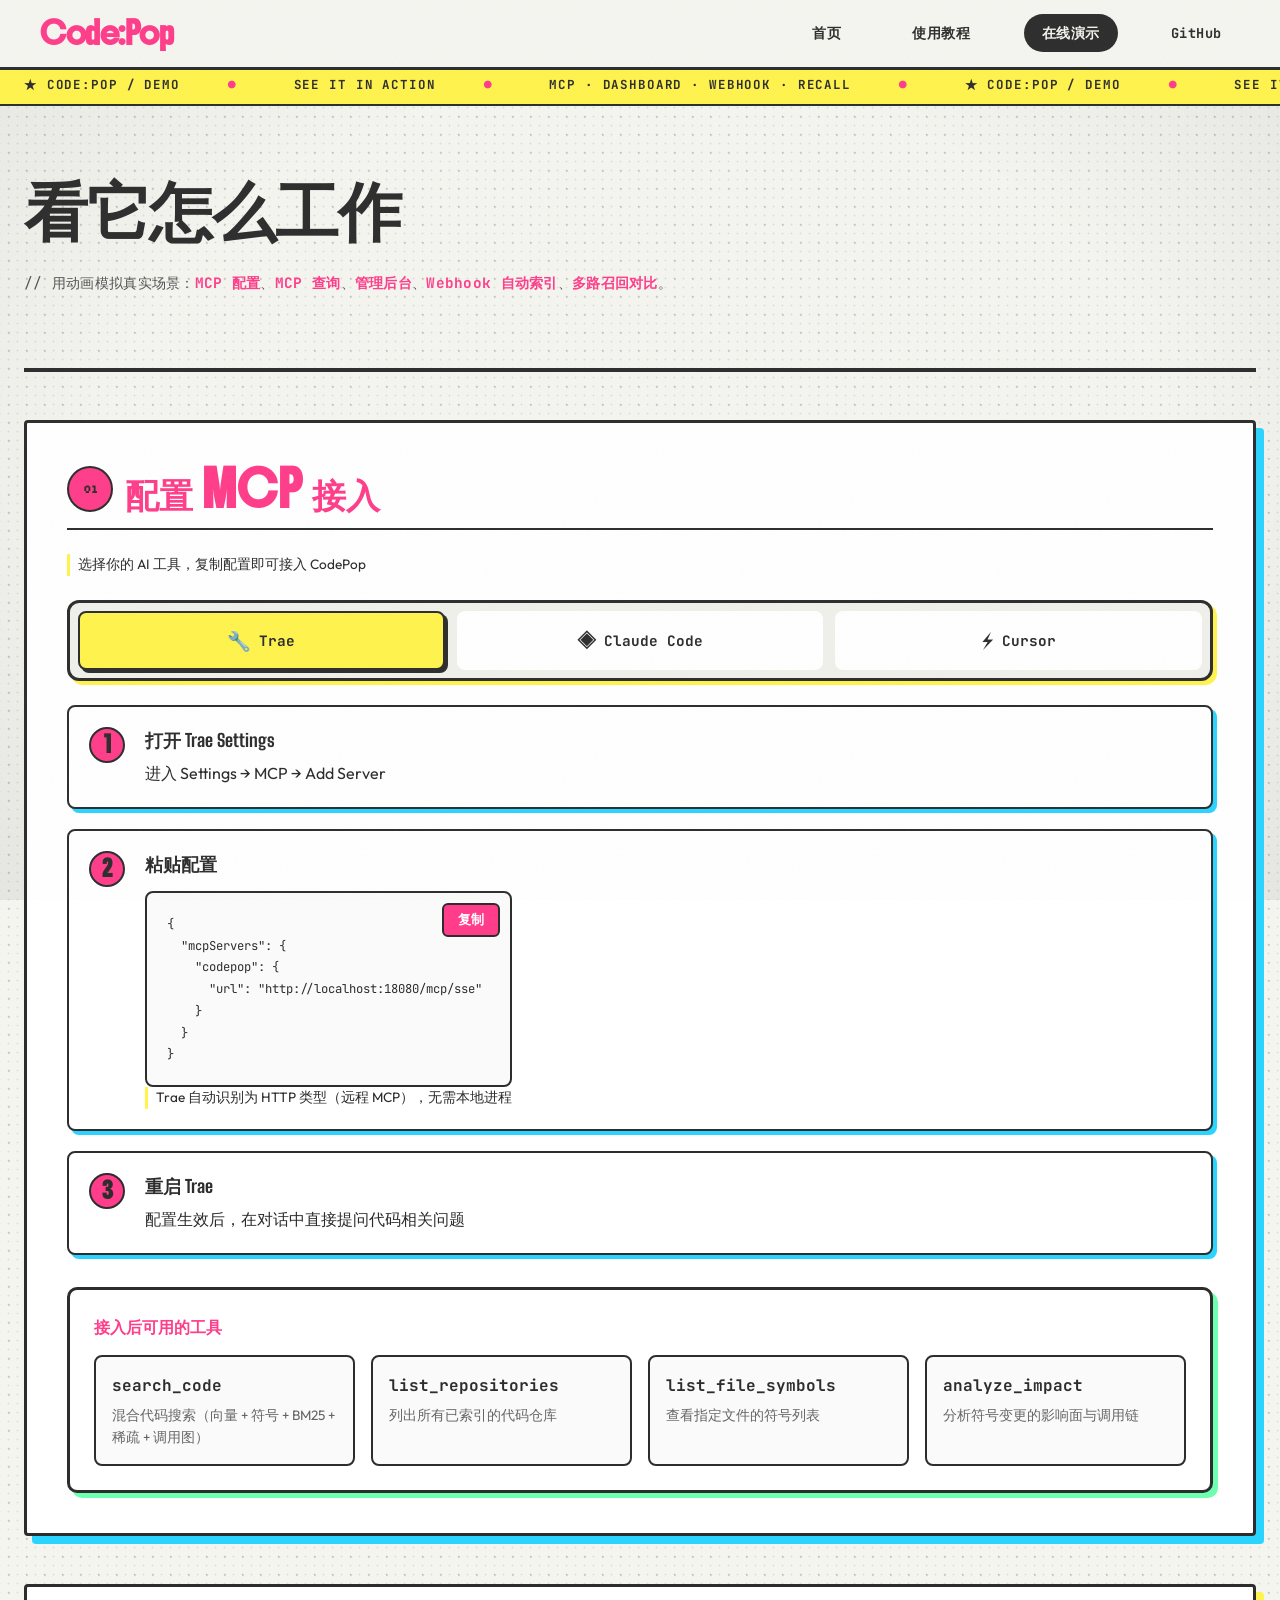
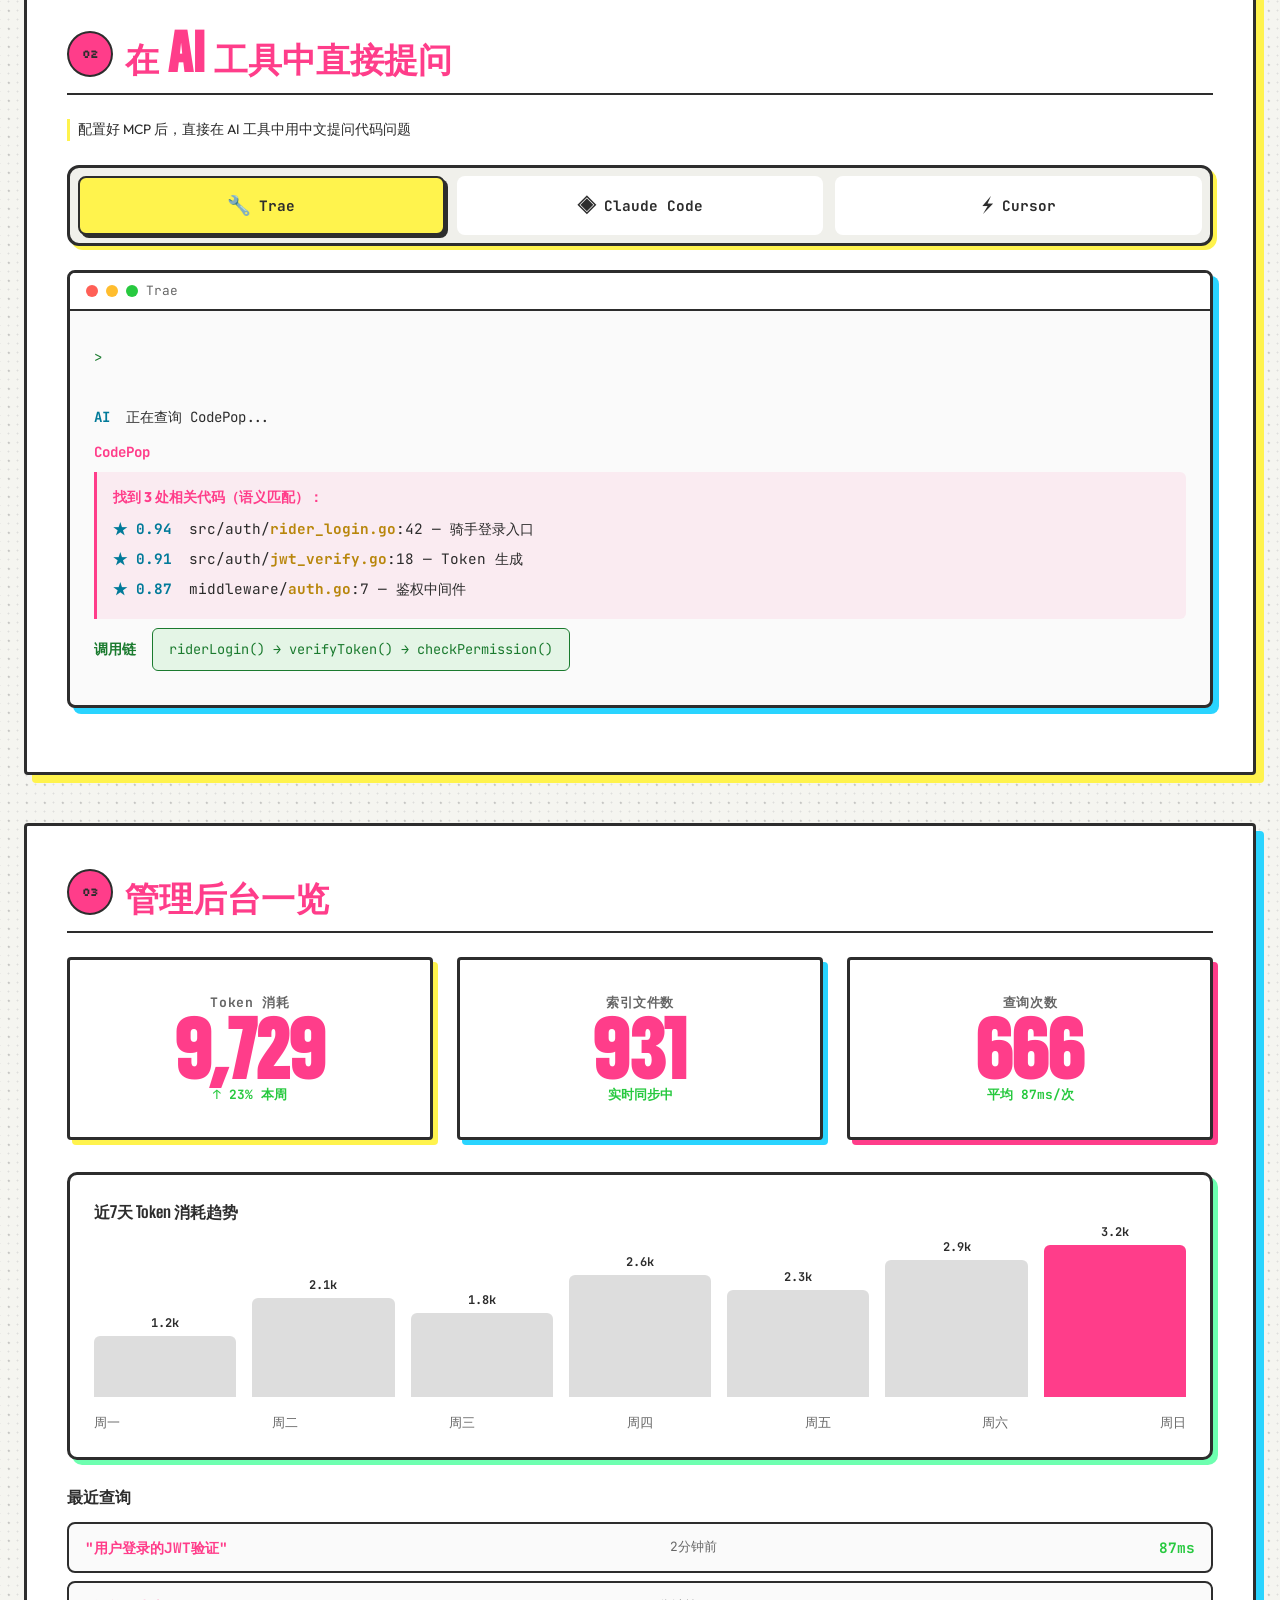
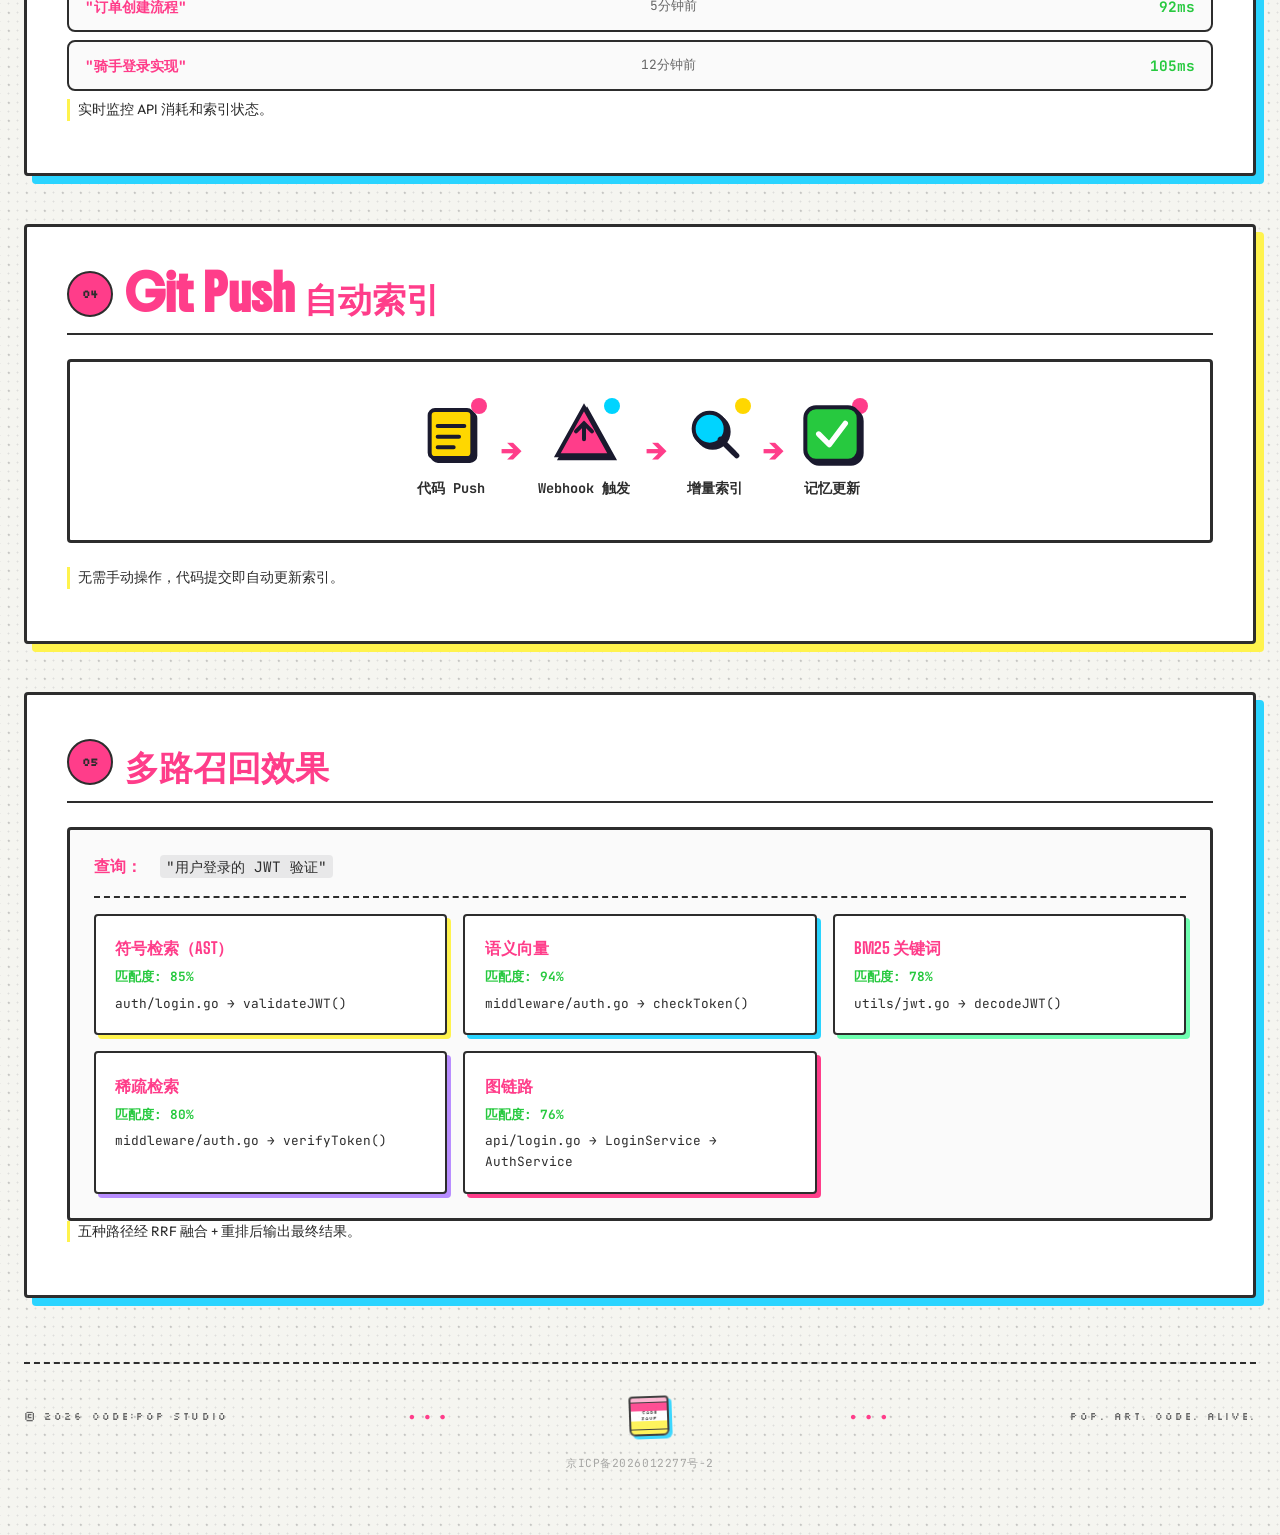
==== commit abcdd69d: "fix(docs): 修正 MCP 接入配置为 Streamable HTTP 直连 后端实际使用 Streamable HTTP 传输，原配置中的 npx @modelcontextprotocol" ====
--- a/demo.html
+++ b/demo.html
@@ -78,17 +78,13 @@
               <pre><code>{
   "mcpServers": {
     "codepop": {
-      "command": "npx",
-      "args": [
-        "-y",
-        "@modelcontextprotocol/server-sse@latest",
-        "http://localhost:18080/mcp/sse"
-      ]
+      "url": "http://localhost:18080/mcp/sse"
     }
   }
 }</code></pre>
               <button class="copy-btn" onclick="copyConfig(this)">复制</button>
             </div>
+            <p class="demo-note">Trae 自动识别为 HTTP 类型（远程 MCP），无需本地进程</p>
           </div>
         </div>
         <div class="mcp-step">
@@ -116,17 +112,14 @@
               <pre><code>{
   "mcpServers": {
     "codepop": {
-      "command": "npx",
-      "args": [
-        "-y",
-        "@modelcontextprotocol/server-sse@latest",
-        "http://localhost:18080/mcp/sse"
-      ]
+      "type": "http",
+      "url": "http://localhost:18080/mcp/sse"
     }
   }
 }</code></pre>
               <button class="copy-btn" onclick="copyConfig(this)">复制</button>
             </div>
+            <p class="demo-note">Claude Code 原生支持 Streamable HTTP 直连，无需 npx 转发</p>
           </div>
         </div>
         <div class="mcp-step">
@@ -149,11 +142,23 @@
         <div class="mcp-step">
           <div class="step-num">2</div>
           <div class="step-content">
-            <h4>选择 SSE 类型并填写 URL</h4>
+            <h4>选择 HTTP 类型并填写 URL</h4>
             <div class="config-block simple">
-              <pre><code>Server Type: SSE
+              <pre><code>Server Type: HTTP
 URL: http://localhost:18080/mcp/sse</code></pre>
               <button class="copy-btn" onclick="copyConfig(this)">复制 URL</button>
+            </div>
+            <p>或写入项目根目录 <code>.cursor/mcp.json</code>：</p>
+            <div class="config-block">
+              <pre><code>{
+  "mcpServers": {
+    "codepop": {
+      "type": "http",
+      "url": "http://localhost:18080/mcp/sse"
+    }
+  }
+}</code></pre>
+              <button class="copy-btn" onclick="copyConfig(this)">复制</button>
             </div>
           </div>
         </div>
--- a/css/main.css
+++ b/css/main.css
@@ -12,12 +12,18 @@
   --muted: #666666;
   --rule: #2D2D2D;
   --code-bg: #1A1A2E;
-  --accent: #ff3d8a;       /* 荧光粉 */
-  --accent2: #2ad4ff;      /* 电蓝 */
-  --accent3: #fff34d;      /* 柠檬黄 */
-  --accent4: #ff8a3d;      /* 警示橙 */
-  --accent5: #6effb0;      /* 薄荷绿 */
-  --accent6: #b88dff;      /* 紫 */
+  --accent: #ff3d8a;       /* 荧光粉 - 品牌主色 */
+  --accent2: #2ad4ff;      /* 电蓝 - 科技/信息 */
+  --accent3: #fff34d;      /* 柠檬黄 - 高亮/警示 */
+  --accent4: #ff8a3d;      /* 警示橙 - 辅助 */
+  --accent5: #6effb0;      /* 薄荷绿 - 辅助 */
+  --accent5-deep: #34d399; /* 薄荷绿-深 (高对比文本) */
+  --accent6: #b88dff;      /* 紫 - 辅助 */
+  /* v2: transparency variants for subtle section backgrounds */
+  --accent-10: rgba(255, 61, 138, 0.08);
+  --accent2-10: rgba(42, 212, 255, 0.08);
+  --accent3-10: rgba(255, 243, 77, 0.08);
+  --accent5-10: rgba(52, 211, 153, 0.08);
   --font-display: 'Boldonse', 'EricaOne', sans-serif;
   --font-headline: 'BigShoulders', 'EricaOne', sans-serif;
   --font-body: 'Outfit', system-ui, sans-serif;
@@ -38,12 +44,56 @@
     radial-gradient(circle, rgba(26, 26, 46, 0.10) 0 0.9px, transparent 1.1px);
   background-size: 18px 18px, 9px 9px;
   background-position: 0 0, 4px 4px;
+  /* v2: font smoothing */
+  -webkit-font-smoothing: antialiased;
+  -moz-osx-font-smoothing: grayscale;
+  /* v2: Ben-Day dot slow scroll animation */
+  animation: dots-drift 120s linear infinite;
+}
+/* v2: body padding-top for fixed nav (kept from original second body rule) */
+body { padding-top: 64px; }
+
+/* v2: global noise texture overlay */
+body::after {
+  content: '';
+  position: fixed;
+  inset: 0;
+  pointer-events: none;
+  z-index: 9999;
+  opacity: 0.04;
+  background-image: url("data:image/svg+xml,%3Csvg viewBox='0 0 256 256' xmlns='http://www.w3.org/2000/svg'%3E%3Cfilter id='n'%3E%3CfeTurbulence type='fractalNoise' baseFrequency='0.9' numOctaves='4' stitchTiles='stitch'/%3E%3C/filter%3E%3Crect width='100%25' height='100%25' filter='url(%23n)'/%3E%3C/svg%3E");
+  background-size: 256px 256px;
 }
 
 .page {
   max-width: 1280px;
   margin: 0 auto;
   padding: 2rem 1.5rem 4rem;
+}
+.page { padding-top: 2.5rem; }
+
+/* v2: page position for vignette */
+.page { position: relative; }
+
+/* v2: subtle vignette effect on page edges */
+.page::before {
+  content: '';
+  position: fixed;
+  inset: 0;
+  pointer-events: none;
+  z-index: -1;
+  background: radial-gradient(ellipse at center, transparent 58%, rgba(45,45,45,0.07) 100%);
+}
+
+/* ====== SECTION DIVIDER ====== */
+.section-divider {
+  height: 8px;
+  width: 100%;
+  margin: 3rem 0;
+  border: 2px solid var(--ink);
+  background: linear-gradient(90deg, var(--accent), var(--accent2), var(--accent3));
+  opacity: 0.9;
+  border-radius: 4px;
 }
 
 /* ====== TICKER BAR ====== */
@@ -60,6 +110,7 @@
   border-top: 2px solid var(--ink);
   border-bottom: 2px solid var(--ink);
 }
+.ticker { margin-top: 0; }
 .ticker-track { display: inline-block; animation: scroll 40s linear infinite; }
 .ticker span { padding: 0 1.5rem; }
 .ticker .dot { color: var(--accent); }
@@ -68,7 +119,7 @@
 /* ====== HERO ====== */
 .hero {
   position: relative;
-  padding: 4.5rem 0 2.5rem;
+  padding: 4rem 0 2rem; /* aligned to 8px grid */
   border-bottom: 4px solid var(--ink);
   background: rgba(250, 250, 250, 0.72);
   box-shadow: 0 6px 0 var(--accent3);
@@ -123,10 +174,29 @@
   display: flex;
   align-items: baseline;
   flex-wrap: wrap;
+  position: relative;
+}
+.product-name .word-code,
+.product-name .word-pop {
+  position: relative;
 }
 .product-name .word-code {
   color: var(--ink);
   text-shadow: 6px 6px 0 var(--accent), 12px 12px 0 var(--accent2);
+  /* v2: chromatic aberration breathing animation */
+  animation: glitch-breathe 4s ease-in-out infinite;
+}
+.product-name .word-code::after {
+  content: 'Code';
+  position: absolute;
+  left: 0;
+  top: 0;
+  color: var(--accent);
+  opacity: 0.18;
+  mix-blend-mode: screen;
+  pointer-events: none;
+  z-index: -1;
+  animation: glitch-breathe 4s ease-in-out infinite, glitch-shift 4s ease-in-out infinite;
 }
 .product-name .colon {
   color: var(--accent);
@@ -136,14 +206,44 @@
 .product-name .word-pop {
   color: var(--ink);
   text-shadow: 6px 6px 0 var(--accent3), 12px 12px 0 var(--accent);
+  /* v2: chromatic aberration breathing animation (offset delay) */
+  animation: glitch-breathe 4s ease-in-out infinite 0.5s;
+}
+.product-name .word-pop::after {
+  content: 'Pop';
+  position: absolute;
+  left: 0;
+  top: 0;
+  color: var(--accent3);
+  opacity: 0.18;
+  mix-blend-mode: screen;
+  pointer-events: none;
+  z-index: -1;
+  animation: glitch-breathe 4s ease-in-out infinite 0.5s, glitch-shift 4s ease-in-out infinite 0.5s;
 }
 @keyframes blink { 0%, 50% { opacity: 1; } 50.01%, 100% { opacity: 0.2; } }
 
+/* v2: glitch-breathe keyframes */
+@keyframes glitch-breathe {
+  0%, 100% { text-shadow: 4px 4px 0 var(--accent), 8px 8px 0 var(--accent2), 12px 12px 0 rgba(255, 61, 138, 0.22); }
+  25% { text-shadow: 6px 5px 0 var(--accent), 10px 9px 0 var(--accent2), -2px 0 0 rgba(42, 212, 255, 0.28); }
+  50% { text-shadow: 8px 8px 0 var(--accent), 16px 16px 0 var(--accent2), 2px 0 0 rgba(255, 243, 77, 0.32); }
+  75% { text-shadow: 6px 6px 0 var(--accent), 12px 12px 0 var(--accent2), -1px 0 0 rgba(255, 61, 138, 0.28); }
+}
+
+@keyframes glitch-shift {
+  0%, 100% { transform: translate(0, 0); }
+  20% { transform: translate(2px, -1px); }
+  40% { transform: translate(-2px, 1px); }
+  60% { transform: translate(1px, 2px); }
+  80% { transform: translate(-1px, -2px); }
+}
+
 .product-name-cn {
-  font-family: var(--font-headline);
-  font-weight: 700;
+  font-family: 'PingFang SC', 'Microsoft YaHei', 'Noto Sans SC', var(--font-headline), sans-serif;
+  font-weight: 900;
   font-size: clamp(2rem, 5vw, 3.5rem);
-  letter-spacing: 0.05em;
+  letter-spacing: 0.08em;
   color: var(--ink);
   margin-top: 0.5rem;
 }
@@ -153,7 +253,7 @@
   font-family: var(--font-display);
   font-size: clamp(2.2rem, 6vw, 4.2rem);
   line-height: 1;
-  letter-spacing: -0.02em;
+  letter-spacing: 0.08em;
   margin: 2.5rem 0 1.5rem;
   color: var(--ink);
 }
@@ -166,7 +266,7 @@
   font-size: clamp(1.12rem, 1.8vw, 1.38rem);
   line-height: 1.8;
   color: var(--ink-soft);
-  max-width: 820px;
+  max-width: 800px;
   letter-spacing: 0.02em;
   border-left: 4px solid var(--accent);
   padding-left: 1rem;
@@ -179,9 +279,9 @@
   color: var(--ink);
   font-weight: 700;
 }
-.sub-tagline .pop-pink { color: #FF5A8A; font-weight: 700; text-shadow: 1px 1px 0 var(--ink); }
-.sub-tagline .pop-cyan { color: #00F0FF; font-weight: 700; text-shadow: 1px 1px 0 var(--ink); }
-.sub-tagline .pop-yellow { color: #FFEA00; font-weight: 700; text-shadow: 1px 1px 0 var(--ink); }
+.sub-tagline .pop-pink { color: var(--accent); font-weight: 700; text-shadow: 1px 1px 0 var(--ink); }
+.sub-tagline .pop-cyan { color: var(--accent2); font-weight: 700; text-shadow: 1px 1px 0 var(--ink); }
+.sub-tagline .pop-yellow { color: #d4b000; font-weight: 700; text-shadow: 1px 1px 0 var(--ink); }
 .sub-tagline .hi { color: var(--accent); }
 .sub-tagline .hi2 { color: var(--accent2); }
 
@@ -190,7 +290,7 @@
   display: flex;
   align-items: center;
   gap: 1rem;
-  margin: 5rem 0 1.5rem;
+  margin: 5rem 0 2rem; /* aligned to 8px grid */
   flex-wrap: wrap;
 }
 .section-tag .num {
@@ -198,8 +298,12 @@
   font-size: 4rem;
   line-height: 1;
   color: var(--accent);
-  -webkit-text-stroke: 1.5px var(--ink);
   text-shadow: 4px 4px 0 var(--bg3);
+  /* v2: stamp/seal effect */
+  transform: rotate(-3deg);
+  -webkit-text-stroke: 2.5px var(--ink);
+  filter: drop-shadow(2px 2px 0 rgba(0,0,0,0.12));
+  animation: stamp-pop 0.5s ease-out;
 }
 .section-tag .num.b { color: var(--accent2); }
 .section-tag .num.c { color: var(--accent3); }
@@ -217,12 +321,17 @@
 .section-tag .bar.d { background: var(--accent5); }
 .section-tag .bar.e { background: var(--accent6); }
 
+@keyframes stamp-pop {
+  0% { transform: rotate(-8deg) scale(1.35); opacity: 0; }
+  100% { transform: rotate(-3deg) scale(1); opacity: 1; }
+}
+
 .section-title {
   font-family: var(--font-display);
   font-size: clamp(2.4rem, 5vw, 4rem);
   line-height: 0.95;
   letter-spacing: -0.02em;
-  margin-bottom: 36px;
+  margin-bottom: 40px; /* aligned to 8px grid */
   color: var(--ink);
 }
 .section-title .hi { background: var(--accent); color: var(--ink); padding: 0 0.15em; border: 2px solid var(--ink); }
@@ -233,7 +342,7 @@
   display: block;
   font-family: var(--font-mono);
   font-size: 0.9rem;
-  line-height: 1.55;
+  line-height: 1.75;
   color: #555555;
   margin: 0.25rem 0 2.5rem;
   letter-spacing: 0.02em;
@@ -243,7 +352,7 @@
 
 /* ====== ARCHITECTURE FLOW ====== */
 .arch-wrap {
-  background: rgba(250, 250, 250, 0.94);
+  background: var(--accent2-10);
   border: 3px solid var(--ink);
   border-radius: 4px;
   padding: 2rem 1.5rem 1.7rem;
@@ -341,6 +450,8 @@
   grid-template-columns: 42px 1fr;
   gap: 0.8rem;
   align-items: center;
+  /* v2: subtle hover lift */
+  transition: transform 0.15s ease, box-shadow 0.15s ease;
 }
 .arch-lane.warm .arch-card { color: var(--accent); }
 .arch-lane.cool .arch-card { color: var(--accent2); }
@@ -348,15 +459,30 @@
   content: '\2193';
   position: absolute;
   left: 21px;
-  bottom: -20px;
+  bottom: -22px;
   transform: translateX(-50%);
   font-family: var(--font-display);
-  font-size: 1.1rem;
+  font-size: 1.15rem;
   color: currentColor;
   text-shadow: 0 0 6px var(--bg);
   z-index: 3;
+  width: 28px;
+  height: 28px;
+  display: flex;
+  align-items: center;
+  justify-content: center;
+  background: var(--bg3);
+  border: 2px solid currentColor;
+  border-radius: 50%;
+  filter: drop-shadow(0 0 4px currentColor);
 }
 .arch-card:last-child::after { display: none; }
+
+/* v2: arch-card hover effects */
+.arch-card:hover { transform: translateY(-2px); }
+.arch-lane.warm .arch-card:hover { box-shadow: 4px 4px 0 var(--accent); }
+.arch-lane.cool .arch-card:hover { box-shadow: 4px 4px 0 var(--accent2); }
+
 .arch-badge {
   font-family: var(--font-headline);
   font-weight: 700;
@@ -383,7 +509,7 @@
   font-family: var(--font-body);
   font-size: 0.9rem;
   color: var(--ink-soft);
-  line-height: 1.35;
+  line-height: 1.4;
   margin-top: 0.18rem;
 }
 .arch-note {
@@ -447,6 +573,23 @@
     10px 0 0 rgba(42, 212, 255, 0.95),
     0 0 40px rgba(255, 243, 77, 0.22);
 }
+.memory-core::after {
+  content: 'CODE \2192 MEMORY \2192 QUERY';
+  position: absolute;
+  bottom: -2.4rem;
+  left: 50%;
+  transform: translateX(-50%);
+  font-family: var(--font-pixel);
+  font-size: 0.55rem;
+  letter-spacing: 0.12em;
+  color: var(--accent);
+  background: var(--bg3);
+  padding: 0.3rem 0.7rem;
+  border: 2px solid var(--accent);
+  white-space: nowrap;
+  z-index: 4;
+  box-shadow: 2px 2px 0 rgba(0,0,0,0.12);
+}
 .memory-core .core-label {
   font-family: var(--font-display);
   font-size: 1.65rem;
@@ -473,22 +616,18 @@
 }
 .memory-core .core-note span {
   display: block;
-  text-shadow:
-    -2px -2px 0 #FFFFFF,
-     2px -2px 0 #FFFFFF,
-    -2px  2px 0 #FFFFFF,
-     2px  2px 0 #FFFFFF,
-     0   -2px 0 #FFFFFF,
-     0    2px 0 #FFFFFF,
-    -2px  0   0 #FFFFFF,
-     2px  0   0 #FFFFFF;
+  /* v2: removed 8-direction white stroke shadow to avoid conflict with glow effects */
 }
 .memory-core .core-note .breath {
   color: var(--accent2);
   margin-bottom: 0.35rem;
+  /* v2: dual-color cyan glow effect */
+  text-shadow: 0 0 20px rgba(42, 212, 255, 0.6), 0 0 40px rgba(255, 61, 138, 0.3);
 }
 .memory-core .core-note .arrive {
   color: #FF006E;
+  /* v2: dual-color pink glow effect */
+  text-shadow: 0 0 20px rgba(255, 61, 138, 0.6), 0 0 40px rgba(42, 212, 255, 0.25);
 }
 .arch-caption {
   margin-top: 1.2rem;
@@ -536,6 +675,7 @@
   padding: 0.8rem 0.7rem;
   overflow: hidden;
   font-family: var(--font-mono);
+  transition: transform 0.15s ease, box-shadow 0.15s ease;
 }
 .can:nth-child(4n) { border-right: none; }
 .can:nth-last-child(-n+4) { border-bottom: none; }
@@ -545,9 +685,19 @@
 .can.v3 { background: var(--accent3); color: var(--ink); }
 .can.v4 { background: var(--accent2); color: var(--ink); }
 .can.v5 { background: var(--bg3); color: var(--ink); }
-.can.v6 { background: var(--accent5); color: var(--ink); }
+.can.v6 { background: var(--accent5-deep); color: var(--ink); } /* v2: was var(--accent5), now deep for text contrast */
 .can.v7 { background: var(--accent6); color: var(--ink); }
 .can.v8 { background: var(--accent4); color: var(--ink); }
+
+.can:hover { transform: translateY(-2px); }
+.can.v1:hover { box-shadow: inset 0 0 0 2px var(--ink), 4px 4px 0 var(--accent); }
+.can.v2:hover { box-shadow: inset 0 0 0 2px var(--ink), 4px 4px 0 var(--accent2); }
+.can.v3:hover { box-shadow: inset 0 0 0 2px var(--ink), 4px 4px 0 var(--accent3); }
+.can.v4:hover { box-shadow: inset 0 0 0 2px var(--ink), 4px 4px 0 var(--accent2); }
+.can.v5:hover { box-shadow: inset 0 0 0 2px var(--ink), 4px 4px 0 var(--accent6); }
+.can.v6:hover { box-shadow: inset 0 0 0 2px var(--ink), 4px 4px 0 var(--accent5-deep); }
+.can.v7:hover { box-shadow: inset 0 0 0 2px var(--ink), 4px 4px 0 var(--accent6); }
+.can.v8:hover { box-shadow: inset 0 0 0 2px var(--ink), 4px 4px 0 var(--accent4); }
 
 .can-band-top {
   display: flex;
@@ -583,7 +733,7 @@
 .can-desc {
   font-family: var(--font-body);
   font-size: 0.78rem;
-  line-height: 1.35;
+  line-height: 1.7;
   margin-top: 0.2rem;
 }
 .can-band-bot {
@@ -602,7 +752,7 @@
   grid-template-columns: 1.05fr 1fr;
   gap: 0;
   border: 3px solid var(--ink);
-  background: var(--bg3);
+  background: var(--accent-10); /* v2: subtle pink tint background */
   border-radius: 4px;
   margin-bottom: 3rem;
 }
@@ -630,6 +780,8 @@
   transform: rotate(-2deg);
   margin-bottom: 1.5rem;
   letter-spacing: 0.1em;
+  /* v2: paper sticker feel */
+  box-shadow: 2px 2px 0 rgba(0,0,0,0.2);
 }
 .pain-headline {
   font-family: var(--font-headline);
@@ -643,7 +795,7 @@
 .pain-headline .strike {
   text-decoration: line-through;
   text-decoration-color: var(--accent);
-  text-decoration-thickness: 4px;
+  text-decoration-thickness: 3px;
   color: var(--muted);
 }
 .pain-headline .alive-flash { color: var(--accent); font-style: italic; }
@@ -652,7 +804,7 @@
   font-family: var(--font-body);
   color: var(--ink-soft);
   font-size: 0.98rem;
-  line-height: 1.7;
+  line-height: 1.8;
   position: relative;
 }
 .pain-body strong { color: var(--accent); font-weight: 700; }
@@ -709,6 +861,11 @@
   letter-spacing: 0.02em;
 }
 .scenario .meta strong { color: var(--ink-soft); }
+
+/* v2: color-aware card hover for scenarios */
+.scenario.s1:hover { border-color: var(--accent3); box-shadow: 4px 4px 0 var(--accent3); }
+.scenario.s2:hover { border-color: var(--accent); box-shadow: 4px 4px 0 var(--accent); }
+.scenario.s3:hover { border-color: var(--accent2); box-shadow: 4px 4px 0 var(--accent2); }
 
 /* ====== FEATURE GRID ====== */
 .feature-grid {
@@ -728,11 +885,17 @@
   min-height: 520px;
   display: flex;
   flex-direction: column;
+  transition: transform 0.15s ease, box-shadow 0.15s ease;
 }
 .feat:last-child { border-right: none; }
 .feat.f1 { background: var(--accent); color: var(--ink); }
 .feat.f2 { background: var(--accent2); color: var(--ink); }
 .feat.f3 { background: var(--accent3); color: var(--ink); }
+
+.feat:hover { transform: translateY(-2px); }
+.feat.f1:hover { box-shadow: inset 0 0 0 3px var(--ink), 4px 4px 0 var(--accent3); }
+.feat.f2:hover { box-shadow: inset 0 0 0 3px var(--ink), 4px 4px 0 var(--accent); }
+.feat.f3:hover { box-shadow: inset 0 0 0 3px var(--ink), 4px 4px 0 var(--accent2); }
 
 .feat-num {
   font-family: var(--font-display);
@@ -772,7 +935,7 @@
 .feat-desc {
   font-family: var(--font-body);
   font-size: 0.92rem;
-  line-height: 1.55;
+  line-height: 1.75;
   margin-bottom: 1rem;
 }
 .feat-desc strong { font-weight: 700; }
@@ -785,6 +948,9 @@
   color: var(--bg3);
   margin-bottom: 0.9rem;
   letter-spacing: 0.02em;
+  /* v2: fabric/cloth texture */
+  background-image: repeating-linear-gradient(45deg, transparent, transparent 2px, rgba(255,255,255,0.04) 2px, rgba(255,255,255,0.04) 4px);
+  font-variant: small-caps;
 }
 .feat.f1 .feat-stack { color: var(--accent3); }
 .feat.f2 .feat-stack { color: var(--accent); }
@@ -797,10 +963,64 @@
   font-family: var(--font-mono);
   font-size: 0.72rem;
   line-height: 1.55;
-  padding: 0.85rem 0.95rem;
+  padding: 2rem 0.95rem 0.85rem;
   border: 2px solid var(--code-bg);
   box-shadow: 5px 5px 0 var(--code-bg);
   overflow-x: auto;
+  /* v2: macOS terminal dots */
+  position: relative;
+  border-radius: 6px;
+  border-left: 20px solid #121225;
+  transition: transform 0.15s ease, box-shadow 0.15s ease;
+}
+.feat-snippet:hover { transform: translateY(-2px); }
+.feat.f1 .feat-snippet:hover { box-shadow: 5px 5px 0 var(--accent3); }
+.feat.f2 .feat-snippet:hover { box-shadow: 5px 5px 0 var(--accent); }
+.feat.f3 .feat-snippet:hover { box-shadow: 5px 5px 0 var(--accent2); }
+/* v2: macOS terminal title bar */
+.feat-snippet::before {
+  content: '';
+  position: absolute;
+  top: 0;
+  left: 0;
+  right: 0;
+  height: 28px;
+  background: #16162a;
+  border-bottom: 1px solid rgba(255,255,255,0.08);
+  border-radius: 6px 6px 0 0;
+}
+/* v2: macOS terminal traffic light dots */
+.feat-snippet::after {
+  content: '';
+  position: absolute;
+  top: 9px;
+  left: 12px;
+  width: 10px;
+  height: 10px;
+  border-radius: 50%;
+  background: #ff5f56;
+  box-shadow: 16px 0 0 #ffbd2e, 32px 0 0 #27c93f;
+  z-index: 1;
+}
+/* v2: optional line-number gutter class (requires HTML markup to activate) */
+.feat-snippet.with-lines {
+  counter-reset: line;
+  padding-left: 3.5rem;
+}
+.feat-snippet.with-lines span.line,
+.feat-snippet.with-lines code {
+  counter-increment: line;
+  position: relative;
+}
+.feat-snippet.with-lines span.line::before,
+.feat-snippet.with-lines code::before {
+  content: counter(line, decimal-leading-zero);
+  position: absolute;
+  left: -2.5rem;
+  color: #6b6d7e;
+  font-size: 0.65rem;
+  width: 2rem;
+  text-align: right;
 }
 .feat-snippet .pp { color: var(--accent); }
 .feat-snippet .gg { color: var(--accent3); }
@@ -825,6 +1045,9 @@
   position: relative;
   overflow: hidden;
 }
+/* v2: subtle tinted backgrounds for case cards */
+.case-wrap .case.c1 { background: var(--accent-10); }
+.case-wrap .case.c2 { background: var(--accent2-10); }
 .case-head {
   padding: 1.5rem;
   display: flex;
@@ -867,7 +1090,7 @@
   font-family: var(--font-headline);
   font-weight: 700;
   font-size: 1.4rem;
-  line-height: 1.15;
+  line-height: 1.7;
   color: var(--ink);
   margin-bottom: 1rem;
   padding-left: 1.2rem;
@@ -976,6 +1199,19 @@
   box-shadow: 6px 6px 0 var(--accent), 12px 12px 0 var(--accent2);
   margin-top: 0.5rem;
   text-align: left;
+  /* v2: sticky note appearance */
+  transform: rotate(2deg);
+  border-radius: 2px;
+  position: relative;
+}
+/* v2: sticky note lined texture */
+.cta-cmd::before {
+  content: '';
+  position: absolute;
+  top: 0; left: 0; right: 0; bottom: 0;
+  background-image: repeating-linear-gradient(45deg, transparent, transparent 3px, rgba(255,255,255,0.06) 3px, rgba(255,255,255,0.06) 6px);
+  pointer-events: none;
+  border-radius: inherit;
 }
 .cta-cmd .prompt { color: var(--accent); margin-right: 0.5rem; }
 .cta-cmd .cmd-line { display: block; }
@@ -1061,7 +1297,7 @@
   display: flex;
   justify-content: space-between;
   align-items: center;
-  padding: 12px 40px;
+  padding: 16px 40px;
   background: var(--bg);
   border-bottom: 3px solid var(--ink);
   z-index: 1000;
@@ -1077,7 +1313,7 @@
 }
 
 .nav-links a {
-  margin-left: 28px;
+  margin-left: 32px;
   text-decoration: none;
   color: var(--ink);
   font-family: var(--font-mono);
@@ -1121,11 +1357,6 @@
   transition: all 0.25s;
 }
 
-/* offset body for fixed nav + ticker */
-body { padding-top: 56px; }
-.ticker { margin-top: 0; }
-.page { padding-top: 2.5rem; }
-
 /* ====== DOCS & DEMO PAGES ====== */
 .doc-page .doc-hero,
 .demo-page .demo-hero {
@@ -1191,10 +1422,11 @@
 
 /* ====== CODE BLOCKS ====== */
 .code-block {
+  position: relative;
   background: var(--code-bg);
   color: #e0e0e0;
-  padding: 1.25rem 1.5rem;
-  border-radius: 4px;
+  padding: 2.5rem 1.5rem 1.25rem;
+  border-radius: 6px;
   overflow-x: auto;
   font-family: var(--font-mono);
   font-size: 0.85rem;
@@ -1202,6 +1434,33 @@
   margin: 1rem 0 1.25rem;
   border: 2px solid var(--ink);
   box-shadow: 5px 5px 0 var(--accent2);
+}
+
+/* v2: macOS terminal title bar for code-block */
+.code-block::before {
+  content: '';
+  position: absolute;
+  top: 0;
+  left: 0;
+  right: 0;
+  height: 28px;
+  background: #16162a;
+  border-bottom: 1px solid rgba(255,255,255,0.08);
+  border-radius: 6px 6px 0 0;
+}
+
+/* v2: macOS terminal traffic light dots for code-block */
+.code-block::after {
+  content: '';
+  position: absolute;
+  top: 9px;
+  left: 12px;
+  width: 10px;
+  height: 10px;
+  border-radius: 50%;
+  background: #ff5f56;
+  box-shadow: 16px 0 0 #ffbd2e, 32px 0 0 #27c93f;
+  z-index: 1;
 }
 
 .code-block code {
@@ -1291,7 +1550,7 @@
 
 .terminal-header {
   background: var(--bg3);
-  padding: 10px 16px;
+  padding: 8px 16px;
   display: flex;
   align-items: center;
   gap: 8px;
@@ -1483,7 +1742,7 @@
 .dashboard-preview {
   display: grid;
   grid-template-columns: repeat(3, 1fr);
-  gap: 1.25rem;
+  gap: 1.5rem;
   margin: 1.5rem 0;
 }
 
@@ -1542,7 +1801,7 @@
 .chart-bars {
   display: flex;
   align-items: flex-end;
-  gap: 12px;
+  gap: 16px;
   height: 160px;
   padding-bottom: 8px;
 }
@@ -1988,6 +2247,10 @@
       0 8px 0 rgba(42, 212, 255, 0.95),
       0 0 40px rgba(255, 243, 77, 0.22);
   }
+  .memory-core::after {
+    bottom: -2rem;
+    font-size: 0.5rem;
+  }
   .arch-caption { grid-template-columns: 1fr; text-align: left; }
   .arch-caption .cool-text { text-align: left; }
   .arch-caption .mid-text { justify-self: start; }
@@ -2006,7 +2269,7 @@
   .pain-left { border-right: none; border-bottom: 3px solid var(--ink); }
 }
 @media (max-width: 768px) {
-  .top-nav { padding: 12px 20px; }
+  .top-nav { padding: 16px 20px; }
   .nav-toggle { display: flex; }
   .nav-links {
     position: absolute;
@@ -2061,3 +2324,9 @@
     text-shadow: 3px 3px 0 var(--accent), 6px 6px 0 var(--accent2);
   }
 }
+
+/* v2: Ben-Day dot slow scroll animation */
+@keyframes dots-drift {
+  0% { background-position: 0 0, 4px 4px; }
+  100% { background-position: 0 900px, 4px 904px; }
+}
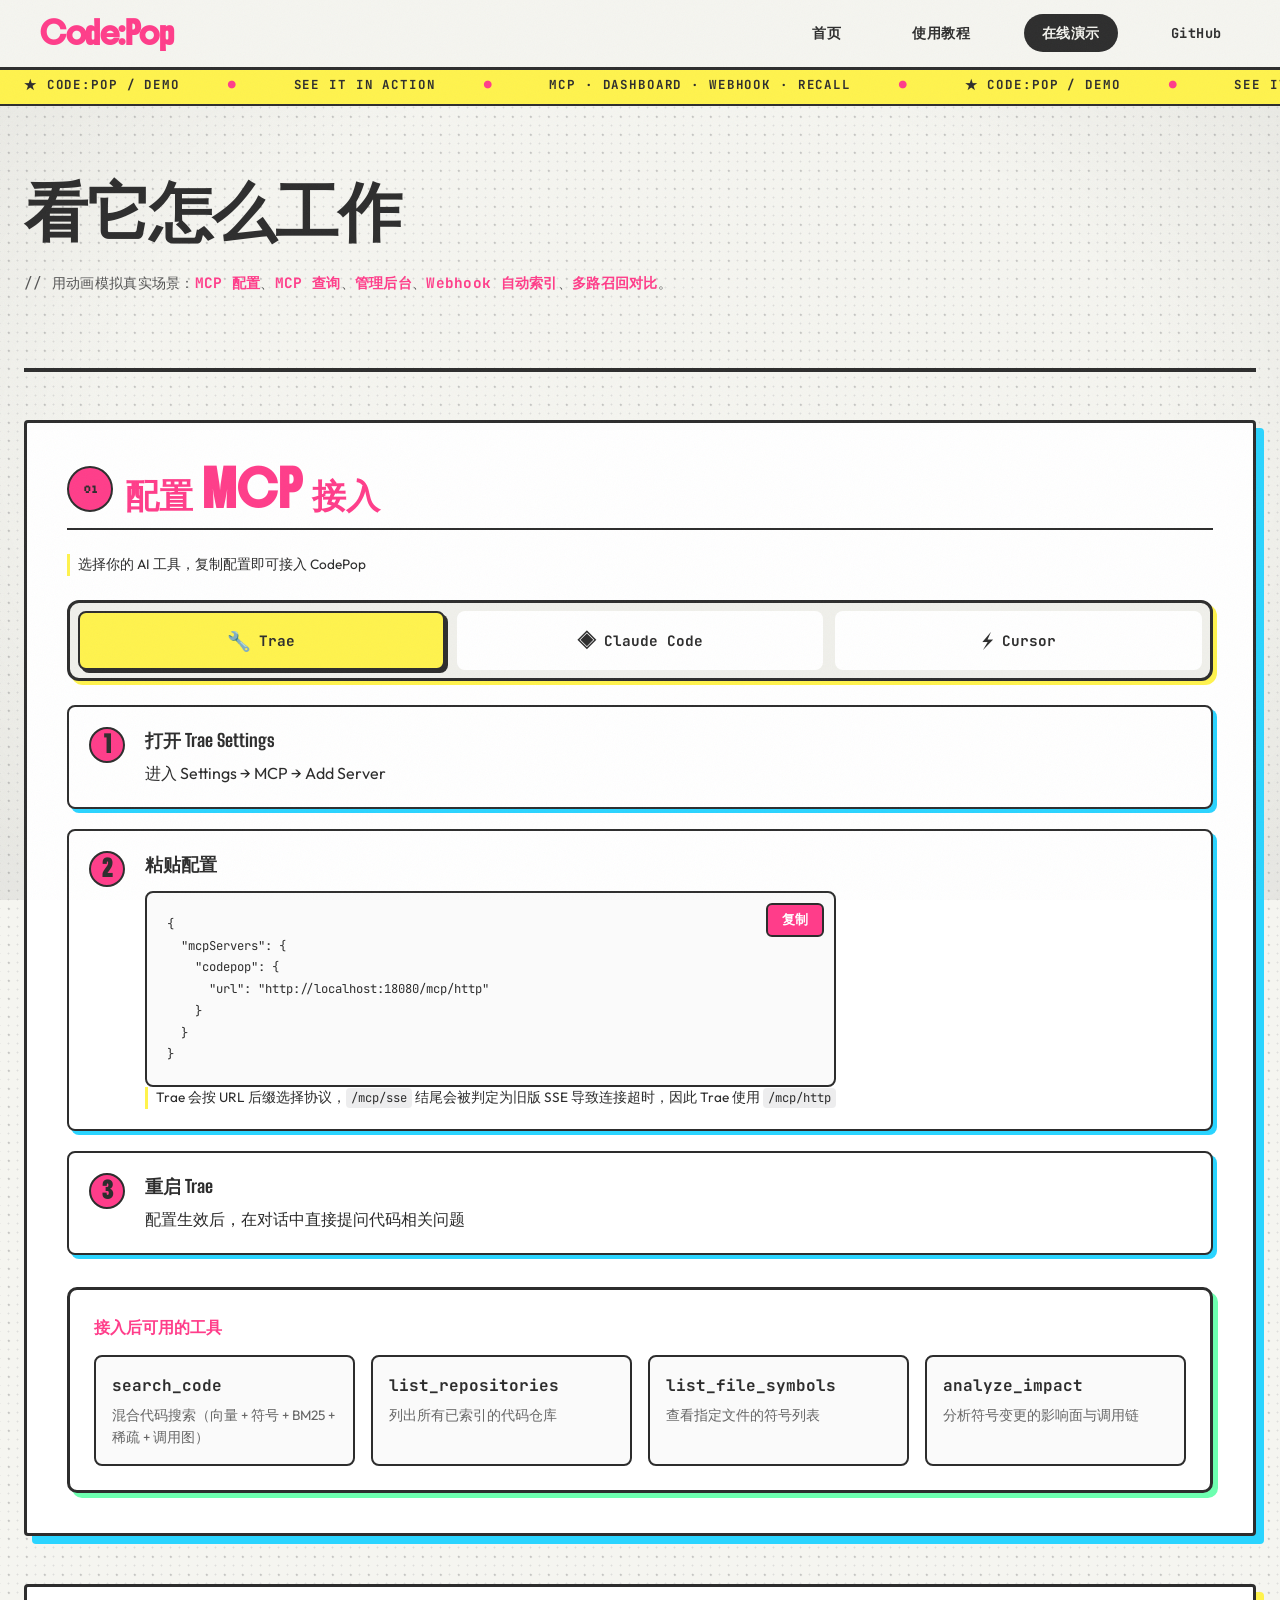
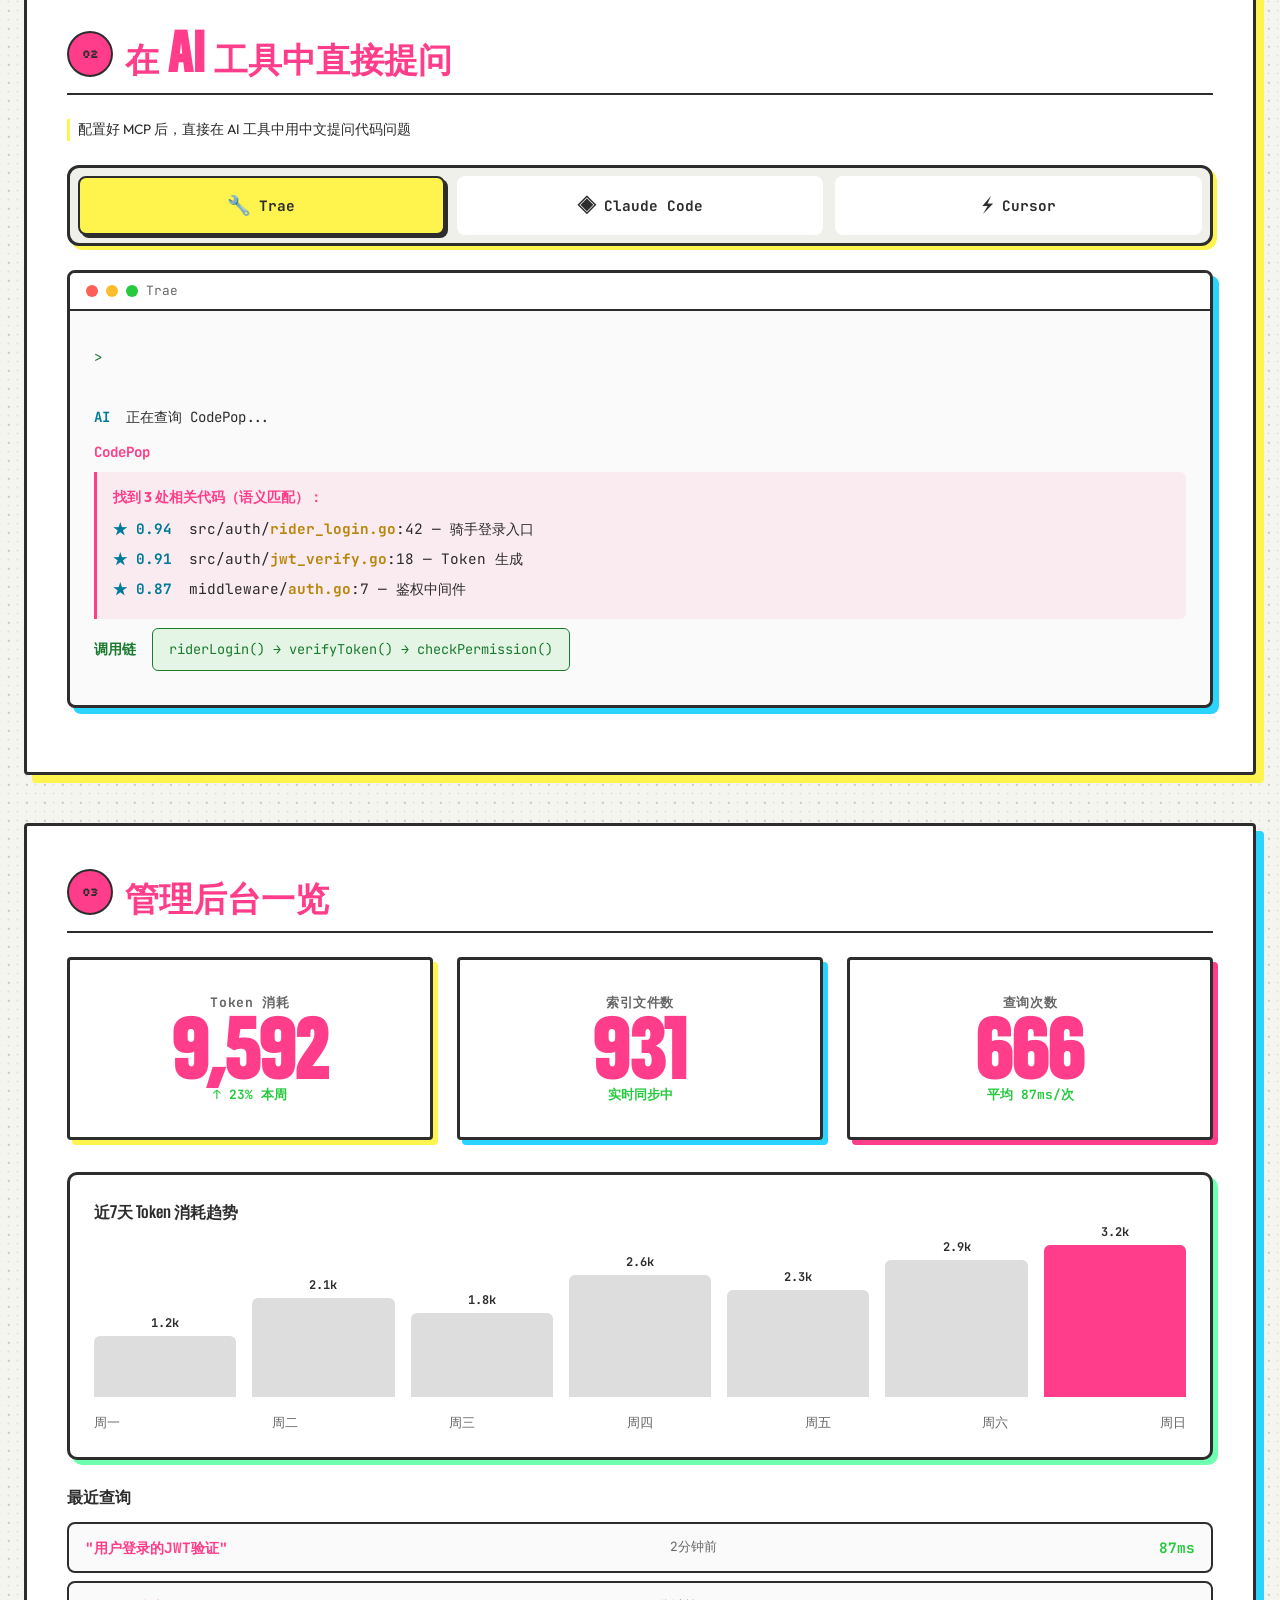
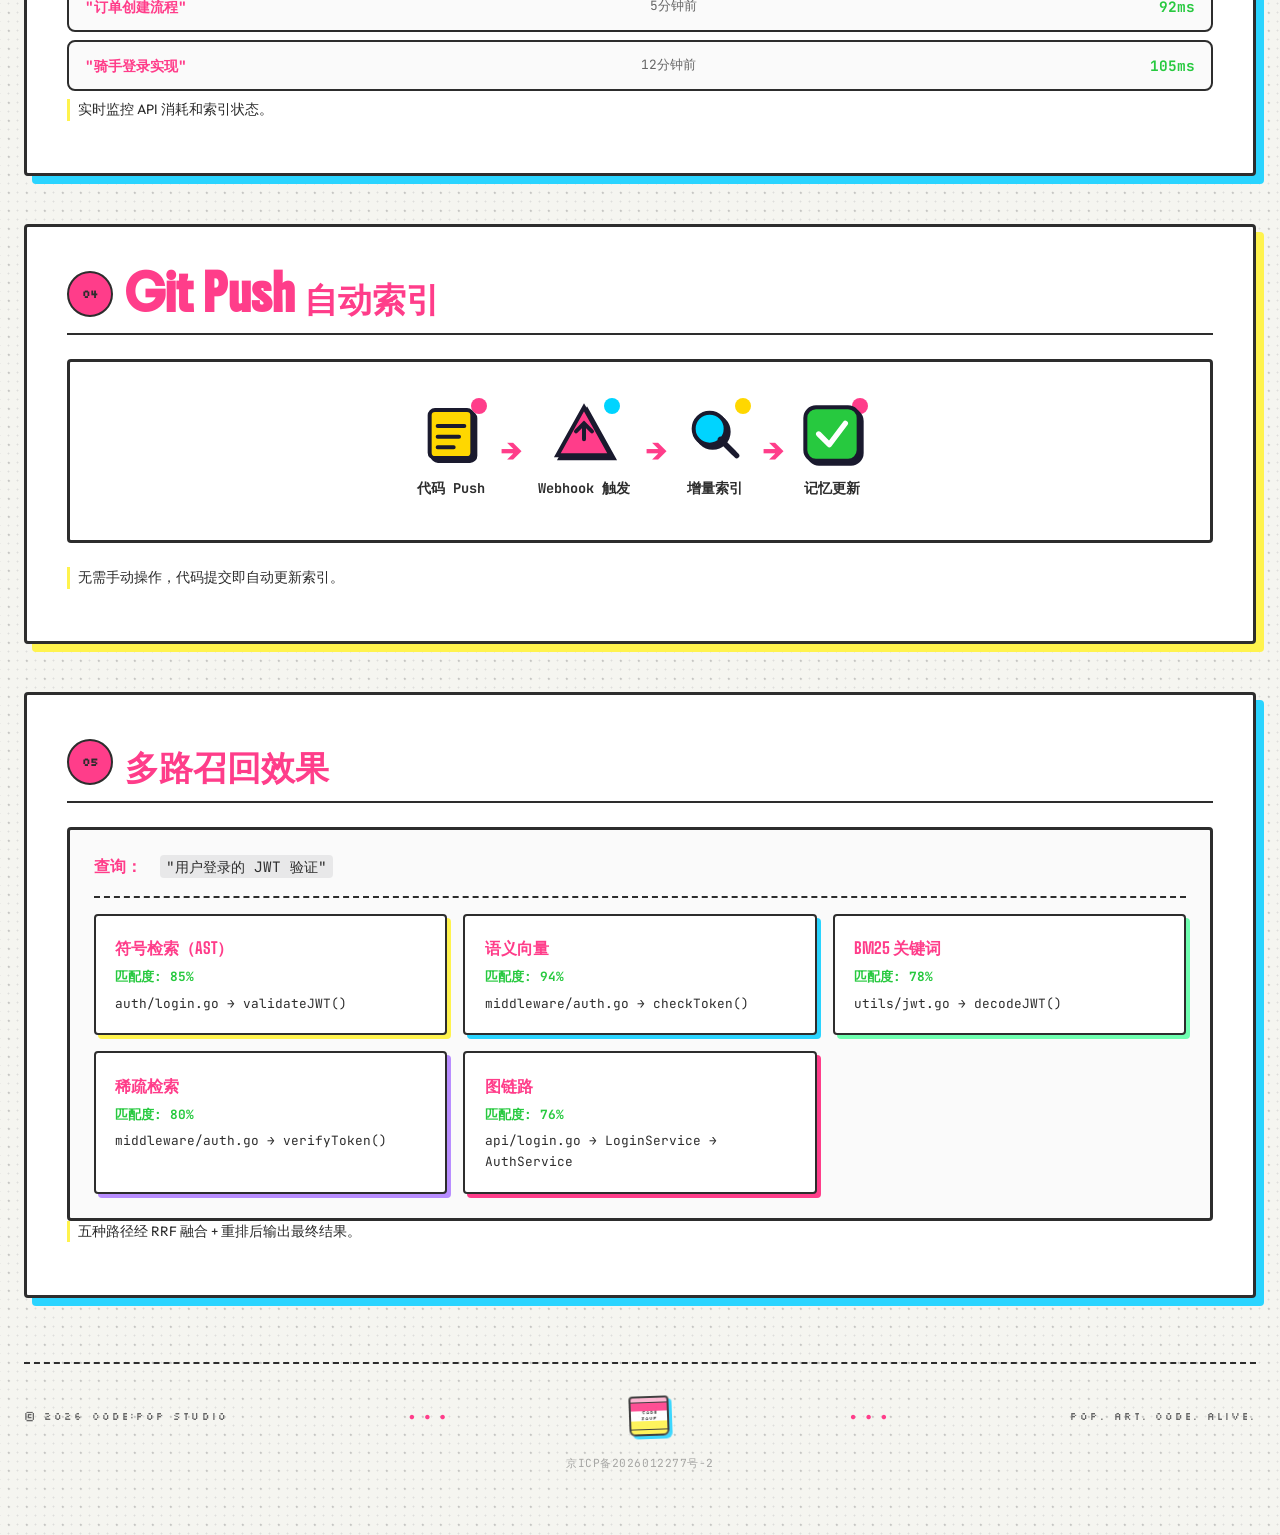
==== commit 407f2aaa: "fix(docs): 按客户端区分 MCP 地址，Trae 用 /mcp/http、Claude/Cursor 用 /mcp/sse Trae 会按 URL 后缀自动选择传输协议，/mcp/sse 结" ====
--- a/demo.html
+++ b/demo.html
@@ -78,13 +78,13 @@
               <pre><code>{
   "mcpServers": {
     "codepop": {
-      "url": "http://localhost:18080/mcp/sse"
+      "url": "http://localhost:18080/mcp/http"
     }
   }
 }</code></pre>
               <button class="copy-btn" onclick="copyConfig(this)">复制</button>
             </div>
-            <p class="demo-note">Trae 自动识别为 HTTP 类型（远程 MCP），无需本地进程</p>
+            <p class="demo-note">Trae 会按 URL 后缀选择协议，<code>/mcp/sse</code> 结尾会被判定为旧版 SSE 导致连接超时，因此 Trae 使用 <code>/mcp/http</code></p>
           </div>
         </div>
         <div class="mcp-step">
